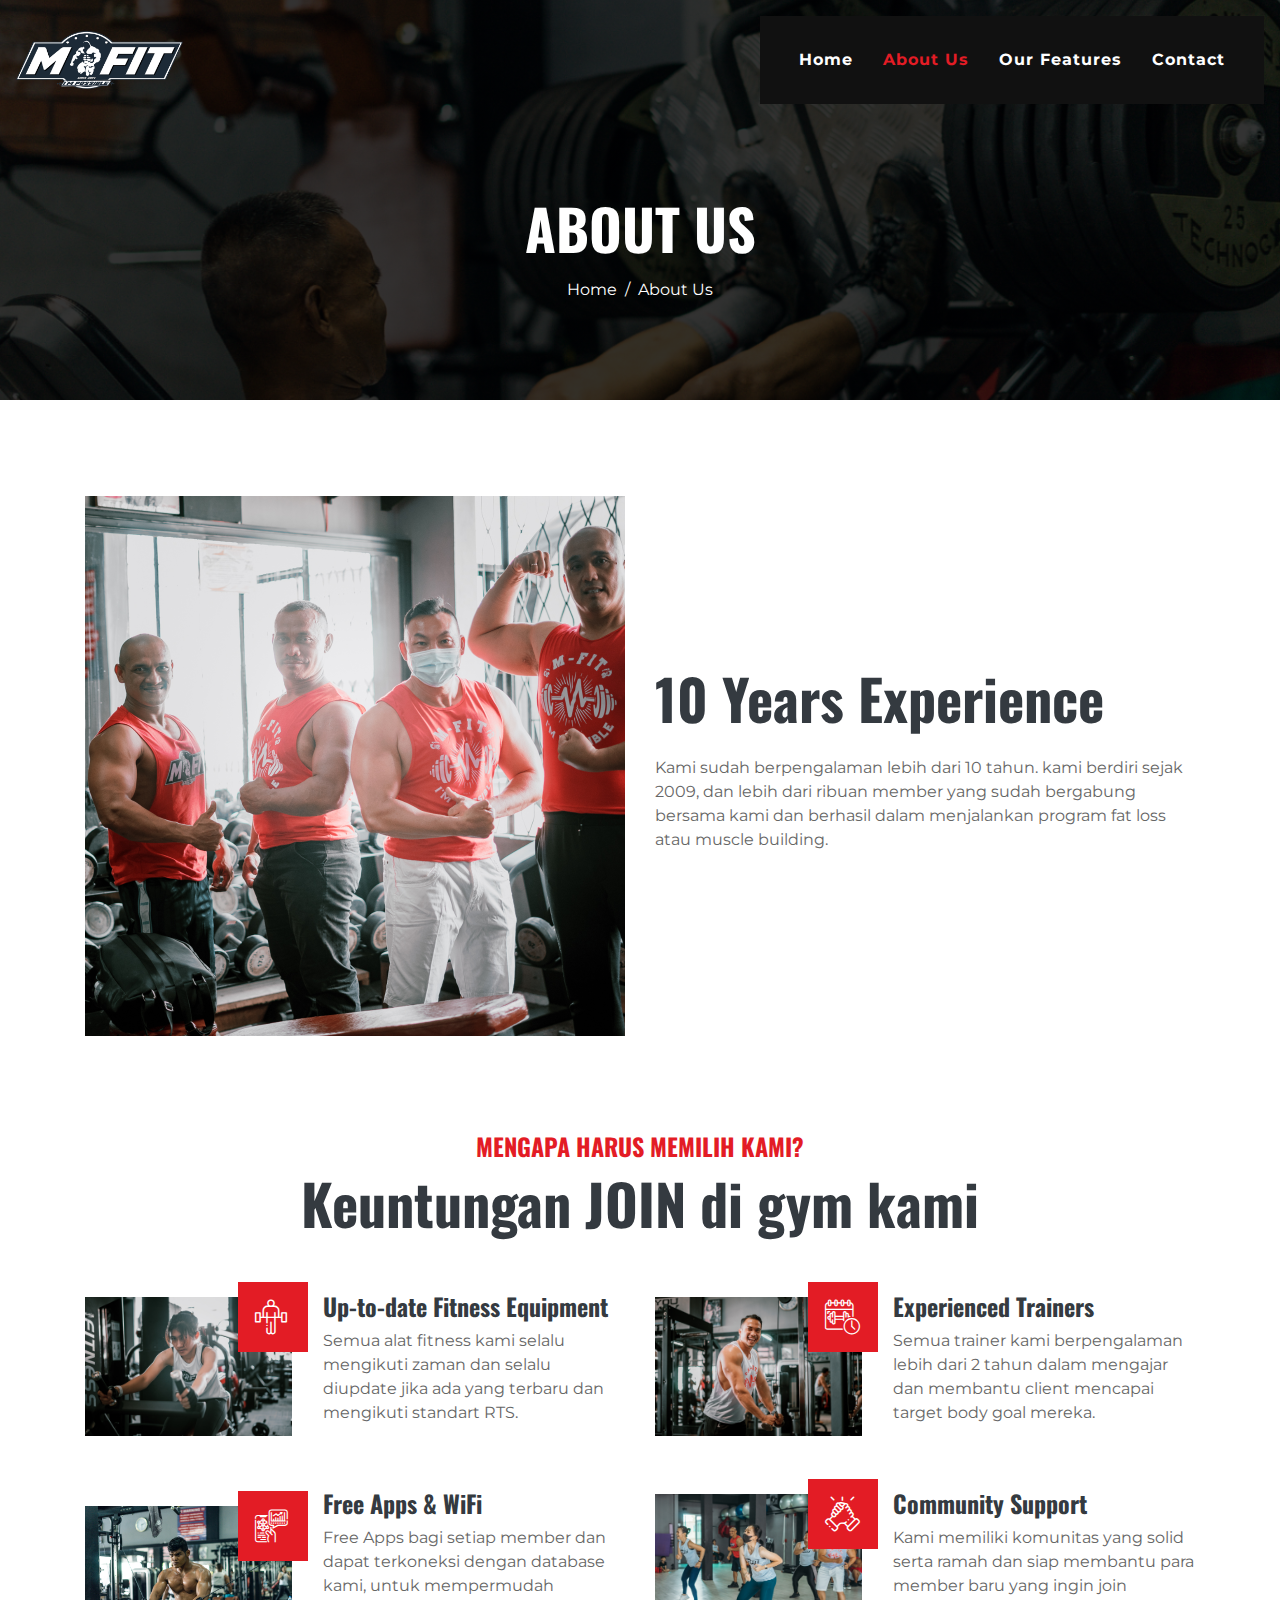
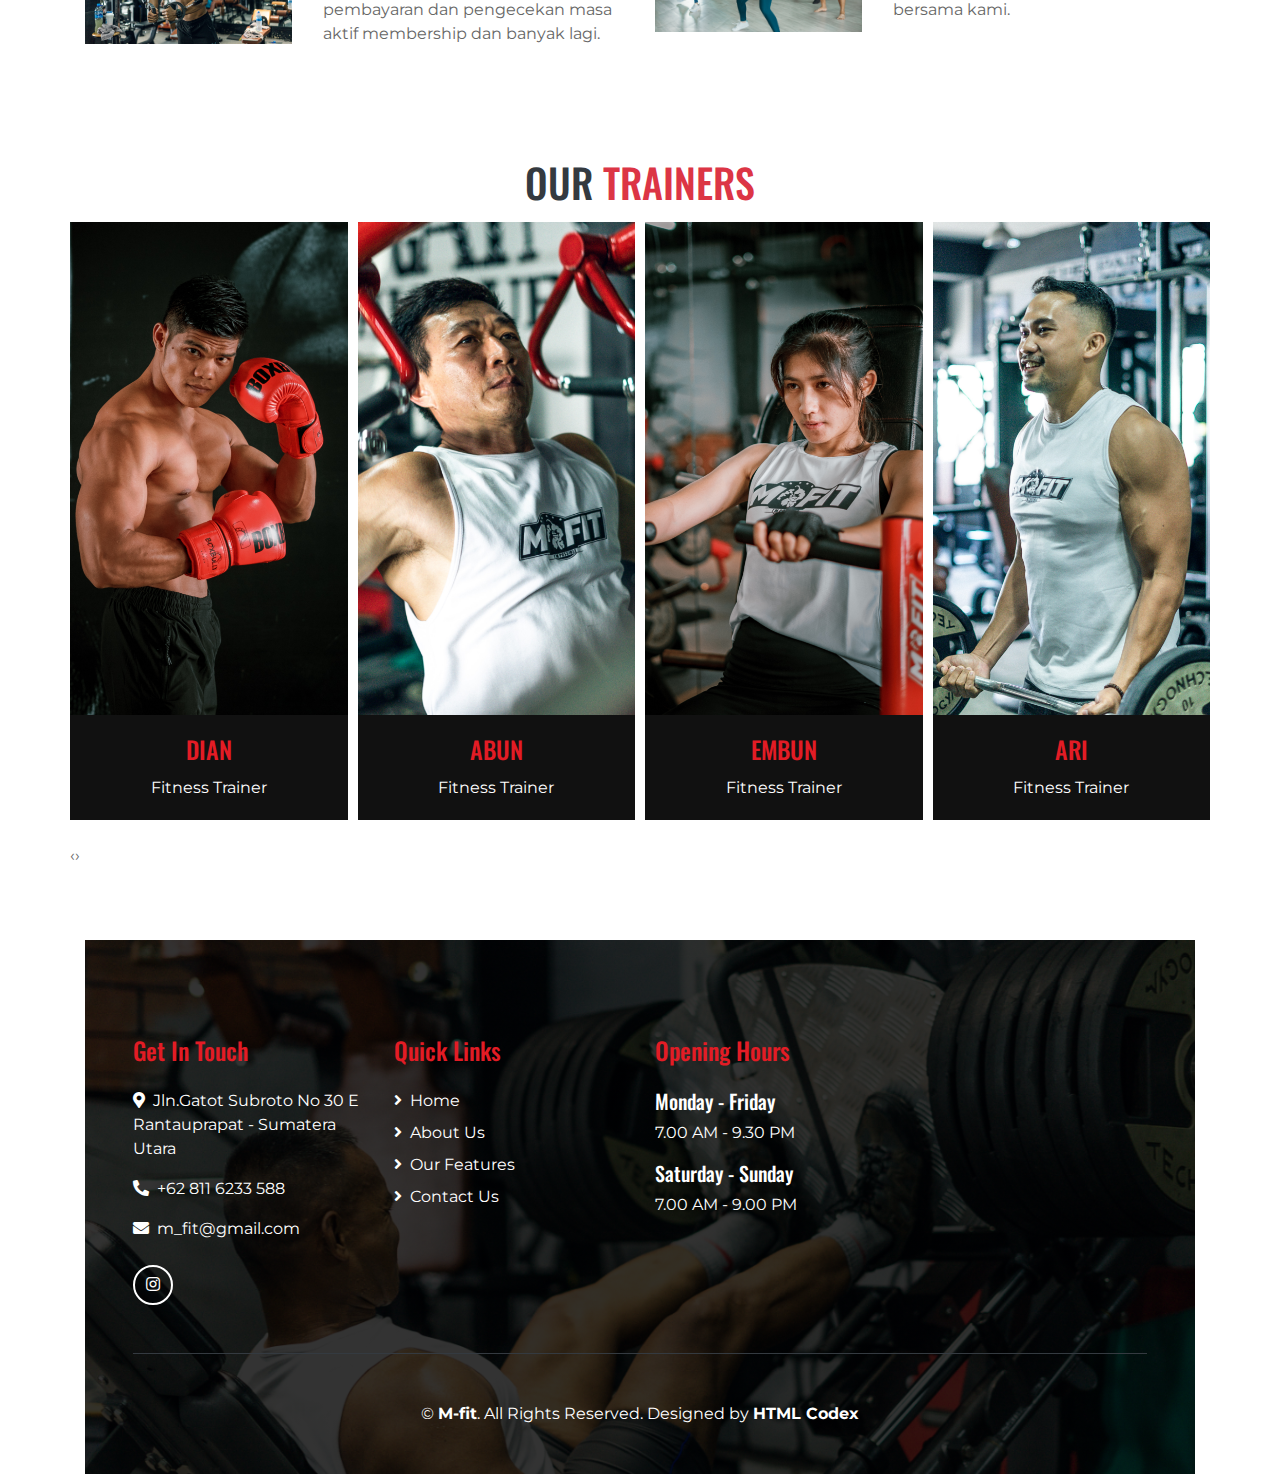
==== about.html @ e6096690 "first commit" ====
<!DOCTYPE html>
<html lang="en">
  <head>
    <meta charset="utf-8" />
    <title>M-fit</title>
    <meta content="width=device-width, initial-scale=1.0" name="viewport" />
    <meta content="M-fit" name="keywords" />
    <meta content="M-fit" name="description" />

    <!-- 1. owl carousel min css-->
    <link rel="stylesheet" href="https://cdnjs.cloudflare.com/ajax/libs/OwlCarousel2/2.3.4/assets/owl.carousel.min.css" integrity="sha512-tS3S5qG0BlhnQROyJXvNjeEM4UpMXHrQfTGmbQ1gKmelCxlSEBUaxhRBj/EFTzpbP4RVSrpEikbmdJobCvhE3g==" crossorigin="anonymous" referrerpolicy="no-referrer" />
  
    <!-- 2. owl carousel theme css -->
    <link rel="stylesheet" href="https://cdnjs.cloudflare.com/ajax/libs/OwlCarousel2/2.3.4/assets/owl.carousel.min.css" integrity="sha512-tS3S5qG0BlhnQROyJXvNjeEM4UpMXHrQfTGmbQ1gKmelCxlSEBUaxhRBj/EFTzpbP4RVSrpEikbmdJobCvhE3g==" crossorigin="anonymous" referrerpolicy="no-referrer" />

    <!-- Favicon -->
    <link href="img/favicon.ico" rel="icon" />

    <!-- Font Awesome -->
    <link href="https://cdnjs.cloudflare.com/ajax/libs/font-awesome/5.10.0/css/all.min.css" rel="stylesheet" />

    <!-- Flaticon Font -->
    <link href="lib/flaticon/font/flaticon.css" rel="stylesheet" />

    <!-- Customized Bootstrap Stylesheet -->
    <link href="css/style.min.css" rel="stylesheet" />
  </head>

  <body class="bg-white">
    <!-- Navbar Start -->
    <div class="container-fluid p-0 nav-bar">
      <nav class="navbar navbar-expand-lg bg-none navbar-dark py-3">
        <a class="navbar-brand" href="#">
          <img src="img/MFT.png" alt="MFT" height="58" />
        </a>
        <button type="button" class="navbar-toggler" data-toggle="collapse" data-target="#navbarCollapse">
          <span class="navbar-toggler-icon"></span>
        </button>
        <div class="collapse navbar-collapse justify-content-between" id="navbarCollapse">
          <div class="navbar-nav ml-auto p-4 bg-secondary">
            <a href="index.html" class="nav-item nav-link">Home</a>
            <a href="about.html" class="nav-item nav-link active">About Us</a>
            <a href="feature.html" class="nav-item nav-link">Our Features</a>            
            <a href="contact.html" class="nav-item nav-link">Contact</a>
          </div>
          </div>
        </div>
      </nav>
    </div>
    <!-- Navbar End -->

    <!-- Page Header Start -->
    <div class="container-fluid page-header mb-5">
      <div class="d-flex flex-column align-items-center justify-content-center pt-0 pt-lg-5" style="min-height: 400px">
        <h4 class="display-4 mb-3 mt-0 mt-lg-5 text-white text-uppercase font-weight-bold">About Us</h4>
        <div class="d-inline-flex">
          <p class="m-0 text-white"><a class="text-white" href="index.html">Home</a></p>
          <p class="m-0 text-white px-2">/</p>
          <p class="m-0 text-white">About Us</p>
        </div>
      </div>
    </div>
    <!-- Page Header End -->

     <!-- About Start -->
     <div class="container py-5">
      <div class="row align-items-center" >
        <div class="col-lg-6">
          <img class="img-fluid mb-4 mb-lg-0" src="img/10 TAHUN PENGALAMAN.png" alt="Image" />
        </div>
        <div class="col-lg-6">
          <h2 class="display-4 font-weight-bold mb-4" >10 Years Experience</h2>
          <p>Kami sudah berpengalaman lebih dari 10 tahun. kami berdiri sejak 2009, dan lebih dari ribuan member yang sudah bergabung bersama kami dan berhasil dalam menjalankan program fat loss atau muscle building. </p>
          
        </div>
      </div>
    </div>
    <!-- About End -->

    <!-- GYM Feature Start -->
    <div class="container feature pt-5">
      <div class="d-flex flex-column text-center mb-5">
        <h4 class="text-primary font-weight-bold">MENGAPA HARUS MEMILIH KAMI?</h4>
        <h4 class="display-4 font-weight-bold">Keuntungan JOIN di gym kami</h4>
      </div>
      <div class="row">
        <div class="col-md-6 mb-5">
          <div class="row align-items-center">
            <div class="col-sm-5">
              <img class="img-fluid mb-3 mb-sm-0" src="img/alat fitness terupdate.jpg" alt="Image" />
              <i class="flaticon-barbell"></i>
            </div>
            <div class="col-sm-7">
              <h4 class="font-weight-bold">Up-to-date Fitness Equipment</h4>
              <p>Semua alat fitness kami selalu mengikuti zaman dan selalu diupdate jika ada yang terbaru dan mengikuti standart RTS.</p>
            </div>
          </div>
        </div>
        <div class="col-md-6 mb-5">
          <div class="row align-items-center">
            <div class="col-sm-5">
              <img class="img-fluid mb-3 mb-sm-0" src="img/trn.jpg" alt="Image" />
              <i class="flaticon-training"></i>
            </div>
            <div class="col-sm-7">
              <h4 class="font-weight-bold">Experienced Trainers </h4>
              <p>Semua trainer kami berpengalaman lebih dari 2 tahun dalam mengajar dan membantu client mencapai target body goal mereka. </p>
            </div>
          </div>
        </div>
        <div class="col-md-6 mb-5">
          <div class="row align-items-center">
            <div class="col-sm-5">
              <img class="img-fluid mb-3 mb-sm-0" src="img/freewifi.jpg" alt="Image" />
              <i class="flaticon-trends"></i>
            </div>
            <div class="col-sm-7">
              <h4 class="font-weight-bold">Free Apps & WiFi</h4>
              <p>Free Apps bagi setiap member dan dapat terkoneksi dengan database kami, untuk mempermudah pembayaran dan pengecekan masa aktif membership dan banyak lagi.</p>
            </div>
          </div>
        </div>
        <div class="col-md-6 mb-5">
          <div class="row align-items-center">
            <div class="col-sm-5">
              <img class="img-fluid mb-3 mb-sm-0" src="img/komunitas.jpg" alt="Image" />
              <i class="flaticon-support"></i>
            </div>
            <div class="col-sm-7">
              <h4 class="font-weight-bold">Community Support</h4>
              <p>Kami memiliki komunitas yang solid serta ramah dan siap membantu para member baru yang ingin join bersama kami.  </p>
            </div>
          </div>
        </div>
      </div>
    </div>
    <!-- GYM Feature End -->



    <!-- Team Start -->
    <div class="container pt-5 team">
      <h1 class="text-center fw-bold display-5 mb-3">OUR <span class="text-danger">TRAINERS</span></h1>
      <div class="row">
        <div class="owl-carousel owl-theme">
         
          <div class="item mb-4">
            <div class="card border-0 bg-secondary text-center text-white">
              <img src="img/trainer/dian.png" alt="image" class="card-img-top">
              <div class="card-social d-flex align-items-center justify-content-center">
                <a class="btn btn-outline-light rounded-circle text-center mr-2 px-0" style="width: 40px; height: 40px" href="https://www.instagram.com/dechavj/"><i class="fab fa-instagram"></i></a>
              </div>              
              <div class="card-body bg-secondary">
                <h4 class="card-title text-primary">DIAN</h4>
                <p class="card-text">Fitness Trainer</p>
              </div>
            </div>
          </div>
          <div class="item mb-4">
            <div class="card border-0 bg-secondary text-center text-white">
              <img src="img/trainer/abun.png" alt="image" class="card-img-top">
              <div class="card-social d-flex align-items-center justify-content-center">
                <a class="btn btn-outline-light rounded-circle text-center mr-2 px-0" style="width: 40px; height: 40px" href="https://www.instagram.com/wenlau5/"><i class="fab fa-instagram"></i></a>
              </div>              
              <div class="card-body bg-secondary">
                <h4 class="card-title text-primary">ABUN</h4>
                <p class="card-text">Fitness Trainer</p>
              </div>
            </div>
          </div>
          <div class="item mb-4">
            <div class="card border-0 bg-secondary text-center text-white">
              <img src="img/trainer/embun.png" alt="image" class="card-img-top">
              <div class="card-social d-flex align-items-center justify-content-center">
                <a class="btn btn-outline-light rounded-circle text-center mr-2 px-0" style="width: 40px; height: 40px" href="https://www.instagram.com/embun.kf/"><i class="fab fa-instagram"></i></a>
              </div>              
              <div class="card-body bg-secondary">
                <h4 class="card-title text-primary">EMBUN</h4>
                <p class="card-text">Fitness Trainer</p>
              </div>
            </div>
          </div>
          <div class="item mb-4">
            <div class="card border-0 bg-secondary text-center text-white">
              <img src="img/trainer/ari.png" alt="image" class="card-img-top">
              <div class="card-social d-flex align-items-center justify-content-center">
                <a class="btn btn-outline-light rounded-circle text-center mr-2 px-0" style="width: 40px; height: 40px" href="https://www.instagram.com/fahmiazhari023/"><i class="fab fa-instagram"></i></a>
              </div>              
              <div class="card-body bg-secondary">
                <h4 class="card-title text-primary">ARI</h4>
                <p class="card-text">Fitness Trainer</p>
              </div>
            </div>
          </div>
          <div class="item mb-4">
            <div class="card border-0 bg-secondary text-center text-white">
              <img src="img/trainer/dapot.png" alt="image" class="card-img-top">
              <div class="card-social d-flex align-items-center justify-content-center">
                
              </div>              
              <div class="card-body bg-secondary">
                <h4 class="card-title text-primary">DAPOT</h4>
                <p class="card-text">Fitness Trainer</p>
              </div>
            </div>
          </div>
          <div class="item mb-4">
            <div class="card border-0 bg-secondary text-center text-white">
              <img src="img/trainer/stevi.png" alt="image" class="card-img-top">
              <div class="card-social d-flex align-items-center justify-content-center">
                <a class="btn btn-outline-light rounded-circle text-center mr-2 px-0" style="width: 40px; height: 40px" href="https://www.instagram.com/steviandrean/"><i class="fab fa-instagram"></i></a>
              </div>              
              <div class="card-body bg-secondary">
                <h4 class="card-title text-primary">STEVI</h4>
                <p class="card-text">Fitness Trainer</p>
              </div>
            </div>
          </div>
          <div class="item mb-4">
            <div class="card border-0 bg-secondary text-center text-white">
              <img src="img/trainer/tony.png" alt="image" class="card-img-top">
              <div class="card-social d-flex align-items-center justify-content-center">
                <a class="btn btn-outline-light rounded-circle text-center mr-2 px-0" style="width: 40px; height: 40px" href="https://www.instagram.com/tony.6075/"><i class="fab fa-instagram"></i></a>
              </div>              
              <div class="card-body bg-secondary">
                <h4 class="card-title text-primary">TONY</h4>
                <p class="card-text">Fitness Trainer</p>
              </div>
            </div>
          </div>
          <div class="item mb-4">
            <div class="card border-0 bg-secondary text-center text-white">
              <img src="img/trainer/roma.png" alt="image" class="card-img-top">
              <div class="card-social d-flex align-items-center justify-content-center">
                <a class="btn btn-outline-light rounded-circle text-center mr-2 px-0" style="width: 40px; height: 40px" href="https://www.instagram.com/roma_sormin778/"><i class="fab fa-instagram"></i></a>
              </div>              
              <div class="card-body bg-secondary">
                <h4 class="card-title text-primary">ROMA</h4>
                <p class="card-text">Karate Sensei</p>
              </div>
            </div>
          </div>
          <div class="item mb-4">
            <div class="card border-0 bg-secondary text-center text-white">
              <img src="img/trainer/rinto.png" alt="image" class="card-img-top">
              <div class="card-social d-flex align-items-center justify-content-center">
                
              </div>              
              <div class="card-body bg-secondary">
                <h4 class="card-title text-primary">RINTO</h4>
                <p class="card-text">Karate Sensei</p>
              </div>
            </div>
          </div>
          <div class="item mb-4">
            <div class="card border-0 bg-secondary text-center text-white">
              <img src="img/trainer/roy.png" alt="image" class="card-img-top">
              <div class="card-social d-flex align-items-center justify-content-center">
                <a class="btn btn-outline-light rounded-circle text-center mr-2 px-0" style="width: 40px; height: 40px" href="https://www.instagram.com/roy_pinem22/"><i class="fab fa-instagram"></i></a>
              </div>              
              <div class="card-body bg-secondary">
                <h4 class="card-title text-primary">ROY</h4>
                <p class="card-text">Muaythai Khru</p>
              </div>
            </div>
          </div>
          <div class="item mb-4">
            <div class="card border-0 bg-secondary text-center text-white">
              <img src="img/trainer/moli.png" alt="image" class="card-img-top">
              <div class="card-social d-flex align-items-center justify-content-center">
                <a class="btn btn-outline-light rounded-circle text-center mr-2 px-0" style="width: 40px; height: 40px" href="https://www.instagram.com/moli_kyoga/"><i class="fab fa-instagram"></i></a>
              </div>              
              <div class="card-body bg-secondary">
                <h4 class="card-title text-primary">MOLINA</h4>
                <p class="card-text">Yoga and SBZ Instructor</p>
              </div>
            </div>
          </div>
          <div class="item mb-4">
            <div class="card border-0 bg-secondary text-center text-white">
              <img src="img/trainer/fendy.png" alt="image" class="card-img-top">
              <div class="card-social d-flex align-items-center justify-content-center">
                <a class="btn btn-outline-light rounded-circle text-center mr-2 px-0" style="width: 40px; height: 40px" href="https://www.instagram.com/fendyhartonoo/"><i class="fab fa-instagram"></i></a>
              </div>              
              <div class="card-body bg-secondary">
                <h4 class="card-title text-primary">FENDY</h4>
                <p class="card-text">Fitness Trainer</p>
              </div>
            </div>
          </div>

   
      </div>
    </div>
    <!-- Team End -->

    
    <!-- Footer Start -->
    <div class="footer container-fluid mt-5 py-5 px-sm-3 px-md-5 text-white">
      <div class="row pt-5">
        <div class="col-lg-3 col-md-6 mb-5">
          <h4 class="text-primary mb-4">Get In Touch</h4>
          <p><i class="fa fa-map-marker-alt mr-2"></i>Jln.Gatot Subroto No 30 E Rantauprapat - Sumatera Utara</p>
          <p><i class="fa fa-phone-alt mr-2"></i>+62 811 6233 588</p>
          <p><i class="fa fa-envelope mr-2"></i>m_fit@gmail.com</p>
          <div class="d-flex justify-content-start mt-4">
            <a class="btn btn-outline-light rounded-circle text-center mr-2 px-0" style="width: 40px; height: 40px" href="https://www.instagram.com/go.mfit/"><i class="fab fa-instagram"></i></a>
          </div>
        </div>
        <div class="col-lg-3 col-md-6 mb-5">
          <h4 class="text-primary mb-4">Quick Links</h4>
          <div class="d-flex flex-column justify-content-start">
            <a class="text-white mb-2" href="index.html"><i class="fa fa-angle-right mr-2"></i>Home</a>
            <a class="text-white mb-2" href="about.html"><i class="fa fa-angle-right mr-2"></i>About Us</a>
            <a class="text-white mb-2" href="feature.html"><i class="fa fa-angle-right mr-2"></i>Our Features</a>
            <a class="text-white" href="contact.html"><i class="fa fa-angle-right mr-2"></i>Contact Us</a>
          </div>
        </div>
        <div class="col-lg-3 col-md-6 mb-5">
          <h4 class="text-primary mb-4">Opening Hours</h4>
          <h5 class="text-white">Monday - Friday</h5>
          <p>7.00 AM - 9.30 PM</p>
          <h5 class="text-white">Saturday - Sunday</h5>
          <p>7.00 AM - 9.00 PM</p>
        </div>
      </div>
      <div class="container border-top border-dark pt-5">
        <p class="m-0 text-center text-white">
          &copy; <a class="text-white font-weight-bold" href="#">M-fit</a>. All Rights Reserved. Designed by
          <a class="text-white font-weight-bold" href="https://htmlcodex.com">HTML Codex</a>
        </p>
      </div>
    </div>
    <!-- Footer End -->

    <!-- Back to Top -->
    <a href="#" class="btn btn-outline-primary back-to-top"><i class="fa fa-angle-double-up"></i></a>

    <!-- JavaScript Libraries -->
    <script src="https://code.jquery.com/jquery-3.4.1.min.js"></script>
    <script src="https://stackpath.bootstrapcdn.com/bootstrap/4.4.1/js/bootstrap.bundle.min.js"></script>
    <script src="lib/easing/easing.min.js"></script>
    <script src="lib/waypoints/waypoints.min.js"></script>

    <!-- Contact Javascript File -->
    <script src="mail/jqBootstrapValidation.min.js"></script>
    <script src="mail/contact.js"></script>

    <!-- Template Javascript -->
    <script src="js/main.js"></script>


<!-- lets include cdn file-->
  <!-- 0. jquery cdn -->
  <script src="https://cdnjs.cloudflare.com/ajax/libs/jquery/3.6.0/jquery.min.js" integrity="sha512-894YE6QWD5I59HgZOGReFYm4dnWc1Qt5NtvYSaNcOP+u1T9qYdvdihz0PPSiiqn/+/3e7Jo4EaG7TubfWGUrMQ==" crossorigin="anonymous" referrerpolicy="no-referrer"></script>

  <!-- 1. owl carousel min.js -->
  <script src="https://cdnjs.cloudflare.com/ajax/libs/OwlCarousel2/2.3.4/owl.carousel.min.js" integrity="sha512-bPs7Ae6pVvhOSiIcyUClR7/q2OAsRiovw4vAkX+zJbw3ShAeeqezq50RIIcIURq7Oa20rW2n2q+fyXBNcU9lrw==" crossorigin="anonymous" referrerpolicy="no-referrer"></script>
  
  <!-- inti owl carausel -->
  <script>
    $('.owl-carousel').owlCarousel({
    loop:true,
    margin:10,
    nav:true,
    responsive:{
        0:{
            items:1
        },
        600:{
            items:2
        },
        1000:{
            items:4
        }
    }
})
  </script>


  </body>
</html>
---- lib/flaticon/font/flaticon.css ----
/*
  	Flaticon icon font: Flaticon
  	Creation date: 26/10/2020 11:08
  	*/

@font-face {
  font-family: "Flaticon";
  src: url("./Flaticon.eot");
  src: url("./Flaticon.eot?#iefix") format("embedded-opentype"), url("./Flaticon.woff2") format("woff2"), url("./Flaticon.woff") format("woff"), url("./Flaticon.ttf") format("truetype"), url("./Flaticon.svg#Flaticon") format("svg");
  font-weight: normal;
  font-style: normal;
}

@media screen and (-webkit-min-device-pixel-ratio: 0) {
  @font-face {
    font-family: "Flaticon";
    src: url("./Flaticon.svg#Flaticon") format("svg");
  }
}

[class^="flaticon-"]:before,
[class*=" flaticon-"]:before,
[class^="flaticon-"]:after,
[class*=" flaticon-"]:after {
  font-family: Flaticon;
  font-size: 20px;
  font-style: normal;
  margin-left: 20px;
}

.flaticon-barbell:before {
  content: "\f100";
}
.flaticon-treadmill:before {
  content: "\f101";
}
.flaticon-six-pack:before {
  content: "\f102";
}
.flaticon-bodybuilding:before {
  content: "\f103";
}
.flaticon-medal:before {
  content: "\f104";
}
.flaticon-muscular-bodybuilder-with-clock:before {
  content: "\f105";
}
.flaticon-trends:before {
  content: "\f106";
}
.flaticon-weightlifting:before {
  content: "\f107";
}
.flaticon-training:before {
  content: "\f108";
}
.flaticon-support:before {
  content: "\f109";
}
---- css/style.min.css ----
@charset "UTF-8";
@import url(https://fonts.googleapis.com/css2?family=Montserrat&family=Oswald&display=swap); /*!
 * Bootstrap v4.5.3 (https://getbootstrap.com/)
 * Copyright 2011-2020 The Bootstrap Authors
 * Copyright 2011-2020 Twitter, Inc.
 * Licensed under MIT (https://github.com/twbs/bootstrap/blob/main/LICENSE)
 */
:root {
  --blue: #007bff;
  --indigo: #6610f2;
  --purple: #6f42c1;
  --pink: #e83e8c;
  --red: #dc3545;
  --orange: #fd7e14;
  --yellow: #ffc107;
  --green: #28a745;
  --teal: #20c997;
  --cyan: #17a2b8;
  --white: #fff;
  --gray: #6c757d;
  --gray-dark: #343a40;
  --primary: #e31c25;
  --secondary: #111111;
  --success: #28a745;
  --info: #17a2b8;
  --warning: #ffc107;
  --danger: #dc3545;
  --light: #ffffff;
  --dark: #343a40;
  --breakpoint-xs: 0;
  --breakpoint-sm: 576px;
  --breakpoint-md: 768px;
  --breakpoint-lg: 992px;
  --breakpoint-xl: 1200px;
  --font-family-sans-serif: "Montserrat", sans-serif;
  --font-family-monospace: SFMono-Regular, Menlo, Monaco, Consolas, "Liberation Mono", "Courier New", monospace;
}
*,
::after,
::before {
  box-sizing: border-box;
}
html {
  font-family: sans-serif;
  line-height: 1.15;
  -webkit-text-size-adjust: 100%;
  -webkit-tap-highlight-color: transparent;
}
article,
aside,
figcaption,
figure,
footer,
header,
hgroup,
main,
nav,
section {
  display: block;
}
body {
  margin: 0;
  font-family: Montserrat, sans-serif;
  font-size: 1rem;
  font-weight: 400;
  line-height: 1.5;
  color: #666;
  text-align: left;
  background-color: #fff;
}
[tabindex="-1"]:focus:not(:focus-visible) {
  outline: 0 !important;
}
hr {
  box-sizing: content-box;
  height: 0;
  overflow: visible;
}
h1,
h2,
h3,
h4,
h5,
h6 {
  margin-top: 0;
  margin-bottom: 0.5rem;
}
p {
  margin-top: 0;
  margin-bottom: 1rem;
}
abbr[data-original-title],
abbr[title] {
  text-decoration: underline;
  text-decoration: underline dotted;
  cursor: help;
  border-bottom: 0;
  text-decoration-skip-ink: none;
}
address {
  margin-bottom: 1rem;
  font-style: normal;
  line-height: inherit;
}
dl,
ol,
ul {
  margin-top: 0;
  margin-bottom: 1rem;
}
ol ol,
ol ul,
ul ol,
ul ul {
  margin-bottom: 0;
}
dt {
  font-weight: 700;
}
dd {
  margin-bottom: 0.5rem;
  margin-left: 0;
}
blockquote {
  margin: 0 0 1rem;
}
b,
strong {
  font-weight: bolder;
}
small {
  font-size: 80%;
}
sub,
sup {
  position: relative;
  font-size: 75%;
  line-height: 0;
  vertical-align: baseline;
}
sub {
  bottom: -0.25em;
}
sup {
  top: -0.5em;
}
a {
  color: #e31c25;
  text-decoration: none;
  background-color: transparent;
}
a:hover {
  color: #9f141a;
  text-decoration: underline;
}
a:not([href]):not([class]) {
  color: inherit;
  text-decoration: none;
}
a:not([href]):not([class]):hover {
  color: inherit;
  text-decoration: none;
}
code,
kbd,
pre,
samp {
  font-family: SFMono-Regular, Menlo, Monaco, Consolas, "Liberation Mono", "Courier New", monospace;
  font-size: 1em;
}
pre {
  margin-top: 0;
  margin-bottom: 1rem;
  overflow: auto;
  -ms-overflow-style: scrollbar;
}
figure {
  margin: 0 0 1rem;
}
img {
  vertical-align: middle;
  border-style: none;
}
svg {
  overflow: hidden;
  vertical-align: middle;
}
table {
  border-collapse: collapse;
}
caption {
  padding-top: 0.75rem;
  padding-bottom: 0.75rem;
  color: #6c757d;
  text-align: left;
  caption-side: bottom;
}
th {
  text-align: inherit;
  text-align: -webkit-match-parent;
}
label {
  display: inline-block;
  margin-bottom: 0.5rem;
}
button {
  border-radius: 0;
}
button:focus {
  outline: 1px dotted;
  outline: 5px auto -webkit-focus-ring-color;
}
button,
input,
optgroup,
select,
textarea {
  margin: 0;
  font-family: inherit;
  font-size: inherit;
  line-height: inherit;
}
button,
input {
  overflow: visible;
}
button,
select {
  text-transform: none;
}
[role="button"] {
  cursor: pointer;
}
select {
  word-wrap: normal;
}
[type="button"],
[type="reset"],
[type="submit"],
button {
  -webkit-appearance: button;
}
[type="button"]:not(:disabled),
[type="reset"]:not(:disabled),
[type="submit"]:not(:disabled),
button:not(:disabled) {
  cursor: pointer;
}
[type="button"]::-moz-focus-inner,
[type="reset"]::-moz-focus-inner,
[type="submit"]::-moz-focus-inner,
button::-moz-focus-inner {
  padding: 0;
  border-style: none;
}
input[type="checkbox"],
input[type="radio"] {
  box-sizing: border-box;
  padding: 0;
}
textarea {
  overflow: auto;
  resize: vertical;
}
fieldset {
  min-width: 0;
  padding: 0;
  margin: 0;
  border: 0;
}
legend {
  display: block;
  width: 100%;
  max-width: 100%;
  padding: 0;
  margin-bottom: 0.5rem;
  font-size: 1.5rem;
  line-height: inherit;
  color: inherit;
  white-space: normal;
}
@media (max-width: 1200px) {
  legend {
    font-size: calc(1.275rem + 0.3vw);
  }
}
progress {
  vertical-align: baseline;
}
[type="number"]::-webkit-inner-spin-button,
[type="number"]::-webkit-outer-spin-button {
  height: auto;
}
[type="search"] {
  outline-offset: -2px;
  -webkit-appearance: none;
}
[type="search"]::-webkit-search-decoration {
  -webkit-appearance: none;
}
::-webkit-file-upload-button {
  font: inherit;
  -webkit-appearance: button;
}
output {
  display: inline-block;
}
summary {
  display: list-item;
  cursor: pointer;
}
template {
  display: none;
}
[hidden] {
  display: none !important;
}
.h1,
.h2,
.h3,
.h4,
.h5,
.h6,
h1,
h2,
h3,
h4,
h5,
h6 {
  margin-bottom: 0.5rem;
  font-family: Oswald, sans-serif;
  font-weight: 500;
  line-height: 1.2;
  color: #343a40;
}
.h1,
h1 {
  font-size: 2.5rem;
}
@media (max-width: 1200px) {
  .h1,
  h1 {
    font-size: calc(1.375rem + 1.5vw);
  }
}
.h2,
h2 {
  font-size: 2rem;
}
@media (max-width: 1200px) {
  .h2,
  h2 {
    font-size: calc(1.325rem + 0.9vw);
  }
}
.h3,
h3 {
  font-size: 1.75rem;
}
@media (max-width: 1200px) {
  .h3,
  h3 {
    font-size: calc(1.3rem + 0.6vw);
  }
}
.h4,
h4 {
  font-size: 1.5rem;
}
@media (max-width: 1200px) {
  .h4,
  h4 {
    font-size: calc(1.275rem + 0.3vw);
  }
}
.h5,
h5 {
  font-size: 1.25rem;
}
.h6,
h6 {
  font-size: 1rem;
}
.lead {
  font-size: 1.25rem;
  font-weight: 300;
}
.display-1 {
  font-size: 6rem;
  font-weight: 300;
  line-height: 1.2;
}
@media (max-width: 1200px) {
  .display-1 {
    font-size: calc(1.725rem + 5.7vw);
  }
}
.display-2 {
  font-size: 5.5rem;
  font-weight: 300;
  line-height: 1.2;
}
@media (max-width: 1200px) {
  .display-2 {
    font-size: calc(1.675rem + 5.1vw);
  }
}
.display-3 {
  font-size: 4.5rem;
  font-weight: 300;
  line-height: 1.2;
}
@media (max-width: 1200px) {
  .display-3 {
    font-size: calc(1.575rem + 3.9vw);
  }
}
.display-4 {
  font-size: 3.5rem;
  font-weight: 300;
  line-height: 1.2;
}
@media (max-width: 1200px) {
  .display-4 {
    font-size: calc(1.475rem + 2.7vw);
  }
}
hr {
  margin-top: 1rem;
  margin-bottom: 1rem;
  border: 0;
  border-top: 1px solid rgba(0, 0, 0, 0.1);
}
.small,
small {
  font-size: 80%;
  font-weight: 400;
}
.mark,
mark {
  padding: 0.2em;
  background-color: #fcf8e3;
}
.list-unstyled {
  padding-left: 0;
  list-style: none;
}
.list-inline {
  padding-left: 0;
  list-style: none;
}
.list-inline-item {
  display: inline-block;
}
.list-inline-item:not(:last-child) {
  margin-right: 0.5rem;
}
.initialism {
  font-size: 90%;
  text-transform: uppercase;
}
.blockquote {
  margin-bottom: 1rem;
  font-size: 1.25rem;
}
.blockquote-footer {
  display: block;
  font-size: 80%;
  color: #6c757d;
}
.blockquote-footer::before {
  content: "— ";
}
.img-fluid {
  max-width: 100%;
  height: auto;
}
.img-thumbnail {
  padding: 0.25rem;
  background-color: #fff;
  border: 1px solid #dee2e6;
  max-width: 100%;
  height: auto;
}
.figure {
  display: inline-block;
}
.figure-img {
  margin-bottom: 0.5rem;
  line-height: 1;
}
.figure-caption {
  font-size: 90%;
  color: #6c757d;
}
code {
  font-size: 87.5%;
  color: #e83e8c;
  word-wrap: break-word;
}
a > code {
  color: inherit;
}
kbd {
  padding: 0.2rem 0.4rem;
  font-size: 87.5%;
  color: #fff;
  background-color: #212529;
}
kbd kbd {
  padding: 0;
  font-size: 100%;
  font-weight: 700;
}
pre {
  display: block;
  font-size: 87.5%;
  color: #212529;
}
pre code {
  font-size: inherit;
  color: inherit;
  word-break: normal;
}
.pre-scrollable {
  max-height: 340px;
  overflow-y: scroll;
}
.container,
.container-fluid,
.container-lg,
.container-md,
.container-sm,
.container-xl {
  width: 100%;
  padding-right: 15px;
  padding-left: 15px;
  margin-right: auto;
  margin-left: auto;
}
@media (min-width: 576px) {
  .container,
  .container-sm {
    max-width: 540px;
  }
}
@media (min-width: 768px) {
  .container,
  .container-md,
  .container-sm {
    max-width: 720px;
  }
}
@media (min-width: 992px) {
  .container,
  .container-lg,
  .container-md,
  .container-sm {
    max-width: 960px;
  }
}
@media (min-width: 1200px) {
  .container,
  .container-lg,
  .container-md,
  .container-sm,
  .container-xl {
    max-width: 1140px;
  }
}
.row {
  display: flex;
  flex-wrap: wrap;
  margin-right: -15px;
  margin-left: -15px;
}
.no-gutters {
  margin-right: 0;
  margin-left: 0;
}
.no-gutters > .col,
.no-gutters > [class*="col-"] {
  padding-right: 0;
  padding-left: 0;
}
.col,
.col-1,
.col-10,
.col-11,
.col-12,
.col-2,
.col-3,
.col-4,
.col-5,
.col-6,
.col-7,
.col-8,
.col-9,
.col-auto,
.col-lg,
.col-lg-1,
.col-lg-10,
.col-lg-11,
.col-lg-12,
.col-lg-2,
.col-lg-3,
.col-lg-4,
.col-lg-5,
.col-lg-6,
.col-lg-7,
.col-lg-8,
.col-lg-9,
.col-lg-auto,
.col-md,
.col-md-1,
.col-md-10,
.col-md-11,
.col-md-12,
.col-md-2,
.col-md-3,
.col-md-4,
.col-md-5,
.col-md-6,
.col-md-7,
.col-md-8,
.col-md-9,
.col-md-auto,
.col-sm,
.col-sm-1,
.col-sm-10,
.col-sm-11,
.col-sm-12,
.col-sm-2,
.col-sm-3,
.col-sm-4,
.col-sm-5,
.col-sm-6,
.col-sm-7,
.col-sm-8,
.col-sm-9,
.col-sm-auto,
.col-xl,
.col-xl-1,
.col-xl-10,
.col-xl-11,
.col-xl-12,
.col-xl-2,
.col-xl-3,
.col-xl-4,
.col-xl-5,
.col-xl-6,
.col-xl-7,
.col-xl-8,
.col-xl-9,
.col-xl-auto {
  position: relative;
  width: 100%;
  padding-right: 15px;
  padding-left: 15px;
}
.col {
  flex-basis: 0;
  flex-grow: 1;
  max-width: 100%;
}
.row-cols-1 > * {
  flex: 0 0 100%;
  max-width: 100%;
}
.row-cols-2 > * {
  flex: 0 0 50%;
  max-width: 50%;
}
.row-cols-3 > * {
  flex: 0 0 33.3333333333%;
  max-width: 33.3333333333%;
}
.row-cols-4 > * {
  flex: 0 0 25%;
  max-width: 25%;
}
.row-cols-5 > * {
  flex: 0 0 20%;
  max-width: 20%;
}
.row-cols-6 > * {
  flex: 0 0 16.6666666667%;
  max-width: 16.6666666667%;
}
.col-auto {
  flex: 0 0 auto;
  width: auto;
  max-width: 100%;
}
.col-1 {
  flex: 0 0 8.3333333333%;
  max-width: 8.3333333333%;
}
.col-2 {
  flex: 0 0 16.6666666667%;
  max-width: 16.6666666667%;
}
.col-3 {
  flex: 0 0 25%;
  max-width: 25%;
}
.col-4 {
  flex: 0 0 33.3333333333%;
  max-width: 33.3333333333%;
}
.col-5 {
  flex: 0 0 41.6666666667%;
  max-width: 41.6666666667%;
}
.col-6 {
  flex: 0 0 50%;
  max-width: 50%;
}
.col-7 {
  flex: 0 0 58.3333333333%;
  max-width: 58.3333333333%;
}
.col-8 {
  flex: 0 0 66.6666666667%;
  max-width: 66.6666666667%;
}
.col-9 {
  flex: 0 0 75%;
  max-width: 75%;
}
.col-10 {
  flex: 0 0 83.3333333333%;
  max-width: 83.3333333333%;
}
.col-11 {
  flex: 0 0 91.6666666667%;
  max-width: 91.6666666667%;
}
.col-12 {
  flex: 0 0 100%;
  max-width: 100%;
}
.order-first {
  order: -1;
}
.order-last {
  order: 13;
}
.order-0 {
  order: 0;
}
.order-1 {
  order: 1;
}
.order-2 {
  order: 2;
}
.order-3 {
  order: 3;
}
.order-4 {
  order: 4;
}
.order-5 {
  order: 5;
}
.order-6 {
  order: 6;
}
.order-7 {
  order: 7;
}
.order-8 {
  order: 8;
}
.order-9 {
  order: 9;
}
.order-10 {
  order: 10;
}
.order-11 {
  order: 11;
}
.order-12 {
  order: 12;
}
.offset-1 {
  margin-left: 8.3333333333%;
}
.offset-2 {
  margin-left: 16.6666666667%;
}
.offset-3 {
  margin-left: 25%;
}
.offset-4 {
  margin-left: 33.3333333333%;
}
.offset-5 {
  margin-left: 41.6666666667%;
}
.offset-6 {
  margin-left: 50%;
}
.offset-7 {
  margin-left: 58.3333333333%;
}
.offset-8 {
  margin-left: 66.6666666667%;
}
.offset-9 {
  margin-left: 75%;
}
.offset-10 {
  margin-left: 83.3333333333%;
}
.offset-11 {
  margin-left: 91.6666666667%;
}
@media (min-width: 576px) {
  .col-sm {
    flex-basis: 0;
    flex-grow: 1;
    max-width: 100%;
  }
  .row-cols-sm-1 > * {
    flex: 0 0 100%;
    max-width: 100%;
  }
  .row-cols-sm-2 > * {
    flex: 0 0 50%;
    max-width: 50%;
  }
  .row-cols-sm-3 > * {
    flex: 0 0 33.3333333333%;
    max-width: 33.3333333333%;
  }
  .row-cols-sm-4 > * {
    flex: 0 0 25%;
    max-width: 25%;
  }
  .row-cols-sm-5 > * {
    flex: 0 0 20%;
    max-width: 20%;
  }
  .row-cols-sm-6 > * {
    flex: 0 0 16.6666666667%;
    max-width: 16.6666666667%;
  }
  .col-sm-auto {
    flex: 0 0 auto;
    width: auto;
    max-width: 100%;
  }
  .col-sm-1 {
    flex: 0 0 8.3333333333%;
    max-width: 8.3333333333%;
  }
  .col-sm-2 {
    flex: 0 0 16.6666666667%;
    max-width: 16.6666666667%;
  }
  .col-sm-3 {
    flex: 0 0 25%;
    max-width: 25%;
  }
  .col-sm-4 {
    flex: 0 0 33.3333333333%;
    max-width: 33.3333333333%;
  }
  .col-sm-5 {
    flex: 0 0 41.6666666667%;
    max-width: 41.6666666667%;
  }
  .col-sm-6 {
    flex: 0 0 50%;
    max-width: 50%;
  }
  .col-sm-7 {
    flex: 0 0 58.3333333333%;
    max-width: 58.3333333333%;
  }
  .col-sm-8 {
    flex: 0 0 66.6666666667%;
    max-width: 66.6666666667%;
  }
  .col-sm-9 {
    flex: 0 0 75%;
    max-width: 75%;
  }
  .col-sm-10 {
    flex: 0 0 83.3333333333%;
    max-width: 83.3333333333%;
  }
  .col-sm-11 {
    flex: 0 0 91.6666666667%;
    max-width: 91.6666666667%;
  }
  .col-sm-12 {
    flex: 0 0 100%;
    max-width: 100%;
  }
  .order-sm-first {
    order: -1;
  }
  .order-sm-last {
    order: 13;
  }
  .order-sm-0 {
    order: 0;
  }
  .order-sm-1 {
    order: 1;
  }
  .order-sm-2 {
    order: 2;
  }
  .order-sm-3 {
    order: 3;
  }
  .order-sm-4 {
    order: 4;
  }
  .order-sm-5 {
    order: 5;
  }
  .order-sm-6 {
    order: 6;
  }
  .order-sm-7 {
    order: 7;
  }
  .order-sm-8 {
    order: 8;
  }
  .order-sm-9 {
    order: 9;
  }
  .order-sm-10 {
    order: 10;
  }
  .order-sm-11 {
    order: 11;
  }
  .order-sm-12 {
    order: 12;
  }
  .offset-sm-0 {
    margin-left: 0;
  }
  .offset-sm-1 {
    margin-left: 8.3333333333%;
  }
  .offset-sm-2 {
    margin-left: 16.6666666667%;
  }
  .offset-sm-3 {
    margin-left: 25%;
  }
  .offset-sm-4 {
    margin-left: 33.3333333333%;
  }
  .offset-sm-5 {
    margin-left: 41.6666666667%;
  }
  .offset-sm-6 {
    margin-left: 50%;
  }
  .offset-sm-7 {
    margin-left: 58.3333333333%;
  }
  .offset-sm-8 {
    margin-left: 66.6666666667%;
  }
  .offset-sm-9 {
    margin-left: 75%;
  }
  .offset-sm-10 {
    margin-left: 83.3333333333%;
  }
  .offset-sm-11 {
    margin-left: 91.6666666667%;
  }
}
@media (min-width: 768px) {
  .col-md {
    flex-basis: 0;
    flex-grow: 1;
    max-width: 100%;
  }
  .row-cols-md-1 > * {
    flex: 0 0 100%;
    max-width: 100%;
  }
  .row-cols-md-2 > * {
    flex: 0 0 50%;
    max-width: 50%;
  }
  .row-cols-md-3 > * {
    flex: 0 0 33.3333333333%;
    max-width: 33.3333333333%;
  }
  .row-cols-md-4 > * {
    flex: 0 0 25%;
    max-width: 25%;
  }
  .row-cols-md-5 > * {
    flex: 0 0 20%;
    max-width: 20%;
  }
  .row-cols-md-6 > * {
    flex: 0 0 16.6666666667%;
    max-width: 16.6666666667%;
  }
  .col-md-auto {
    flex: 0 0 auto;
    width: auto;
    max-width: 100%;
  }
  .col-md-1 {
    flex: 0 0 8.3333333333%;
    max-width: 8.3333333333%;
  }
  .col-md-2 {
    flex: 0 0 16.6666666667%;
    max-width: 16.6666666667%;
  }
  .col-md-3 {
    flex: 0 0 25%;
    max-width: 25%;
  }
  .col-md-4 {
    flex: 0 0 33.3333333333%;
    max-width: 33.3333333333%;
  }
  .col-md-5 {
    flex: 0 0 41.6666666667%;
    max-width: 41.6666666667%;
  }
  .col-md-6 {
    flex: 0 0 50%;
    max-width: 50%;
  }
  .col-md-7 {
    flex: 0 0 58.3333333333%;
    max-width: 58.3333333333%;
  }
  .col-md-8 {
    flex: 0 0 66.6666666667%;
    max-width: 66.6666666667%;
  }
  .col-md-9 {
    flex: 0 0 75%;
    max-width: 75%;
  }
  .col-md-10 {
    flex: 0 0 83.3333333333%;
    max-width: 83.3333333333%;
  }
  .col-md-11 {
    flex: 0 0 91.6666666667%;
    max-width: 91.6666666667%;
  }
  .col-md-12 {
    flex: 0 0 100%;
    max-width: 100%;
  }
  .order-md-first {
    order: -1;
  }
  .order-md-last {
    order: 13;
  }
  .order-md-0 {
    order: 0;
  }
  .order-md-1 {
    order: 1;
  }
  .order-md-2 {
    order: 2;
  }
  .order-md-3 {
    order: 3;
  }
  .order-md-4 {
    order: 4;
  }
  .order-md-5 {
    order: 5;
  }
  .order-md-6 {
    order: 6;
  }
  .order-md-7 {
    order: 7;
  }
  .order-md-8 {
    order: 8;
  }
  .order-md-9 {
    order: 9;
  }
  .order-md-10 {
    order: 10;
  }
  .order-md-11 {
    order: 11;
  }
  .order-md-12 {
    order: 12;
  }
  .offset-md-0 {
    margin-left: 0;
  }
  .offset-md-1 {
    margin-left: 8.3333333333%;
  }
  .offset-md-2 {
    margin-left: 16.6666666667%;
  }
  .offset-md-3 {
    margin-left: 25%;
  }
  .offset-md-4 {
    margin-left: 33.3333333333%;
  }
  .offset-md-5 {
    margin-left: 41.6666666667%;
  }
  .offset-md-6 {
    margin-left: 50%;
  }
  .offset-md-7 {
    margin-left: 58.3333333333%;
  }
  .offset-md-8 {
    margin-left: 66.6666666667%;
  }
  .offset-md-9 {
    margin-left: 75%;
  }
  .offset-md-10 {
    margin-left: 83.3333333333%;
  }
  .offset-md-11 {
    margin-left: 91.6666666667%;
  }
}
@media (min-width: 992px) {
  .col-lg {
    flex-basis: 0;
    flex-grow: 1;
    max-width: 100%;
  }
  .row-cols-lg-1 > * {
    flex: 0 0 100%;
    max-width: 100%;
  }
  .row-cols-lg-2 > * {
    flex: 0 0 50%;
    max-width: 50%;
  }
  .row-cols-lg-3 > * {
    flex: 0 0 33.3333333333%;
    max-width: 33.3333333333%;
  }
  .row-cols-lg-4 > * {
    flex: 0 0 25%;
    max-width: 25%;
  }
  .row-cols-lg-5 > * {
    flex: 0 0 20%;
    max-width: 20%;
  }
  .row-cols-lg-6 > * {
    flex: 0 0 16.6666666667%;
    max-width: 16.6666666667%;
  }
  .col-lg-auto {
    flex: 0 0 auto;
    width: auto;
    max-width: 100%;
  }
  .col-lg-1 {
    flex: 0 0 8.3333333333%;
    max-width: 8.3333333333%;
  }
  .col-lg-2 {
    flex: 0 0 16.6666666667%;
    max-width: 16.6666666667%;
  }
  .col-lg-3 {
    flex: 0 0 25%;
    max-width: 25%;
  }
  .col-lg-4 {
    flex: 0 0 33.3333333333%;
    max-width: 33.3333333333%;
  }
  .col-lg-5 {
    flex: 0 0 41.6666666667%;
    max-width: 41.6666666667%;
  }
  .col-lg-6 {
    flex: 0 0 50%;
    max-width: 50%;
  }
  .col-lg-7 {
    flex: 0 0 58.3333333333%;
    max-width: 58.3333333333%;
  }
  .col-lg-8 {
    flex: 0 0 66.6666666667%;
    max-width: 66.6666666667%;
  }
  .col-lg-9 {
    flex: 0 0 75%;
    max-width: 75%;
  }
  .col-lg-10 {
    flex: 0 0 83.3333333333%;
    max-width: 83.3333333333%;
  }
  .col-lg-11 {
    flex: 0 0 91.6666666667%;
    max-width: 91.6666666667%;
  }
  .col-lg-12 {
    flex: 0 0 100%;
    max-width: 100%;
  }
  .order-lg-first {
    order: -1;
  }
  .order-lg-last {
    order: 13;
  }
  .order-lg-0 {
    order: 0;
  }
  .order-lg-1 {
    order: 1;
  }
  .order-lg-2 {
    order: 2;
  }
  .order-lg-3 {
    order: 3;
  }
  .order-lg-4 {
    order: 4;
  }
  .order-lg-5 {
    order: 5;
  }
  .order-lg-6 {
    order: 6;
  }
  .order-lg-7 {
    order: 7;
  }
  .order-lg-8 {
    order: 8;
  }
  .order-lg-9 {
    order: 9;
  }
  .order-lg-10 {
    order: 10;
  }
  .order-lg-11 {
    order: 11;
  }
  .order-lg-12 {
    order: 12;
  }
  .offset-lg-0 {
    margin-left: 0;
  }
  .offset-lg-1 {
    margin-left: 8.3333333333%;
  }
  .offset-lg-2 {
    margin-left: 16.6666666667%;
  }
  .offset-lg-3 {
    margin-left: 25%;
  }
  .offset-lg-4 {
    margin-left: 33.3333333333%;
  }
  .offset-lg-5 {
    margin-left: 41.6666666667%;
  }
  .offset-lg-6 {
    margin-left: 50%;
  }
  .offset-lg-7 {
    margin-left: 58.3333333333%;
  }
  .offset-lg-8 {
    margin-left: 66.6666666667%;
  }
  .offset-lg-9 {
    margin-left: 75%;
  }
  .offset-lg-10 {
    margin-left: 83.3333333333%;
  }
  .offset-lg-11 {
    margin-left: 91.6666666667%;
  }
}
@media (min-width: 1200px) {
  .col-xl {
    flex-basis: 0;
    flex-grow: 1;
    max-width: 100%;
  }
  .row-cols-xl-1 > * {
    flex: 0 0 100%;
    max-width: 100%;
  }
  .row-cols-xl-2 > * {
    flex: 0 0 50%;
    max-width: 50%;
  }
  .row-cols-xl-3 > * {
    flex: 0 0 33.3333333333%;
    max-width: 33.3333333333%;
  }
  .row-cols-xl-4 > * {
    flex: 0 0 25%;
    max-width: 25%;
  }
  .row-cols-xl-5 > * {
    flex: 0 0 20%;
    max-width: 20%;
  }
  .row-cols-xl-6 > * {
    flex: 0 0 16.6666666667%;
    max-width: 16.6666666667%;
  }
  .col-xl-auto {
    flex: 0 0 auto;
    width: auto;
    max-width: 100%;
  }
  .col-xl-1 {
    flex: 0 0 8.3333333333%;
    max-width: 8.3333333333%;
  }
  .col-xl-2 {
    flex: 0 0 16.6666666667%;
    max-width: 16.6666666667%;
  }
  .col-xl-3 {
    flex: 0 0 25%;
    max-width: 25%;
  }
  .col-xl-4 {
    flex: 0 0 33.3333333333%;
    max-width: 33.3333333333%;
  }
  .col-xl-5 {
    flex: 0 0 41.6666666667%;
    max-width: 41.6666666667%;
  }
  .col-xl-6 {
    flex: 0 0 50%;
    max-width: 50%;
  }
  .col-xl-7 {
    flex: 0 0 58.3333333333%;
    max-width: 58.3333333333%;
  }
  .col-xl-8 {
    flex: 0 0 66.6666666667%;
    max-width: 66.6666666667%;
  }
  .col-xl-9 {
    flex: 0 0 75%;
    max-width: 75%;
  }
  .col-xl-10 {
    flex: 0 0 83.3333333333%;
    max-width: 83.3333333333%;
  }
  .col-xl-11 {
    flex: 0 0 91.6666666667%;
    max-width: 91.6666666667%;
  }
  .col-xl-12 {
    flex: 0 0 100%;
    max-width: 100%;
  }
  .order-xl-first {
    order: -1;
  }
  .order-xl-last {
    order: 13;
  }
  .order-xl-0 {
    order: 0;
  }
  .order-xl-1 {
    order: 1;
  }
  .order-xl-2 {
    order: 2;
  }
  .order-xl-3 {
    order: 3;
  }
  .order-xl-4 {
    order: 4;
  }
  .order-xl-5 {
    order: 5;
  }
  .order-xl-6 {
    order: 6;
  }
  .order-xl-7 {
    order: 7;
  }
  .order-xl-8 {
    order: 8;
  }
  .order-xl-9 {
    order: 9;
  }
  .order-xl-10 {
    order: 10;
  }
  .order-xl-11 {
    order: 11;
  }
  .order-xl-12 {
    order: 12;
  }
  .offset-xl-0 {
    margin-left: 0;
  }
  .offset-xl-1 {
    margin-left: 8.3333333333%;
  }
  .offset-xl-2 {
    margin-left: 16.6666666667%;
  }
  .offset-xl-3 {
    margin-left: 25%;
  }
  .offset-xl-4 {
    margin-left: 33.3333333333%;
  }
  .offset-xl-5 {
    margin-left: 41.6666666667%;
  }
  .offset-xl-6 {
    margin-left: 50%;
  }
  .offset-xl-7 {
    margin-left: 58.3333333333%;
  }
  .offset-xl-8 {
    margin-left: 66.6666666667%;
  }
  .offset-xl-9 {
    margin-left: 75%;
  }
  .offset-xl-10 {
    margin-left: 83.3333333333%;
  }
  .offset-xl-11 {
    margin-left: 91.6666666667%;
  }
}
.table {
  width: 100%;
  margin-bottom: 1rem;
  color: #666;
}
.table td,
.table th {
  padding: 0.75rem;
  vertical-align: top;
  border-top: 1px solid #dee2e6;
}
.table thead th {
  vertical-align: bottom;
  border-bottom: 2px solid #dee2e6;
}
.table tbody + tbody {
  border-top: 2px solid #dee2e6;
}
.table-sm td,
.table-sm th {
  padding: 0.3rem;
}
.table-bordered {
  border: 1px solid #dee2e6;
}
.table-bordered td,
.table-bordered th {
  border: 1px solid #dee2e6;
}
.table-bordered thead td,
.table-bordered thead th {
  border-bottom-width: 2px;
}
.table-borderless tbody + tbody,
.table-borderless td,
.table-borderless th,
.table-borderless thead th {
  border: 0;
}
.table-striped tbody tr:nth-of-type(odd) {
  background-color: rgba(0, 0, 0, 0.05);
}
.table-hover tbody tr:hover {
  color: #666;
  background-color: rgba(0, 0, 0, 0.075);
}
.table-primary,
.table-primary > td,
.table-primary > th {
  background-color: #f7bfc2;
}
.table-primary tbody + tbody,
.table-primary td,
.table-primary th,
.table-primary thead th {
  border-color: #f0898e;
}
.table-hover .table-primary:hover {
  background-color: #f4a8ac;
}
.table-hover .table-primary:hover > td,
.table-hover .table-primary:hover > th {
  background-color: #f4a8ac;
}
.table-secondary,
.table-secondary > td,
.table-secondary > th {
  background-color: #bcbcbc;
}
.table-secondary tbody + tbody,
.table-secondary td,
.table-secondary th,
.table-secondary thead th {
  border-color: #838383;
}
.table-hover .table-secondary:hover {
  background-color: #afafaf;
}
.table-hover .table-secondary:hover > td,
.table-hover .table-secondary:hover > th {
  background-color: #afafaf;
}
.table-success,
.table-success > td,
.table-success > th {
  background-color: #c3e6cb;
}
.table-success tbody + tbody,
.table-success td,
.table-success th,
.table-success thead th {
  border-color: #8fd19e;
}
.table-hover .table-success:hover {
  background-color: #b1dfbb;
}
.table-hover .table-success:hover > td,
.table-hover .table-success:hover > th {
  background-color: #b1dfbb;
}
.table-info,
.table-info > td,
.table-info > th {
  background-color: #bee5eb;
}
.table-info tbody + tbody,
.table-info td,
.table-info th,
.table-info thead th {
  border-color: #86cfda;
}
.table-hover .table-info:hover {
  background-color: #abdde5;
}
.table-hover .table-info:hover > td,
.table-hover .table-info:hover > th {
  background-color: #abdde5;
}
.table-warning,
.table-warning > td,
.table-warning > th {
  background-color: #ffeeba;
}
.table-warning tbody + tbody,
.table-warning td,
.table-warning th,
.table-warning thead th {
  border-color: #ffdf7e;
}
.table-hover .table-warning:hover {
  background-color: #ffe8a1;
}
.table-hover .table-warning:hover > td,
.table-hover .table-warning:hover > th {
  background-color: #ffe8a1;
}
.table-danger,
.table-danger > td,
.table-danger > th {
  background-color: #f5c6cb;
}
.table-danger tbody + tbody,
.table-danger td,
.table-danger th,
.table-danger thead th {
  border-color: #ed969e;
}
.table-hover .table-danger:hover {
  background-color: #f1b0b7;
}
.table-hover .table-danger:hover > td,
.table-hover .table-danger:hover > th {
  background-color: #f1b0b7;
}
.table-light,
.table-light > td,
.table-light > th {
  background-color: #fff;
}
.table-light tbody + tbody,
.table-light td,
.table-light th,
.table-light thead th {
  border-color: #fff;
}
.table-hover .table-light:hover {
  background-color: #f2f2f2;
}
.table-hover .table-light:hover > td,
.table-hover .table-light:hover > th {
  background-color: #f2f2f2;
}
.table-dark,
.table-dark > td,
.table-dark > th {
  background-color: #c6c8ca;
}
.table-dark tbody + tbody,
.table-dark td,
.table-dark th,
.table-dark thead th {
  border-color: #95999c;
}
.table-hover .table-dark:hover {
  background-color: #b9bbbe;
}
.table-hover .table-dark:hover > td,
.table-hover .table-dark:hover > th {
  background-color: #b9bbbe;
}
.table-active,
.table-active > td,
.table-active > th {
  background-color: rgba(0, 0, 0, 0.075);
}
.table-hover .table-active:hover {
  background-color: rgba(0, 0, 0, 0.075);
}
.table-hover .table-active:hover > td,
.table-hover .table-active:hover > th {
  background-color: rgba(0, 0, 0, 0.075);
}
.table .thead-dark th {
  color: #fff;
  background-color: #343a40;
  border-color: #454d55;
}
.table .thead-light th {
  color: #495057;
  background-color: #e9ecef;
  border-color: #dee2e6;
}
.table-dark {
  color: #fff;
  background-color: #343a40;
}
.table-dark td,
.table-dark th,
.table-dark thead th {
  border-color: #454d55;
}
.table-dark.table-bordered {
  border: 0;
}
.table-dark.table-striped tbody tr:nth-of-type(odd) {
  background-color: rgba(255, 255, 255, 0.05);
}
.table-dark.table-hover tbody tr:hover {
  color: #fff;
  background-color: rgba(255, 255, 255, 0.075);
}
@media (max-width: 575.98px) {
  .table-responsive-sm {
    display: block;
    width: 100%;
    overflow-x: auto;
    -webkit-overflow-scrolling: touch;
  }
  .table-responsive-sm > .table-bordered {
    border: 0;
  }
}
@media (max-width: 767.98px) {
  .table-responsive-md {
    display: block;
    width: 100%;
    overflow-x: auto;
    -webkit-overflow-scrolling: touch;
  }
  .table-responsive-md > .table-bordered {
    border: 0;
  }
}
@media (max-width: 991.98px) {
  .table-responsive-lg {
    display: block;
    width: 100%;
    overflow-x: auto;
    -webkit-overflow-scrolling: touch;
  }
  .table-responsive-lg > .table-bordered {
    border: 0;
  }
}
@media (max-width: 1199.98px) {
  .table-responsive-xl {
    display: block;
    width: 100%;
    overflow-x: auto;
    -webkit-overflow-scrolling: touch;
  }
  .table-responsive-xl > .table-bordered {
    border: 0;
  }
}
.table-responsive {
  display: block;
  width: 100%;
  overflow-x: auto;
  -webkit-overflow-scrolling: touch;
}
.table-responsive > .table-bordered {
  border: 0;
}
.form-control {
  display: block;
  width: 100%;
  height: calc(1.5em + 0.75rem + 2px);
  padding: 0.375rem 0.75rem;
  font-size: 1rem;
  font-weight: 400;
  line-height: 1.5;
  color: #495057;
  background-color: #fff;
  background-clip: padding-box;
  border: 1px solid #ced4da;
  border-radius: 0;
  transition: border-color 0.15s ease-in-out, box-shadow 0.15s ease-in-out;
}
@media (prefers-reduced-motion: reduce) {
  .form-control {
    transition: none;
  }
}
.form-control::-ms-expand {
  background-color: transparent;
  border: 0;
}
.form-control:-moz-focusring {
  color: transparent;
  text-shadow: 0 0 0 #495057;
}
.form-control:focus {
  color: #495057;
  background-color: #fff;
  border-color: #f18e92;
  outline: 0;
  box-shadow: 0 0 0 0.2rem rgba(227, 28, 37, 0.25);
}
.form-control::placeholder {
  color: #6c757d;
  opacity: 1;
}
.form-control:disabled,
.form-control[readonly] {
  background-color: #e9ecef;
  opacity: 1;
}
input[type="date"].form-control,
input[type="datetime-local"].form-control,
input[type="month"].form-control,
input[type="time"].form-control {
  appearance: none;
}
select.form-control:focus::-ms-value {
  color: #495057;
  background-color: #fff;
}
.form-control-file,
.form-control-range {
  display: block;
  width: 100%;
}
.col-form-label {
  padding-top: calc(0.375rem + 1px);
  padding-bottom: calc(0.375rem + 1px);
  margin-bottom: 0;
  font-size: inherit;
  line-height: 1.5;
}
.col-form-label-lg {
  padding-top: calc(0.5rem + 1px);
  padding-bottom: calc(0.5rem + 1px);
  font-size: 1.25rem;
  line-height: 1.5;
}
.col-form-label-sm {
  padding-top: calc(0.25rem + 1px);
  padding-bottom: calc(0.25rem + 1px);
  font-size: 0.875rem;
  line-height: 1.5;
}
.form-control-plaintext {
  display: block;
  width: 100%;
  padding: 0.375rem 0;
  margin-bottom: 0;
  font-size: 1rem;
  line-height: 1.5;
  color: #666;
  background-color: transparent;
  border: solid transparent;
  border-width: 1px 0;
}
.form-control-plaintext.form-control-lg,
.form-control-plaintext.form-control-sm {
  padding-right: 0;
  padding-left: 0;
}
.form-control-sm {
  height: calc(1.5em + 0.5rem + 2px);
  padding: 0.25rem 0.5rem;
  font-size: 0.875rem;
  line-height: 1.5;
}
.form-control-lg {
  height: calc(1.5em + 1rem + 2px);
  padding: 0.5rem 1rem;
  font-size: 1.25rem;
  line-height: 1.5;
}
select.form-control[multiple],
select.form-control[size] {
  height: auto;
}
textarea.form-control {
  height: auto;
}
.form-group {
  margin-bottom: 1rem;
}
.form-text {
  display: block;
  margin-top: 0.25rem;
}
.form-row {
  display: flex;
  flex-wrap: wrap;
  margin-right: -5px;
  margin-left: -5px;
}
.form-row > .col,
.form-row > [class*="col-"] {
  padding-right: 5px;
  padding-left: 5px;
}
.form-check {
  position: relative;
  display: block;
  padding-left: 1.25rem;
}
.form-check-input {
  position: absolute;
  margin-top: 0.3rem;
  margin-left: -1.25rem;
}
.form-check-input:disabled ~ .form-check-label,
.form-check-input[disabled] ~ .form-check-label {
  color: #6c757d;
}
.form-check-label {
  margin-bottom: 0;
}
.form-check-inline {
  display: inline-flex;
  align-items: center;
  padding-left: 0;
  margin-right: 0.75rem;
}
.form-check-inline .form-check-input {
  position: static;
  margin-top: 0;
  margin-right: 0.3125rem;
  margin-left: 0;
}
.valid-feedback {
  display: none;
  width: 100%;
  margin-top: 0.25rem;
  font-size: 80%;
  color: #28a745;
}
.valid-tooltip {
  position: absolute;
  top: 100%;
  left: 0;
  z-index: 5;
  display: none;
  max-width: 100%;
  padding: 0.25rem 0.5rem;
  margin-top: 0.1rem;
  font-size: 0.875rem;
  line-height: 1.5;
  color: #fff;
  background-color: rgba(40, 167, 69, 0.9);
}
.is-valid ~ .valid-feedback,
.is-valid ~ .valid-tooltip,
.was-validated :valid ~ .valid-feedback,
.was-validated :valid ~ .valid-tooltip {
  display: block;
}
.form-control.is-valid,
.was-validated .form-control:valid {
  border-color: #28a745;
  padding-right: calc(1.5em + 0.75rem);
  background-image: url("data:image/svg+xml,%3csvg xmlns='http://www.w3.org/2000/svg' width='8' height='8' viewBox='0 0 8 8'%3e%3cpath fill='%2328a745' d='M2.3 6.73L.6 4.53c-.4-1.04.46-1.4 1.1-.8l1.1 1.4 3.4-3.8c.6-.63 1.6-.27 1.2.7l-4 4.6c-.43.5-.8.4-1.1.1z'/%3e%3c/svg%3e");
  background-repeat: no-repeat;
  background-position: right calc(0.375em + 0.1875rem) center;
  background-size: calc(0.75em + 0.375rem) calc(0.75em + 0.375rem);
}
.form-control.is-valid:focus,
.was-validated .form-control:valid:focus {
  border-color: #28a745;
  box-shadow: 0 0 0 0.2rem rgba(40, 167, 69, 0.25);
}
.was-validated textarea.form-control:valid,
textarea.form-control.is-valid {
  padding-right: calc(1.5em + 0.75rem);
  background-position: top calc(0.375em + 0.1875rem) right calc(0.375em + 0.1875rem);
}
.custom-select.is-valid,
.was-validated .custom-select:valid {
  border-color: #28a745;
  padding-right: calc(0.75em + 2.3125rem);
  background: url("data:image/svg+xml,%3csvg xmlns='http://www.w3.org/2000/svg' width='4' height='5' viewBox='0 0 4 5'%3e%3cpath fill='%23343a40' d='M2 0L0 2h4zm0 5L0 3h4z'/%3e%3c/svg%3e") no-repeat right 0.75rem center/8px 10px,
    url("data:image/svg+xml,%3csvg xmlns='http://www.w3.org/2000/svg' width='8' height='8' viewBox='0 0 8 8'%3e%3cpath fill='%2328a745' d='M2.3 6.73L.6 4.53c-.4-1.04.46-1.4 1.1-.8l1.1 1.4 3.4-3.8c.6-.63 1.6-.27 1.2.7l-4 4.6c-.43.5-.8.4-1.1.1z'/%3e%3c/svg%3e")
      #fff no-repeat center right 1.75rem / calc(0.75em + 0.375rem) calc(0.75em + 0.375rem);
}
.custom-select.is-valid:focus,
.was-validated .custom-select:valid:focus {
  border-color: #28a745;
  box-shadow: 0 0 0 0.2rem rgba(40, 167, 69, 0.25);
}
.form-check-input.is-valid ~ .form-check-label,
.was-validated .form-check-input:valid ~ .form-check-label {
  color: #28a745;
}
.form-check-input.is-valid ~ .valid-feedback,
.form-check-input.is-valid ~ .valid-tooltip,
.was-validated .form-check-input:valid ~ .valid-feedback,
.was-validated .form-check-input:valid ~ .valid-tooltip {
  display: block;
}
.custom-control-input.is-valid ~ .custom-control-label,
.was-validated .custom-control-input:valid ~ .custom-control-label {
  color: #28a745;
}
.custom-control-input.is-valid ~ .custom-control-label::before,
.was-validated .custom-control-input:valid ~ .custom-control-label::before {
  border-color: #28a745;
}
.custom-control-input.is-valid:checked ~ .custom-control-label::before,
.was-validated .custom-control-input:valid:checked ~ .custom-control-label::before {
  border-color: #34ce57;
  background-color: #34ce57;
}
.custom-control-input.is-valid:focus ~ .custom-control-label::before,
.was-validated .custom-control-input:valid:focus ~ .custom-control-label::before {
  box-shadow: 0 0 0 0.2rem rgba(40, 167, 69, 0.25);
}
.custom-control-input.is-valid:focus:not(:checked) ~ .custom-control-label::before,
.was-validated .custom-control-input:valid:focus:not(:checked) ~ .custom-control-label::before {
  border-color: #28a745;
}
.custom-file-input.is-valid ~ .custom-file-label,
.was-validated .custom-file-input:valid ~ .custom-file-label {
  border-color: #28a745;
}
.custom-file-input.is-valid:focus ~ .custom-file-label,
.was-validated .custom-file-input:valid:focus ~ .custom-file-label {
  border-color: #28a745;
  box-shadow: 0 0 0 0.2rem rgba(40, 167, 69, 0.25);
}
.invalid-feedback {
  display: none;
  width: 100%;
  margin-top: 0.25rem;
  font-size: 80%;
  color: #dc3545;
}
.invalid-tooltip {
  position: absolute;
  top: 100%;
  left: 0;
  z-index: 5;
  display: none;
  max-width: 100%;
  padding: 0.25rem 0.5rem;
  margin-top: 0.1rem;
  font-size: 0.875rem;
  line-height: 1.5;
  color: #fff;
  background-color: rgba(220, 53, 69, 0.9);
}
.is-invalid ~ .invalid-feedback,
.is-invalid ~ .invalid-tooltip,
.was-validated :invalid ~ .invalid-feedback,
.was-validated :invalid ~ .invalid-tooltip {
  display: block;
}
.form-control.is-invalid,
.was-validated .form-control:invalid {
  border-color: #dc3545;
  padding-right: calc(1.5em + 0.75rem);
  background-image: url("data:image/svg+xml,%3csvg xmlns='http://www.w3.org/2000/svg' width='12' height='12' fill='none' stroke='%23dc3545' viewBox='0 0 12 12'%3e%3ccircle cx='6' cy='6' r='4.5'/%3e%3cpath stroke-linejoin='round' d='M5.8 3.6h.4L6 6.5z'/%3e%3ccircle cx='6' cy='8.2' r='.6' fill='%23dc3545' stroke='none'/%3e%3c/svg%3e");
  background-repeat: no-repeat;
  background-position: right calc(0.375em + 0.1875rem) center;
  background-size: calc(0.75em + 0.375rem) calc(0.75em + 0.375rem);
}
.form-control.is-invalid:focus,
.was-validated .form-control:invalid:focus {
  border-color: #dc3545;
  box-shadow: 0 0 0 0.2rem rgba(220, 53, 69, 0.25);
}
.was-validated textarea.form-control:invalid,
textarea.form-control.is-invalid {
  padding-right: calc(1.5em + 0.75rem);
  background-position: top calc(0.375em + 0.1875rem) right calc(0.375em + 0.1875rem);
}
.custom-select.is-invalid,
.was-validated .custom-select:invalid {
  border-color: #dc3545;
  padding-right: calc(0.75em + 2.3125rem);
  background: url("data:image/svg+xml,%3csvg xmlns='http://www.w3.org/2000/svg' width='4' height='5' viewBox='0 0 4 5'%3e%3cpath fill='%23343a40' d='M2 0L0 2h4zm0 5L0 3h4z'/%3e%3c/svg%3e") no-repeat right 0.75rem center/8px 10px,
    url("data:image/svg+xml,%3csvg xmlns='http://www.w3.org/2000/svg' width='12' height='12' fill='none' stroke='%23dc3545' viewBox='0 0 12 12'%3e%3ccircle cx='6' cy='6' r='4.5'/%3e%3cpath stroke-linejoin='round' d='M5.8 3.6h.4L6 6.5z'/%3e%3ccircle cx='6' cy='8.2' r='.6' fill='%23dc3545' stroke='none'/%3e%3c/svg%3e")
      #fff no-repeat center right 1.75rem / calc(0.75em + 0.375rem) calc(0.75em + 0.375rem);
}
.custom-select.is-invalid:focus,
.was-validated .custom-select:invalid:focus {
  border-color: #dc3545;
  box-shadow: 0 0 0 0.2rem rgba(220, 53, 69, 0.25);
}
.form-check-input.is-invalid ~ .form-check-label,
.was-validated .form-check-input:invalid ~ .form-check-label {
  color: #dc3545;
}
.form-check-input.is-invalid ~ .invalid-feedback,
.form-check-input.is-invalid ~ .invalid-tooltip,
.was-validated .form-check-input:invalid ~ .invalid-feedback,
.was-validated .form-check-input:invalid ~ .invalid-tooltip {
  display: block;
}
.custom-control-input.is-invalid ~ .custom-control-label,
.was-validated .custom-control-input:invalid ~ .custom-control-label {
  color: #dc3545;
}
.custom-control-input.is-invalid ~ .custom-control-label::before,
.was-validated .custom-control-input:invalid ~ .custom-control-label::before {
  border-color: #dc3545;
}
.custom-control-input.is-invalid:checked ~ .custom-control-label::before,
.was-validated .custom-control-input:invalid:checked ~ .custom-control-label::before {
  border-color: #e4606d;
  background-color: #e4606d;
}
.custom-control-input.is-invalid:focus ~ .custom-control-label::before,
.was-validated .custom-control-input:invalid:focus ~ .custom-control-label::before {
  box-shadow: 0 0 0 0.2rem rgba(220, 53, 69, 0.25);
}
.custom-control-input.is-invalid:focus:not(:checked) ~ .custom-control-label::before,
.was-validated .custom-control-input:invalid:focus:not(:checked) ~ .custom-control-label::before {
  border-color: #dc3545;
}
.custom-file-input.is-invalid ~ .custom-file-label,
.was-validated .custom-file-input:invalid ~ .custom-file-label {
  border-color: #dc3545;
}
.custom-file-input.is-invalid:focus ~ .custom-file-label,
.was-validated .custom-file-input:invalid:focus ~ .custom-file-label {
  border-color: #dc3545;
  box-shadow: 0 0 0 0.2rem rgba(220, 53, 69, 0.25);
}
.form-inline {
  display: flex;
  flex-flow: row wrap;
  align-items: center;
}
.form-inline .form-check {
  width: 100%;
}
@media (min-width: 576px) {
  .form-inline label {
    display: flex;
    align-items: center;
    justify-content: center;
    margin-bottom: 0;
  }
  .form-inline .form-group {
    display: flex;
    flex: 0 0 auto;
    flex-flow: row wrap;
    align-items: center;
    margin-bottom: 0;
  }
  .form-inline .form-control {
    display: inline-block;
    width: auto;
    vertical-align: middle;
  }
  .form-inline .form-control-plaintext {
    display: inline-block;
  }
  .form-inline .custom-select,
  .form-inline .input-group {
    width: auto;
  }
  .form-inline .form-check {
    display: flex;
    align-items: center;
    justify-content: center;
    width: auto;
    padding-left: 0;
  }
  .form-inline .form-check-input {
    position: relative;
    flex-shrink: 0;
    margin-top: 0;
    margin-right: 0.25rem;
    margin-left: 0;
  }
  .form-inline .custom-control {
    align-items: center;
    justify-content: center;
  }
  .form-inline .custom-control-label {
    margin-bottom: 0;
  }
}
.btn {
  display: inline-block;
  font-weight: 400;
  color: #666;
  text-align: center;
  vertical-align: middle;
  user-select: none;
  background-color: transparent;
  border: 2px solid transparent;
  padding: 0.375rem 0.75rem;
  font-size: 1rem;
  line-height: 1.5;
  border-radius: 0;
  transition: color 0.15s ease-in-out, background-color 0.15s ease-in-out, border-color 0.15s ease-in-out, box-shadow 0.15s ease-in-out;
}
@media (prefers-reduced-motion: reduce) {
  .btn {
    transition: none;
  }
}
.btn:hover {
  color: #666;
  text-decoration: none;
}
.btn.focus,
.btn:focus {
  outline: 0;
  box-shadow: 0 0 0 0.2rem rgba(227, 28, 37, 0.25);
}
.btn.disabled,
.btn:disabled {
  opacity: 0.65;
}
.btn:not(:disabled):not(.disabled) {
  cursor: pointer;
}
a.btn.disabled,
fieldset:disabled a.btn {
  pointer-events: none;
}
.btn-primary {
  color: #fff;
  background-color: #e31c25;
  border-color: #e31c25;
}
.btn-primary:hover {
  color: #fff;
  background-color: #c1181f;
  border-color: #b6161e;
}
.btn-primary.focus,
.btn-primary:focus {
  color: #fff;
  background-color: #c1181f;
  border-color: #b6161e;
  box-shadow: 0 0 0 0.2rem rgba(231, 62, 70, 0.5);
}
.btn-primary.disabled,
.btn-primary:disabled {
  color: #fff;
  background-color: #e31c25;
  border-color: #e31c25;
}
.btn-primary:not(:disabled):not(.disabled).active,
.btn-primary:not(:disabled):not(.disabled):active,
.show > .btn-primary.dropdown-toggle {
  color: #fff;
  background-color: #b6161e;
  border-color: #aa151c;
}
.btn-primary:not(:disabled):not(.disabled).active:focus,
.btn-primary:not(:disabled):not(.disabled):active:focus,
.show > .btn-primary.dropdown-toggle:focus {
  box-shadow: 0 0 0 0.2rem rgba(231, 62, 70, 0.5);
}
.btn-secondary {
  color: #fff;
  background-color: #111;
  border-color: #111;
}
.btn-secondary:hover {
  color: #fff;
  background-color: #000;
  border-color: #000;
}
.btn-secondary.focus,
.btn-secondary:focus {
  color: #fff;
  background-color: #000;
  border-color: #000;
  box-shadow: 0 0 0 0.2rem rgba(53, 53, 53, 0.5);
}
.btn-secondary.disabled,
.btn-secondary:disabled {
  color: #fff;
  background-color: #111;
  border-color: #111;
}
.btn-secondary:not(:disabled):not(.disabled).active,
.btn-secondary:not(:disabled):not(.disabled):active,
.show > .btn-secondary.dropdown-toggle {
  color: #fff;
  background-color: #000;
  border-color: #000;
}
.btn-secondary:not(:disabled):not(.disabled).active:focus,
.btn-secondary:not(:disabled):not(.disabled):active:focus,
.show > .btn-secondary.dropdown-toggle:focus {
  box-shadow: 0 0 0 0.2rem rgba(53, 53, 53, 0.5);
}
.btn-success {
  color: #fff;
  background-color: #28a745;
  border-color: #28a745;
}
.btn-success:hover {
  color: #fff;
  background-color: #218838;
  border-color: #1e7e34;
}
.btn-success.focus,
.btn-success:focus {
  color: #fff;
  background-color: #218838;
  border-color: #1e7e34;
  box-shadow: 0 0 0 0.2rem rgba(72, 180, 97, 0.5);
}
.btn-success.disabled,
.btn-success:disabled {
  color: #fff;
  background-color: #28a745;
  border-color: #28a745;
}
.btn-success:not(:disabled):not(.disabled).active,
.btn-success:not(:disabled):not(.disabled):active,
.show > .btn-success.dropdown-toggle {
  color: #fff;
  background-color: #1e7e34;
  border-color: #1c7430;
}
.btn-success:not(:disabled):not(.disabled).active:focus,
.btn-success:not(:disabled):not(.disabled):active:focus,
.show > .btn-success.dropdown-toggle:focus {
  box-shadow: 0 0 0 0.2rem rgba(72, 180, 97, 0.5);
}
.btn-info {
  color: #fff;
  background-color: #17a2b8;
  border-color: #17a2b8;
}
.btn-info:hover {
  color: #fff;
  background-color: #138496;
  border-color: #117a8b;
}
.btn-info.focus,
.btn-info:focus {
  color: #fff;
  background-color: #138496;
  border-color: #117a8b;
  box-shadow: 0 0 0 0.2rem rgba(58, 176, 195, 0.5);
}
.btn-info.disabled,
.btn-info:disabled {
  color: #fff;
  background-color: #17a2b8;
  border-color: #17a2b8;
}
.btn-info:not(:disabled):not(.disabled).active,
.btn-info:not(:disabled):not(.disabled):active,
.show > .btn-info.dropdown-toggle {
  color: #fff;
  background-color: #117a8b;
  border-color: #10707f;
}
.btn-info:not(:disabled):not(.disabled).active:focus,
.btn-info:not(:disabled):not(.disabled):active:focus,
.show > .btn-info.dropdown-toggle:focus {
  box-shadow: 0 0 0 0.2rem rgba(58, 176, 195, 0.5);
}
.btn-warning {
  color: #212529;
  background-color: #ffc107;
  border-color: #ffc107;
}
.btn-warning:hover {
  color: #212529;
  background-color: #e0a800;
  border-color: #d39e00;
}
.btn-warning.focus,
.btn-warning:focus {
  color: #212529;
  background-color: #e0a800;
  border-color: #d39e00;
  box-shadow: 0 0 0 0.2rem rgba(222, 170, 12, 0.5);
}
.btn-warning.disabled,
.btn-warning:disabled {
  color: #212529;
  background-color: #ffc107;
  border-color: #ffc107;
}
.btn-warning:not(:disabled):not(.disabled).active,
.btn-warning:not(:disabled):not(.disabled):active,
.show > .btn-warning.dropdown-toggle {
  color: #212529;
  background-color: #d39e00;
  border-color: #c69500;
}
.btn-warning:not(:disabled):not(.disabled).active:focus,
.btn-warning:not(:disabled):not(.disabled):active:focus,
.show > .btn-warning.dropdown-toggle:focus {
  box-shadow: 0 0 0 0.2rem rgba(222, 170, 12, 0.5);
}
.btn-danger {
  color: #fff;
  background-color: #dc3545;
  border-color: #dc3545;
}
.btn-danger:hover {
  color: #fff;
  background-color: #c82333;
  border-color: #bd2130;
}
.btn-danger.focus,
.btn-danger:focus {
  color: #fff;
  background-color: #c82333;
  border-color: #bd2130;
  box-shadow: 0 0 0 0.2rem rgba(225, 83, 97, 0.5);
}
.btn-danger.disabled,
.btn-danger:disabled {
  color: #fff;
  background-color: #dc3545;
  border-color: #dc3545;
}
.btn-danger:not(:disabled):not(.disabled).active,
.btn-danger:not(:disabled):not(.disabled):active,
.show > .btn-danger.dropdown-toggle {
  color: #fff;
  background-color: #bd2130;
  border-color: #b21f2d;
}
.btn-danger:not(:disabled):not(.disabled).active:focus,
.btn-danger:not(:disabled):not(.disabled):active:focus,
.show > .btn-danger.dropdown-toggle:focus {
  box-shadow: 0 0 0 0.2rem rgba(225, 83, 97, 0.5);
}
.btn-light {
  color: #212529;
  background-color: #fff;
  border-color: #fff;
}
.btn-light:hover {
  color: #212529;
  background-color: #ececec;
  border-color: #e6e6e6;
}
.btn-light.focus,
.btn-light:focus {
  color: #212529;
  background-color: #ececec;
  border-color: #e6e6e6;
  box-shadow: 0 0 0 0.2rem rgba(222, 222, 223, 0.5);
}
.btn-light.disabled,
.btn-light:disabled {
  color: #212529;
  background-color: #fff;
  border-color: #fff;
}
.btn-light:not(:disabled):not(.disabled).active,
.btn-light:not(:disabled):not(.disabled):active,
.show > .btn-light.dropdown-toggle {
  color: #212529;
  background-color: #e6e6e6;
  border-color: #dfdfdf;
}
.btn-light:not(:disabled):not(.disabled).active:focus,
.btn-light:not(:disabled):not(.disabled):active:focus,
.show > .btn-light.dropdown-toggle:focus {
  box-shadow: 0 0 0 0.2rem rgba(222, 222, 223, 0.5);
}
.btn-dark {
  color: #fff;
  background-color: #343a40;
  border-color: #343a40;
}
.btn-dark:hover {
  color: #fff;
  background-color: #23272b;
  border-color: #1d2124;
}
.btn-dark.focus,
.btn-dark:focus {
  color: #fff;
  background-color: #23272b;
  border-color: #1d2124;
  box-shadow: 0 0 0 0.2rem rgba(82, 88, 93, 0.5);
}
.btn-dark.disabled,
.btn-dark:disabled {
  color: #fff;
  background-color: #343a40;
  border-color: #343a40;
}
.btn-dark:not(:disabled):not(.disabled).active,
.btn-dark:not(:disabled):not(.disabled):active,
.show > .btn-dark.dropdown-toggle {
  color: #fff;
  background-color: #1d2124;
  border-color: #171a1d;
}
.btn-dark:not(:disabled):not(.disabled).active:focus,
.btn-dark:not(:disabled):not(.disabled):active:focus,
.show > .btn-dark.dropdown-toggle:focus {
  box-shadow: 0 0 0 0.2rem rgba(82, 88, 93, 0.5);
}
.btn-outline-primary {
  color: #e31c25;
  border-color: #e31c25;
}
.btn-outline-primary:hover {
  color: #fff;
  background-color: #e31c25;
  border-color: #e31c25;
}
.btn-outline-primary.focus,
.btn-outline-primary:focus {
  box-shadow: 0 0 0 0.2rem rgba(227, 28, 37, 0.5);
}
.btn-outline-primary.disabled,
.btn-outline-primary:disabled {
  color: #e31c25;
  background-color: transparent;
}
.btn-outline-primary:not(:disabled):not(.disabled).active,
.btn-outline-primary:not(:disabled):not(.disabled):active,
.show > .btn-outline-primary.dropdown-toggle {
  color: #fff;
  background-color: #e31c25;
  border-color: #e31c25;
}
.btn-outline-primary:not(:disabled):not(.disabled).active:focus,
.btn-outline-primary:not(:disabled):not(.disabled):active:focus,
.show > .btn-outline-primary.dropdown-toggle:focus {
  box-shadow: 0 0 0 0.2rem rgba(227, 28, 37, 0.5);
}
.btn-outline-secondary {
  color: #111;
  border-color: #111;
}
.btn-outline-secondary:hover {
  color: #fff;
  background-color: #111;
  border-color: #111;
}
.btn-outline-secondary.focus,
.btn-outline-secondary:focus {
  box-shadow: 0 0 0 0.2rem rgba(17, 17, 17, 0.5);
}
.btn-outline-secondary.disabled,
.btn-outline-secondary:disabled {
  color: #111;
  background-color: transparent;
}
.btn-outline-secondary:not(:disabled):not(.disabled).active,
.btn-outline-secondary:not(:disabled):not(.disabled):active,
.show > .btn-outline-secondary.dropdown-toggle {
  color: #fff;
  background-color: #111;
  border-color: #111;
}
.btn-outline-secondary:not(:disabled):not(.disabled).active:focus,
.btn-outline-secondary:not(:disabled):not(.disabled):active:focus,
.show > .btn-outline-secondary.dropdown-toggle:focus {
  box-shadow: 0 0 0 0.2rem rgba(17, 17, 17, 0.5);
}
.btn-outline-success {
  color: #28a745;
  border-color: #28a745;
}
.btn-outline-success:hover {
  color: #fff;
  background-color: #28a745;
  border-color: #28a745;
}
.btn-outline-success.focus,
.btn-outline-success:focus {
  box-shadow: 0 0 0 0.2rem rgba(40, 167, 69, 0.5);
}
.btn-outline-success.disabled,
.btn-outline-success:disabled {
  color: #28a745;
  background-color: transparent;
}
.btn-outline-success:not(:disabled):not(.disabled).active,
.btn-outline-success:not(:disabled):not(.disabled):active,
.show > .btn-outline-success.dropdown-toggle {
  color: #fff;
  background-color: #28a745;
  border-color: #28a745;
}
.btn-outline-success:not(:disabled):not(.disabled).active:focus,
.btn-outline-success:not(:disabled):not(.disabled):active:focus,
.show > .btn-outline-success.dropdown-toggle:focus {
  box-shadow: 0 0 0 0.2rem rgba(40, 167, 69, 0.5);
}
.btn-outline-info {
  color: #17a2b8;
  border-color: #17a2b8;
}
.btn-outline-info:hover {
  color: #fff;
  background-color: #17a2b8;
  border-color: #17a2b8;
}
.btn-outline-info.focus,
.btn-outline-info:focus {
  box-shadow: 0 0 0 0.2rem rgba(23, 162, 184, 0.5);
}
.btn-outline-info.disabled,
.btn-outline-info:disabled {
  color: #17a2b8;
  background-color: transparent;
}
.btn-outline-info:not(:disabled):not(.disabled).active,
.btn-outline-info:not(:disabled):not(.disabled):active,
.show > .btn-outline-info.dropdown-toggle {
  color: #fff;
  background-color: #17a2b8;
  border-color: #17a2b8;
}
.btn-outline-info:not(:disabled):not(.disabled).active:focus,
.btn-outline-info:not(:disabled):not(.disabled):active:focus,
.show > .btn-outline-info.dropdown-toggle:focus {
  box-shadow: 0 0 0 0.2rem rgba(23, 162, 184, 0.5);
}
.btn-outline-warning {
  color: #ffc107;
  border-color: #ffc107;
}
.btn-outline-warning:hover {
  color: #212529;
  background-color: #ffc107;
  border-color: #ffc107;
}
.btn-outline-warning.focus,
.btn-outline-warning:focus {
  box-shadow: 0 0 0 0.2rem rgba(255, 193, 7, 0.5);
}
.btn-outline-warning.disabled,
.btn-outline-warning:disabled {
  color: #ffc107;
  background-color: transparent;
}
.btn-outline-warning:not(:disabled):not(.disabled).active,
.btn-outline-warning:not(:disabled):not(.disabled):active,
.show > .btn-outline-warning.dropdown-toggle {
  color: #212529;
  background-color: #ffc107;
  border-color: #ffc107;
}
.btn-outline-warning:not(:disabled):not(.disabled).active:focus,
.btn-outline-warning:not(:disabled):not(.disabled):active:focus,
.show > .btn-outline-warning.dropdown-toggle:focus {
  box-shadow: 0 0 0 0.2rem rgba(255, 193, 7, 0.5);
}
.btn-outline-danger {
  color: #dc3545;
  border-color: #dc3545;
}
.btn-outline-danger:hover {
  color: #fff;
  background-color: #dc3545;
  border-color: #dc3545;
}
.btn-outline-danger.focus,
.btn-outline-danger:focus {
  box-shadow: 0 0 0 0.2rem rgba(220, 53, 69, 0.5);
}
.btn-outline-danger.disabled,
.btn-outline-danger:disabled {
  color: #dc3545;
  background-color: transparent;
}
.btn-outline-danger:not(:disabled):not(.disabled).active,
.btn-outline-danger:not(:disabled):not(.disabled):active,
.show > .btn-outline-danger.dropdown-toggle {
  color: #fff;
  background-color: #dc3545;
  border-color: #dc3545;
}
.btn-outline-danger:not(:disabled):not(.disabled).active:focus,
.btn-outline-danger:not(:disabled):not(.disabled):active:focus,
.show > .btn-outline-danger.dropdown-toggle:focus {
  box-shadow: 0 0 0 0.2rem rgba(220, 53, 69, 0.5);
}
.btn-outline-light {
  color: #fff;
  border-color: #fff;
}
.btn-outline-light:hover {
  color: #212529;
  background-color: #fff;
  border-color: #fff;
}
.btn-outline-light.focus,
.btn-outline-light:focus {
  box-shadow: 0 0 0 0.2rem rgba(255, 255, 255, 0.5);
}
.btn-outline-light.disabled,
.btn-outline-light:disabled {
  color: #fff;
  background-color: transparent;
}
.btn-outline-light:not(:disabled):not(.disabled).active,
.btn-outline-light:not(:disabled):not(.disabled):active,
.show > .btn-outline-light.dropdown-toggle {
  color: #212529;
  background-color: #fff;
  border-color: #fff;
}
.btn-outline-light:not(:disabled):not(.disabled).active:focus,
.btn-outline-light:not(:disabled):not(.disabled):active:focus,
.show > .btn-outline-light.dropdown-toggle:focus {
  box-shadow: 0 0 0 0.2rem rgba(255, 255, 255, 0.5);
}
.btn-outline-dark {
  color: #343a40;
  border-color: #343a40;
}
.btn-outline-dark:hover {
  color: #fff;
  background-color: #343a40;
  border-color: #343a40;
}
.btn-outline-dark.focus,
.btn-outline-dark:focus {
  box-shadow: 0 0 0 0.2rem rgba(52, 58, 64, 0.5);
}
.btn-outline-dark.disabled,
.btn-outline-dark:disabled {
  color: #343a40;
  background-color: transparent;
}
.btn-outline-dark:not(:disabled):not(.disabled).active,
.btn-outline-dark:not(:disabled):not(.disabled):active,
.show > .btn-outline-dark.dropdown-toggle {
  color: #fff;
  background-color: #343a40;
  border-color: #343a40;
}
.btn-outline-dark:not(:disabled):not(.disabled).active:focus,
.btn-outline-dark:not(:disabled):not(.disabled):active:focus,
.show > .btn-outline-dark.dropdown-toggle:focus {
  box-shadow: 0 0 0 0.2rem rgba(52, 58, 64, 0.5);
}
.btn-link {
  font-weight: 400;
  color: #e31c25;
  text-decoration: none;
}
.btn-link:hover {
  color: #9f141a;
  text-decoration: underline;
}
.btn-link.focus,
.btn-link:focus {
  text-decoration: underline;
}
.btn-link.disabled,
.btn-link:disabled {
  color: #6c757d;
  pointer-events: none;
}
.btn-group-lg > .btn,
.btn-lg {
  padding: 0.5rem 1rem;
  font-size: 1.25rem;
  line-height: 1.5;
  border-radius: 0;
}
.btn-group-sm > .btn,
.btn-sm {
  padding: 0.25rem 0.5rem;
  font-size: 0.875rem;
  line-height: 1.5;
  border-radius: 0;
}
.btn-block {
  display: block;
  width: 100%;
}
.btn-block + .btn-block {
  margin-top: 0.5rem;
}
input[type="button"].btn-block,
input[type="reset"].btn-block,
input[type="submit"].btn-block {
  width: 100%;
}
.fade {
  transition: opacity 0.15s linear;
}
@media (prefers-reduced-motion: reduce) {
  .fade {
    transition: none;
  }
}
.fade:not(.show) {
  opacity: 0;
}
.collapse:not(.show) {
  display: none;
}
.collapsing {
  position: relative;
  height: 0;
  overflow: hidden;
  transition: height 0.35s ease;
}
@media (prefers-reduced-motion: reduce) {
  .collapsing {
    transition: none;
  }
}
.dropdown,
.dropleft,
.dropright,
.dropup {
  position: relative;
}
.dropdown-toggle {
  white-space: nowrap;
}
.dropdown-toggle::after {
  display: inline-block;
  margin-left: 0.255em;
  vertical-align: 0.255em;
  content: "";
  border-top: 0.3em solid;
  border-right: 0.3em solid transparent;
  border-bottom: 0;
  border-left: 0.3em solid transparent;
}
.dropdown-toggle:empty::after {
  margin-left: 0;
}
.dropdown-menu {
  position: absolute;
  top: 100%;
  left: 0;
  z-index: 1000;
  display: none;
  float: left;
  min-width: 10rem;
  padding: 0.5rem 0;
  margin: 0.125rem 0 0;
  font-size: 1rem;
  color: #666;
  text-align: left;
  list-style: none;
  background-color: #fff;
  background-clip: padding-box;
  border: 1px solid rgba(0, 0, 0, 0.15);
}
.dropdown-menu-left {
  right: auto;
  left: 0;
}
.dropdown-menu-right {
  right: 0;
  left: auto;
}
@media (min-width: 576px) {
  .dropdown-menu-sm-left {
    right: auto;
    left: 0;
  }
  .dropdown-menu-sm-right {
    right: 0;
    left: auto;
  }
}
@media (min-width: 768px) {
  .dropdown-menu-md-left {
    right: auto;
    left: 0;
  }
  .dropdown-menu-md-right {
    right: 0;
    left: auto;
  }
}
@media (min-width: 992px) {
  .dropdown-menu-lg-left {
    right: auto;
    left: 0;
  }
  .dropdown-menu-lg-right {
    right: 0;
    left: auto;
  }
}
@media (min-width: 1200px) {
  .dropdown-menu-xl-left {
    right: auto;
    left: 0;
  }
  .dropdown-menu-xl-right {
    right: 0;
    left: auto;
  }
}
.dropup .dropdown-menu {
  top: auto;
  bottom: 100%;
  margin-top: 0;
  margin-bottom: 0.125rem;
}
.dropup .dropdown-toggle::after {
  display: inline-block;
  margin-left: 0.255em;
  vertical-align: 0.255em;
  content: "";
  border-top: 0;
  border-right: 0.3em solid transparent;
  border-bottom: 0.3em solid;
  border-left: 0.3em solid transparent;
}
.dropup .dropdown-toggle:empty::after {
  margin-left: 0;
}
.dropright .dropdown-menu {
  top: 0;
  right: auto;
  left: 100%;
  margin-top: 0;
  margin-left: 0.125rem;
}
.dropright .dropdown-toggle::after {
  display: inline-block;
  margin-left: 0.255em;
  vertical-align: 0.255em;
  content: "";
  border-top: 0.3em solid transparent;
  border-right: 0;
  border-bottom: 0.3em solid transparent;
  border-left: 0.3em solid;
}
.dropright .dropdown-toggle:empty::after {
  margin-left: 0;
}
.dropright .dropdown-toggle::after {
  vertical-align: 0;
}
.dropleft .dropdown-menu {
  top: 0;
  right: 100%;
  left: auto;
  margin-top: 0;
  margin-right: 0.125rem;
}
.dropleft .dropdown-toggle::after {
  display: inline-block;
  margin-left: 0.255em;
  vertical-align: 0.255em;
  content: "";
}
.dropleft .dropdown-toggle::after {
  display: none;
}
.dropleft .dropdown-toggle::before {
  display: inline-block;
  margin-right: 0.255em;
  vertical-align: 0.255em;
  content: "";
  border-top: 0.3em solid transparent;
  border-right: 0.3em solid;
  border-bottom: 0.3em solid transparent;
}
.dropleft .dropdown-toggle:empty::after {
  margin-left: 0;
}
.dropleft .dropdown-toggle::before {
  vertical-align: 0;
}
.dropdown-menu[x-placement^="bottom"],
.dropdown-menu[x-placement^="left"],
.dropdown-menu[x-placement^="right"],
.dropdown-menu[x-placement^="top"] {
  right: auto;
  bottom: auto;
}
.dropdown-divider {
  height: 0;
  margin: 0.5rem 0;
  overflow: hidden;
  border-top: 1px solid #e9ecef;
}
.dropdown-item {
  display: block;
  width: 100%;
  padding: 0.25rem 1.5rem;
  clear: both;
  font-weight: 400;
  color: #212529;
  text-align: inherit;
  white-space: nowrap;
  background-color: transparent;
  border: 0;
}
.dropdown-item:focus,
.dropdown-item:hover {
  color: #16181b;
  text-decoration: none;
  background-color: #f8f9fa;
}
.dropdown-item.active,
.dropdown-item:active {
  color: #fff;
  text-decoration: none;
  background-color: #e31c25;
}
.dropdown-item.disabled,
.dropdown-item:disabled {
  color: #6c757d;
  pointer-events: none;
  background-color: transparent;
}
.dropdown-menu.show {
  display: block;
}
.dropdown-header {
  display: block;
  padding: 0.5rem 1.5rem;
  margin-bottom: 0;
  font-size: 0.875rem;
  color: #6c757d;
  white-space: nowrap;
}
.dropdown-item-text {
  display: block;
  padding: 0.25rem 1.5rem;
  color: #212529;
}
.btn-group,
.btn-group-vertical {
  position: relative;
  display: inline-flex;
  vertical-align: middle;
}
.btn-group-vertical > .btn,
.btn-group > .btn {
  position: relative;
  flex: 1 1 auto;
}
.btn-group-vertical > .btn:hover,
.btn-group > .btn:hover {
  z-index: 1;
}
.btn-group-vertical > .btn.active,
.btn-group-vertical > .btn:active,
.btn-group-vertical > .btn:focus,
.btn-group > .btn.active,
.btn-group > .btn:active,
.btn-group > .btn:focus {
  z-index: 1;
}
.btn-toolbar {
  display: flex;
  flex-wrap: wrap;
  justify-content: flex-start;
}
.btn-toolbar .input-group {
  width: auto;
}
.btn-group > .btn-group:not(:first-child),
.btn-group > .btn:not(:first-child) {
  margin-left: -2px;
}
.dropdown-toggle-split {
  padding-right: 0.5625rem;
  padding-left: 0.5625rem;
}
.dropdown-toggle-split::after,
.dropright .dropdown-toggle-split::after,
.dropup .dropdown-toggle-split::after {
  margin-left: 0;
}
.dropleft .dropdown-toggle-split::before {
  margin-right: 0;
}
.btn-group-sm > .btn + .dropdown-toggle-split,
.btn-sm + .dropdown-toggle-split {
  padding-right: 0.375rem;
  padding-left: 0.375rem;
}
.btn-group-lg > .btn + .dropdown-toggle-split,
.btn-lg + .dropdown-toggle-split {
  padding-right: 0.75rem;
  padding-left: 0.75rem;
}
.btn-group-vertical {
  flex-direction: column;
  align-items: flex-start;
  justify-content: center;
}
.btn-group-vertical > .btn,
.btn-group-vertical > .btn-group {
  width: 100%;
}
.btn-group-vertical > .btn-group:not(:first-child),
.btn-group-vertical > .btn:not(:first-child) {
  margin-top: -2px;
}
.btn-group-toggle > .btn,
.btn-group-toggle > .btn-group > .btn {
  margin-bottom: 0;
}
.btn-group-toggle > .btn input[type="checkbox"],
.btn-group-toggle > .btn input[type="radio"],
.btn-group-toggle > .btn-group > .btn input[type="checkbox"],
.btn-group-toggle > .btn-group > .btn input[type="radio"] {
  position: absolute;
  clip: rect(0, 0, 0, 0);
  pointer-events: none;
}
.input-group {
  position: relative;
  display: flex;
  flex-wrap: wrap;
  align-items: stretch;
  width: 100%;
}
.input-group > .custom-file,
.input-group > .custom-select,
.input-group > .form-control,
.input-group > .form-control-plaintext {
  position: relative;
  flex: 1 1 auto;
  width: 1%;
  min-width: 0;
  margin-bottom: 0;
}
.input-group > .custom-file + .custom-file,
.input-group > .custom-file + .custom-select,
.input-group > .custom-file + .form-control,
.input-group > .custom-select + .custom-file,
.input-group > .custom-select + .custom-select,
.input-group > .custom-select + .form-control,
.input-group > .form-control + .custom-file,
.input-group > .form-control + .custom-select,
.input-group > .form-control + .form-control,
.input-group > .form-control-plaintext + .custom-file,
.input-group > .form-control-plaintext + .custom-select,
.input-group > .form-control-plaintext + .form-control {
  margin-left: -1px;
}
.input-group > .custom-file .custom-file-input:focus ~ .custom-file-label,
.input-group > .custom-select:focus,
.input-group > .form-control:focus {
  z-index: 3;
}
.input-group > .custom-file .custom-file-input:focus {
  z-index: 4;
}
.input-group > .custom-file {
  display: flex;
  align-items: center;
}
.input-group-append,
.input-group-prepend {
  display: flex;
}
.input-group-append .btn,
.input-group-prepend .btn {
  position: relative;
  z-index: 2;
}
.input-group-append .btn:focus,
.input-group-prepend .btn:focus {
  z-index: 3;
}
.input-group-append .btn + .btn,
.input-group-append .btn + .input-group-text,
.input-group-append .input-group-text + .btn,
.input-group-append .input-group-text + .input-group-text,
.input-group-prepend .btn + .btn,
.input-group-prepend .btn + .input-group-text,
.input-group-prepend .input-group-text + .btn,
.input-group-prepend .input-group-text + .input-group-text {
  margin-left: -1px;
}
.input-group-prepend {
  margin-right: -1px;
}
.input-group-append {
  margin-left: -1px;
}
.input-group-text {
  display: flex;
  align-items: center;
  padding: 0.375rem 0.75rem;
  margin-bottom: 0;
  font-size: 1rem;
  font-weight: 400;
  line-height: 1.5;
  color: #495057;
  text-align: center;
  white-space: nowrap;
  background-color: #e9ecef;
  border: 1px solid #ced4da;
}
.input-group-text input[type="checkbox"],
.input-group-text input[type="radio"] {
  margin-top: 0;
}
.input-group-lg > .custom-select,
.input-group-lg > .form-control:not(textarea) {
  height: calc(1.5em + 1rem + 2px);
}
.input-group-lg > .custom-select,
.input-group-lg > .form-control,
.input-group-lg > .input-group-append > .btn,
.input-group-lg > .input-group-append > .input-group-text,
.input-group-lg > .input-group-prepend > .btn,
.input-group-lg > .input-group-prepend > .input-group-text {
  padding: 0.5rem 1rem;
  font-size: 1.25rem;
  line-height: 1.5;
}
.input-group-sm > .custom-select,
.input-group-sm > .form-control:not(textarea) {
  height: calc(1.5em + 0.5rem + 2px);
}
.input-group-sm > .custom-select,
.input-group-sm > .form-control,
.input-group-sm > .input-group-append > .btn,
.input-group-sm > .input-group-append > .input-group-text,
.input-group-sm > .input-group-prepend > .btn,
.input-group-sm > .input-group-prepend > .input-group-text {
  padding: 0.25rem 0.5rem;
  font-size: 0.875rem;
  line-height: 1.5;
}
.input-group-lg > .custom-select,
.input-group-sm > .custom-select {
  padding-right: 1.75rem;
}
.custom-control {
  position: relative;
  z-index: 1;
  display: block;
  min-height: 1.5rem;
  padding-left: 1.5rem;
  color-adjust: exact;
}
.custom-control-inline {
  display: inline-flex;
  margin-right: 1rem;
}
.custom-control-input {
  position: absolute;
  left: 0;
  z-index: -1;
  width: 1rem;
  height: 1.25rem;
  opacity: 0;
}
.custom-control-input:checked ~ .custom-control-label::before {
  color: #fff;
  border-color: #e31c25;
  background-color: #e31c25;
}
.custom-control-input:focus ~ .custom-control-label::before {
  box-shadow: 0 0 0 0.2rem rgba(227, 28, 37, 0.25);
}
.custom-control-input:focus:not(:checked) ~ .custom-control-label::before {
  border-color: #f18e92;
}
.custom-control-input:not(:disabled):active ~ .custom-control-label::before {
  color: #fff;
  background-color: #f7bbbe;
  border-color: #f7bbbe;
}
.custom-control-input:disabled ~ .custom-control-label,
.custom-control-input[disabled] ~ .custom-control-label {
  color: #6c757d;
}
.custom-control-input:disabled ~ .custom-control-label::before,
.custom-control-input[disabled] ~ .custom-control-label::before {
  background-color: #e9ecef;
}
.custom-control-label {
  position: relative;
  margin-bottom: 0;
  vertical-align: top;
}
.custom-control-label::before {
  position: absolute;
  top: 0.25rem;
  left: -1.5rem;
  display: block;
  width: 1rem;
  height: 1rem;
  pointer-events: none;
  content: "";
  background-color: #fff;
  border: #adb5bd solid 1px;
}
.custom-control-label::after {
  position: absolute;
  top: 0.25rem;
  left: -1.5rem;
  display: block;
  width: 1rem;
  height: 1rem;
  content: "";
  background: no-repeat 50%/50% 50%;
}
.custom-checkbox .custom-control-input:checked ~ .custom-control-label::after {
  background-image: url("data:image/svg+xml,%3csvg xmlns='http://www.w3.org/2000/svg' width='8' height='8' viewBox='0 0 8 8'%3e%3cpath fill='%23fff' d='M6.564.75l-3.59 3.612-1.538-1.55L0 4.26l2.974 2.99L8 2.193z'/%3e%3c/svg%3e");
}
.custom-checkbox .custom-control-input:indeterminate ~ .custom-control-label::before {
  border-color: #e31c25;
  background-color: #e31c25;
}
.custom-checkbox .custom-control-input:indeterminate ~ .custom-control-label::after {
  background-image: url("data:image/svg+xml,%3csvg xmlns='http://www.w3.org/2000/svg' width='4' height='4' viewBox='0 0 4 4'%3e%3cpath stroke='%23fff' d='M0 2h4'/%3e%3c/svg%3e");
}
.custom-checkbox .custom-control-input:disabled:checked ~ .custom-control-label::before {
  background-color: rgba(227, 28, 37, 0.5);
}
.custom-checkbox .custom-control-input:disabled:indeterminate ~ .custom-control-label::before {
  background-color: rgba(227, 28, 37, 0.5);
}
.custom-radio .custom-control-label::before {
  border-radius: 50%;
}
.custom-radio .custom-control-input:checked ~ .custom-control-label::after {
  background-image: url("data:image/svg+xml,%3csvg xmlns='http://www.w3.org/2000/svg' width='12' height='12' viewBox='-4 -4 8 8'%3e%3ccircle r='3' fill='%23fff'/%3e%3c/svg%3e");
}
.custom-radio .custom-control-input:disabled:checked ~ .custom-control-label::before {
  background-color: rgba(227, 28, 37, 0.5);
}
.custom-switch {
  padding-left: 2.25rem;
}
.custom-switch .custom-control-label::before {
  left: -2.25rem;
  width: 1.75rem;
  pointer-events: all;
  border-radius: 0.5rem;
}
.custom-switch .custom-control-label::after {
  top: calc(0.25rem + 2px);
  left: calc(-2.25rem + 2px);
  width: calc(1rem - 4px);
  height: calc(1rem - 4px);
  background-color: #adb5bd;
  border-radius: 0.5rem;
  transition: transform 0.15s ease-in-out, background-color 0.15s ease-in-out, border-color 0.15s ease-in-out, box-shadow 0.15s ease-in-out;
}
@media (prefers-reduced-motion: reduce) {
  .custom-switch .custom-control-label::after {
    transition: none;
  }
}
.custom-switch .custom-control-input:checked ~ .custom-control-label::after {
  background-color: #fff;
  transform: translateX(0.75rem);
}
.custom-switch .custom-control-input:disabled:checked ~ .custom-control-label::before {
  background-color: rgba(227, 28, 37, 0.5);
}
.custom-select {
  display: inline-block;
  width: 100%;
  height: calc(1.5em + 0.75rem + 2px);
  padding: 0.375rem 1.75rem 0.375rem 0.75rem;
  font-size: 1rem;
  font-weight: 400;
  line-height: 1.5;
  color: #495057;
  vertical-align: middle;
  background: #fff url("data:image/svg+xml,%3csvg xmlns='http://www.w3.org/2000/svg' width='4' height='5' viewBox='0 0 4 5'%3e%3cpath fill='%23343a40' d='M2 0L0 2h4zm0 5L0 3h4z'/%3e%3c/svg%3e") no-repeat right 0.75rem center/8px 10px;
  border: 1px solid #ced4da;
  border-radius: 0;
  appearance: none;
}
.custom-select:focus {
  border-color: #f18e92;
  outline: 0;
  box-shadow: 0 0 0 0.2rem rgba(227, 28, 37, 0.25);
}
.custom-select:focus::-ms-value {
  color: #495057;
  background-color: #fff;
}
.custom-select[multiple],
.custom-select[size]:not([size="1"]) {
  height: auto;
  padding-right: 0.75rem;
  background-image: none;
}
.custom-select:disabled {
  color: #6c757d;
  background-color: #e9ecef;
}
.custom-select::-ms-expand {
  display: none;
}
.custom-select:-moz-focusring {
  color: transparent;
  text-shadow: 0 0 0 #495057;
}
.custom-select-sm {
  height: calc(1.5em + 0.5rem + 2px);
  padding-top: 0.25rem;
  padding-bottom: 0.25rem;
  padding-left: 0.5rem;
  font-size: 0.875rem;
}
.custom-select-lg {
  height: calc(1.5em + 1rem + 2px);
  padding-top: 0.5rem;
  padding-bottom: 0.5rem;
  padding-left: 1rem;
  font-size: 1.25rem;
}
.custom-file {
  position: relative;
  display: inline-block;
  width: 100%;
  height: calc(1.5em + 0.75rem + 2px);
  margin-bottom: 0;
}
.custom-file-input {
  position: relative;
  z-index: 2;
  width: 100%;
  height: calc(1.5em + 0.75rem + 2px);
  margin: 0;
  opacity: 0;
}
.custom-file-input:focus ~ .custom-file-label {
  border-color: #f18e92;
  box-shadow: 0 0 0 0.2rem rgba(227, 28, 37, 0.25);
}
.custom-file-input:disabled ~ .custom-file-label,
.custom-file-input[disabled] ~ .custom-file-label {
  background-color: #e9ecef;
}
.custom-file-input:lang(en) ~ .custom-file-label::after {
  content: "Browse";
}
.custom-file-input ~ .custom-file-label[data-browse]::after {
  content: attr(data-browse);
}
.custom-file-label {
  position: absolute;
  top: 0;
  right: 0;
  left: 0;
  z-index: 1;
  height: calc(1.5em + 0.75rem + 2px);
  padding: 0.375rem 0.75rem;
  font-weight: 400;
  line-height: 1.5;
  color: #495057;
  background-color: #fff;
  border: 1px solid #ced4da;
}
.custom-file-label::after {
  position: absolute;
  top: 0;
  right: 0;
  bottom: 0;
  z-index: 3;
  display: block;
  height: calc(1.5em + 0.75rem);
  padding: 0.375rem 0.75rem;
  line-height: 1.5;
  color: #495057;
  content: "Browse";
  background-color: #e9ecef;
  border-left: inherit;
}
.custom-range {
  width: 100%;
  height: 1.4rem;
  padding: 0;
  background-color: transparent;
  appearance: none;
}
.custom-range:focus {
  outline: 0;
}
.custom-range:focus::-webkit-slider-thumb {
  box-shadow: 0 0 0 1px #fff, 0 0 0 0.2rem rgba(227, 28, 37, 0.25);
}
.custom-range:focus::-moz-range-thumb {
  box-shadow: 0 0 0 1px #fff, 0 0 0 0.2rem rgba(227, 28, 37, 0.25);
}
.custom-range:focus::-ms-thumb {
  box-shadow: 0 0 0 1px #fff, 0 0 0 0.2rem rgba(227, 28, 37, 0.25);
}
.custom-range::-moz-focus-outer {
  border: 0;
}
.custom-range::-webkit-slider-thumb {
  width: 1rem;
  height: 1rem;
  margin-top: -0.25rem;
  background-color: #e31c25;
  border: 0;
  transition: background-color 0.15s ease-in-out, border-color 0.15s ease-in-out, box-shadow 0.15s ease-in-out;
  appearance: none;
}
@media (prefers-reduced-motion: reduce) {
  .custom-range::-webkit-slider-thumb {
    transition: none;
  }
}
.custom-range::-webkit-slider-thumb:active {
  background-color: #f7bbbe;
}
.custom-range::-webkit-slider-runnable-track {
  width: 100%;
  height: 0.5rem;
  color: transparent;
  cursor: pointer;
  background-color: #dee2e6;
  border-color: transparent;
}
.custom-range::-moz-range-thumb {
  width: 1rem;
  height: 1rem;
  background-color: #e31c25;
  border: 0;
  transition: background-color 0.15s ease-in-out, border-color 0.15s ease-in-out, box-shadow 0.15s ease-in-out;
  appearance: none;
}
@media (prefers-reduced-motion: reduce) {
  .custom-range::-moz-range-thumb {
    transition: none;
  }
}
.custom-range::-moz-range-thumb:active {
  background-color: #f7bbbe;
}
.custom-range::-moz-range-track {
  width: 100%;
  height: 0.5rem;
  color: transparent;
  cursor: pointer;
  background-color: #dee2e6;
  border-color: transparent;
}
.custom-range::-ms-thumb {
  width: 1rem;
  height: 1rem;
  margin-top: 0;
  margin-right: 0.2rem;
  margin-left: 0.2rem;
  background-color: #e31c25;
  border: 0;
  transition: background-color 0.15s ease-in-out, border-color 0.15s ease-in-out, box-shadow 0.15s ease-in-out;
  appearance: none;
}
@media (prefers-reduced-motion: reduce) {
  .custom-range::-ms-thumb {
    transition: none;
  }
}
.custom-range::-ms-thumb:active {
  background-color: #f7bbbe;
}
.custom-range::-ms-track {
  width: 100%;
  height: 0.5rem;
  color: transparent;
  cursor: pointer;
  background-color: transparent;
  border-color: transparent;
  border-width: 0.5rem;
}
.custom-range::-ms-fill-lower {
  background-color: #dee2e6;
}
.custom-range::-ms-fill-upper {
  margin-right: 15px;
  background-color: #dee2e6;
}
.custom-range:disabled::-webkit-slider-thumb {
  background-color: #adb5bd;
}
.custom-range:disabled::-webkit-slider-runnable-track {
  cursor: default;
}
.custom-range:disabled::-moz-range-thumb {
  background-color: #adb5bd;
}
.custom-range:disabled::-moz-range-track {
  cursor: default;
}
.custom-range:disabled::-ms-thumb {
  background-color: #adb5bd;
}
.custom-control-label::before,
.custom-file-label,
.custom-select {
  transition: background-color 0.15s ease-in-out, border-color 0.15s ease-in-out, box-shadow 0.15s ease-in-out;
}
@media (prefers-reduced-motion: reduce) {
  .custom-control-label::before,
  .custom-file-label,
  .custom-select {
    transition: none;
  }
}
.nav {
  display: flex;
  flex-wrap: wrap;
  padding-left: 0;
  margin-bottom: 0;
  list-style: none;
}
.nav-link {
  display: block;
  padding: 0.5rem 1rem;
}
.nav-link:focus,
.nav-link:hover {
  text-decoration: none;
}
.nav-link.disabled {
  color: #6c757d;
  pointer-events: none;
  cursor: default;
}
.nav-tabs {
  border-bottom: 1px solid #dee2e6;
}
.nav-tabs .nav-item {
  margin-bottom: -1px;
}
.nav-tabs .nav-link {
  border: 1px solid transparent;
}
.nav-tabs .nav-link:focus,
.nav-tabs .nav-link:hover {
  border-color: #e9ecef #e9ecef #dee2e6;
}
.nav-tabs .nav-link.disabled {
  color: #6c757d;
  background-color: transparent;
  border-color: transparent;
}
.nav-tabs .nav-item.show .nav-link,
.nav-tabs .nav-link.active {
  color: #495057;
  background-color: #fff;
  border-color: #dee2e6 #dee2e6 #fff;
}
.nav-tabs .dropdown-menu {
  margin-top: -1px;
}
.nav-pills .nav-link.active,
.nav-pills .show > .nav-link {
  color: #fff;
  background-color: #e31c25;
}
.nav-fill .nav-item,
.nav-fill > .nav-link {
  flex: 1 1 auto;
  text-align: center;
}
.nav-justified .nav-item,
.nav-justified > .nav-link {
  flex-basis: 0;
  flex-grow: 1;
  text-align: center;
}
.tab-content > .tab-pane {
  display: none;
}
.tab-content > .active {
  display: block;
}
.navbar {
  position: relative;
  display: flex;
  flex-wrap: wrap;
  align-items: center;
  justify-content: space-between;
  padding: 0.5rem 1rem;
}
.navbar .container,
.navbar .container-fluid,
.navbar .container-lg,
.navbar .container-md,
.navbar .container-sm,
.navbar .container-xl {
  display: flex;
  flex-wrap: wrap;
  align-items: center;
  justify-content: space-between;
}
.navbar-brand {
  display: inline-block;
  padding-top: 0.3125rem;
  padding-bottom: 0.3125rem;
  margin-right: 1rem;
  font-size: 1.25rem;
  line-height: inherit;
  white-space: nowrap;
}
.navbar-brand:focus,
.navbar-brand:hover {
  text-decoration: none;
}
.navbar-nav {
  display: flex;
  flex-direction: column;
  padding-left: 0;
  margin-bottom: 0;
  list-style: none;
}
.navbar-nav .nav-link {
  padding-right: 0;
  padding-left: 0;
}
.navbar-nav .dropdown-menu {
  position: static;
  float: none;
}
.navbar-text {
  display: inline-block;
  padding-top: 0.5rem;
  padding-bottom: 0.5rem;
}
.navbar-collapse {
  flex-basis: 100%;
  flex-grow: 1;
  align-items: center;
}
.navbar-toggler {
  padding: 0.25rem 0.75rem;
  font-size: 1.25rem;
  line-height: 1;
  background-color: transparent;
  border: 1px solid transparent;
}
.navbar-toggler:focus,
.navbar-toggler:hover {
  text-decoration: none;
}
.navbar-toggler-icon {
  display: inline-block;
  width: 1.5em;
  height: 1.5em;
  vertical-align: middle;
  content: "";
  background: no-repeat center center;
  background-size: 100% 100%;
}
@media (max-width: 575.98px) {
  .navbar-expand-sm > .container,
  .navbar-expand-sm > .container-fluid,
  .navbar-expand-sm > .container-lg,
  .navbar-expand-sm > .container-md,
  .navbar-expand-sm > .container-sm,
  .navbar-expand-sm > .container-xl {
    padding-right: 0;
    padding-left: 0;
  }
}
@media (min-width: 576px) {
  .navbar-expand-sm {
    flex-flow: row nowrap;
    justify-content: flex-start;
  }
  .navbar-expand-sm .navbar-nav {
    flex-direction: row;
  }
  .navbar-expand-sm .navbar-nav .dropdown-menu {
    position: absolute;
  }
  .navbar-expand-sm .navbar-nav .nav-link {
    padding-right: 0.5rem;
    padding-left: 0.5rem;
  }
  .navbar-expand-sm > .container,
  .navbar-expand-sm > .container-fluid,
  .navbar-expand-sm > .container-lg,
  .navbar-expand-sm > .container-md,
  .navbar-expand-sm > .container-sm,
  .navbar-expand-sm > .container-xl {
    flex-wrap: nowrap;
  }
  .navbar-expand-sm .navbar-collapse {
    display: flex !important;
    flex-basis: auto;
  }
  .navbar-expand-sm .navbar-toggler {
    display: none;
  }
}
@media (max-width: 767.98px) {
  .navbar-expand-md > .container,
  .navbar-expand-md > .container-fluid,
  .navbar-expand-md > .container-lg,
  .navbar-expand-md > .container-md,
  .navbar-expand-md > .container-sm,
  .navbar-expand-md > .container-xl {
    padding-right: 0;
    padding-left: 0;
  }
}
@media (min-width: 768px) {
  .navbar-expand-md {
    flex-flow: row nowrap;
    justify-content: flex-start;
  }
  .navbar-expand-md .navbar-nav {
    flex-direction: row;
  }
  .navbar-expand-md .navbar-nav .dropdown-menu {
    position: absolute;
  }
  .navbar-expand-md .navbar-nav .nav-link {
    padding-right: 0.5rem;
    padding-left: 0.5rem;
  }
  .navbar-expand-md > .container,
  .navbar-expand-md > .container-fluid,
  .navbar-expand-md > .container-lg,
  .navbar-expand-md > .container-md,
  .navbar-expand-md > .container-sm,
  .navbar-expand-md > .container-xl {
    flex-wrap: nowrap;
  }
  .navbar-expand-md .navbar-collapse {
    display: flex !important;
    flex-basis: auto;
  }
  .navbar-expand-md .navbar-toggler {
    display: none;
  }
}
@media (max-width: 991.98px) {
  .navbar-expand-lg > .container,
  .navbar-expand-lg > .container-fluid,
  .navbar-expand-lg > .container-lg,
  .navbar-expand-lg > .container-md,
  .navbar-expand-lg > .container-sm,
  .navbar-expand-lg > .container-xl {
    padding-right: 0;
    padding-left: 0;
  }
}
@media (min-width: 992px) {
  .navbar-expand-lg {
    flex-flow: row nowrap;
    justify-content: flex-start;
  }
  .navbar-expand-lg .navbar-nav {
    flex-direction: row;
  }
  .navbar-expand-lg .navbar-nav .dropdown-menu {
    position: absolute;
  }
  .navbar-expand-lg .navbar-nav .nav-link {
    padding-right: 0.5rem;
    padding-left: 0.5rem;
  }
  .navbar-expand-lg > .container,
  .navbar-expand-lg > .container-fluid,
  .navbar-expand-lg > .container-lg,
  .navbar-expand-lg > .container-md,
  .navbar-expand-lg > .container-sm,
  .navbar-expand-lg > .container-xl {
    flex-wrap: nowrap;
  }
  .navbar-expand-lg .navbar-collapse {
    display: flex !important;
    flex-basis: auto;
  }
  .navbar-expand-lg .navbar-toggler {
    display: none;
  }
}
@media (max-width: 1199.98px) {
  .navbar-expand-xl > .container,
  .navbar-expand-xl > .container-fluid,
  .navbar-expand-xl > .container-lg,
  .navbar-expand-xl > .container-md,
  .navbar-expand-xl > .container-sm,
  .navbar-expand-xl > .container-xl {
    padding-right: 0;
    padding-left: 0;
  }
}
@media (min-width: 1200px) {
  .navbar-expand-xl {
    flex-flow: row nowrap;
    justify-content: flex-start;
  }
  .navbar-expand-xl .navbar-nav {
    flex-direction: row;
  }
  .navbar-expand-xl .navbar-nav .dropdown-menu {
    position: absolute;
  }
  .navbar-expand-xl .navbar-nav .nav-link {
    padding-right: 0.5rem;
    padding-left: 0.5rem;
  }
  .navbar-expand-xl > .container,
  .navbar-expand-xl > .container-fluid,
  .navbar-expand-xl > .container-lg,
  .navbar-expand-xl > .container-md,
  .navbar-expand-xl > .container-sm,
  .navbar-expand-xl > .container-xl {
    flex-wrap: nowrap;
  }
  .navbar-expand-xl .navbar-collapse {
    display: flex !important;
    flex-basis: auto;
  }
  .navbar-expand-xl .navbar-toggler {
    display: none;
  }
}
.navbar-expand {
  flex-flow: row nowrap;
  justify-content: flex-start;
}
.navbar-expand > .container,
.navbar-expand > .container-fluid,
.navbar-expand > .container-lg,
.navbar-expand > .container-md,
.navbar-expand > .container-sm,
.navbar-expand > .container-xl {
  padding-right: 0;
  padding-left: 0;
}
.navbar-expand .navbar-nav {
  flex-direction: row;
}
.navbar-expand .navbar-nav .dropdown-menu {
  position: absolute;
}
.navbar-expand .navbar-nav .nav-link {
  padding-right: 0.5rem;
  padding-left: 0.5rem;
}
.navbar-expand > .container,
.navbar-expand > .container-fluid,
.navbar-expand > .container-lg,
.navbar-expand > .container-md,
.navbar-expand > .container-sm,
.navbar-expand > .container-xl {
  flex-wrap: nowrap;
}
.navbar-expand .navbar-collapse {
  display: flex !important;
  flex-basis: auto;
}
.navbar-expand .navbar-toggler {
  display: none;
}
.navbar-light .navbar-brand {
  color: rgba(0, 0, 0, 0.9);
}
.navbar-light .navbar-brand:focus,
.navbar-light .navbar-brand:hover {
  color: rgba(0, 0, 0, 0.9);
}
.navbar-light .navbar-nav .nav-link {
  color: rgba(0, 0, 0, 0.5);
}
.navbar-light .navbar-nav .nav-link:focus,
.navbar-light .navbar-nav .nav-link:hover {
  color: rgba(0, 0, 0, 0.7);
}
.navbar-light .navbar-nav .nav-link.disabled {
  color: rgba(0, 0, 0, 0.3);
}
.navbar-light .navbar-nav .active > .nav-link,
.navbar-light .navbar-nav .nav-link.active,
.navbar-light .navbar-nav .nav-link.show,
.navbar-light .navbar-nav .show > .nav-link {
  color: rgba(0, 0, 0, 0.9);
}
.navbar-light .navbar-toggler {
  color: rgba(0, 0, 0, 0.5);
  border-color: rgba(0, 0, 0, 0.1);
}
.navbar-light .navbar-toggler-icon {
  background-image: url("data:image/svg+xml,%3csvg xmlns='http://www.w3.org/2000/svg' width='30' height='30' viewBox='0 0 30 30'%3e%3cpath stroke='rgba%280, 0, 0, 0.5%29' stroke-linecap='round' stroke-miterlimit='10' stroke-width='2' d='M4 7h22M4 15h22M4 23h22'/%3e%3c/svg%3e");
}
.navbar-light .navbar-text {
  color: rgba(0, 0, 0, 0.5);
}
.navbar-light .navbar-text a {
  color: rgba(0, 0, 0, 0.9);
}
.navbar-light .navbar-text a:focus,
.navbar-light .navbar-text a:hover {
  color: rgba(0, 0, 0, 0.9);
}
.navbar-dark .navbar-brand {
  color: #fff;
}
.navbar-dark .navbar-brand:focus,
.navbar-dark .navbar-brand:hover {
  color: #fff;
}
.navbar-dark .navbar-nav .nav-link {
  color: rgba(255, 255, 255, 0.5);
}
.navbar-dark .navbar-nav .nav-link:focus,
.navbar-dark .navbar-nav .nav-link:hover {
  color: rgba(255, 255, 255, 0.75);
}
.navbar-dark .navbar-nav .nav-link.disabled {
  color: rgba(255, 255, 255, 0.25);
}
.navbar-dark .navbar-nav .active > .nav-link,
.navbar-dark .navbar-nav .nav-link.active,
.navbar-dark .navbar-nav .nav-link.show,
.navbar-dark .navbar-nav .show > .nav-link {
  color: #fff;
}
.navbar-dark .navbar-toggler {
  color: rgba(255, 255, 255, 0.5);
  border-color: rgba(255, 255, 255, 0.1);
}
.navbar-dark .navbar-toggler-icon {
  background-image: url("data:image/svg+xml,%3csvg xmlns='http://www.w3.org/2000/svg' width='30' height='30' viewBox='0 0 30 30'%3e%3cpath stroke='rgba%28255, 255, 255, 0.5%29' stroke-linecap='round' stroke-miterlimit='10' stroke-width='2' d='M4 7h22M4 15h22M4 23h22'/%3e%3c/svg%3e");
}
.navbar-dark .navbar-text {
  color: rgba(255, 255, 255, 0.5);
}
.navbar-dark .navbar-text a {
  color: #fff;
}
.navbar-dark .navbar-text a:focus,
.navbar-dark .navbar-text a:hover {
  color: #fff;
}
.card {
  position: relative;
  display: flex;
  flex-direction: column;
  min-width: 0;
  word-wrap: break-word;
  background-color: #fff;
  background-clip: border-box;
  border: 1px solid rgba(0, 0, 0, 0.125);
}
.card > hr {
  margin-right: 0;
  margin-left: 0;
}
.card > .list-group {
  border-top: inherit;
  border-bottom: inherit;
}
.card > .list-group:first-child {
  border-top-width: 0;
}
.card > .list-group:last-child {
  border-bottom-width: 0;
}
.card > .card-header + .list-group,
.card > .list-group + .card-footer {
  border-top: 0;
}
.card-body {
  flex: 1 1 auto;
  min-height: 1px;
  padding: 1.25rem;
}
.card-title {
  margin-bottom: 0.75rem;
}
.card-subtitle {
  margin-top: -0.375rem;
  margin-bottom: 0;
}
.card-text:last-child {
  margin-bottom: 0;
}
.card-link:hover {
  text-decoration: none;
}
.card-link + .card-link {
  margin-left: 1.25rem;
}
.card-header {
  padding: 0.75rem 1.25rem;
  margin-bottom: 0;
  background-color: rgba(0, 0, 0, 0.03);
  border-bottom: 1px solid rgba(0, 0, 0, 0.125);
}
.card-footer {
  padding: 0.75rem 1.25rem;
  background-color: rgba(0, 0, 0, 0.03);
  border-top: 1px solid rgba(0, 0, 0, 0.125);
}
.card-header-tabs {
  margin-right: -0.625rem;
  margin-bottom: -0.75rem;
  margin-left: -0.625rem;
  border-bottom: 0;
}
.card-header-pills {
  margin-right: -0.625rem;
  margin-left: -0.625rem;
}
.card-img-overlay {
  position: absolute;
  top: 0;
  right: 0;
  bottom: 0;
  left: 0;
  padding: 1.25rem;
}
.card-img,
.card-img-bottom,
.card-img-top {
  flex-shrink: 0;
  width: 100%;
}
.card-deck .card {
  margin-bottom: 15px;
}
@media (min-width: 576px) {
  .card-deck {
    display: flex;
    flex-flow: row wrap;
    margin-right: -15px;
    margin-left: -15px;
  }
  .card-deck .card {
    flex: 1 0 0%;
    margin-right: 15px;
    margin-bottom: 0;
    margin-left: 15px;
  }
}
.card-group > .card {
  margin-bottom: 15px;
}
@media (min-width: 576px) {
  .card-group {
    display: flex;
    flex-flow: row wrap;
  }
  .card-group > .card {
    flex: 1 0 0%;
    margin-bottom: 0;
  }
  .card-group > .card + .card {
    margin-left: 0;
    border-left: 0;
  }
}
.card-columns .card {
  margin-bottom: 0.75rem;
}
@media (min-width: 576px) {
  .card-columns {
    column-count: 3;
    column-gap: 1.25rem;
    orphans: 1;
    widows: 1;
  }
  .card-columns .card {
    display: inline-block;
    width: 100%;
  }
}
.accordion {
  overflow-anchor: none;
}
.accordion > .card {
  overflow: hidden;
}
.accordion > .card:not(:last-of-type) {
  border-bottom: 0;
}
.accordion > .card > .card-header {
  margin-bottom: -1px;
}
.breadcrumb {
  display: flex;
  flex-wrap: wrap;
  padding: 0.75rem 1rem;
  margin-bottom: 1rem;
  list-style: none;
  background-color: #e9ecef;
}
.breadcrumb-item {
  display: flex;
}
.breadcrumb-item + .breadcrumb-item {
  padding-left: 0.5rem;
}
.breadcrumb-item + .breadcrumb-item::before {
  display: inline-block;
  padding-right: 0.5rem;
  color: #6c757d;
  content: "/";
}
.breadcrumb-item + .breadcrumb-item:hover::before {
  text-decoration: underline;
}
.breadcrumb-item + .breadcrumb-item:hover::before {
  text-decoration: none;
}
.breadcrumb-item.active {
  color: #6c757d;
}
.pagination {
  display: flex;
  padding-left: 0;
  list-style: none;
}
.page-link {
  position: relative;
  display: block;
  padding: 0.5rem 0.75rem;
  margin-left: -1px;
  line-height: 1.25;
  color: #e31c25;
  background-color: #fff;
  border: 1px solid #dee2e6;
}
.page-link:hover {
  z-index: 2;
  color: #9f141a;
  text-decoration: none;
  background-color: #e9ecef;
  border-color: #dee2e6;
}
.page-link:focus {
  z-index: 3;
  outline: 0;
  box-shadow: 0 0 0 0.2rem rgba(227, 28, 37, 0.25);
}
.page-item:first-child .page-link {
  margin-left: 0;
}
.page-item.active .page-link {
  z-index: 3;
  color: #fff;
  background-color: #e31c25;
  border-color: #e31c25;
}
.page-item.disabled .page-link {
  color: #6c757d;
  pointer-events: none;
  cursor: auto;
  background-color: #fff;
  border-color: #dee2e6;
}
.pagination-lg .page-link {
  padding: 0.75rem 1.5rem;
  font-size: 1.25rem;
  line-height: 1.5;
}
.pagination-sm .page-link {
  padding: 0.25rem 0.5rem;
  font-size: 0.875rem;
  line-height: 1.5;
}
.badge {
  display: inline-block;
  padding: 0.25em 0.4em;
  font-size: 75%;
  font-weight: 700;
  line-height: 1;
  text-align: center;
  white-space: nowrap;
  vertical-align: baseline;
  transition: color 0.15s ease-in-out, background-color 0.15s ease-in-out, border-color 0.15s ease-in-out, box-shadow 0.15s ease-in-out;
}
@media (prefers-reduced-motion: reduce) {
  .badge {
    transition: none;
  }
}
a.badge:focus,
a.badge:hover {
  text-decoration: none;
}
.badge:empty {
  display: none;
}
.btn .badge {
  position: relative;
  top: -1px;
}
.badge-pill {
  padding-right: 0.6em;
  padding-left: 0.6em;
}
.badge-primary {
  color: #fff;
  background-color: #e31c25;
}
a.badge-primary:focus,
a.badge-primary:hover {
  color: #fff;
  background-color: #b6161e;
}
a.badge-primary.focus,
a.badge-primary:focus {
  outline: 0;
  box-shadow: 0 0 0 0.2rem rgba(227, 28, 37, 0.5);
}
.badge-secondary {
  color: #fff;
  background-color: #111;
}
a.badge-secondary:focus,
a.badge-secondary:hover {
  color: #fff;
  background-color: #000;
}
a.badge-secondary.focus,
a.badge-secondary:focus {
  outline: 0;
  box-shadow: 0 0 0 0.2rem rgba(17, 17, 17, 0.5);
}
.badge-success {
  color: #fff;
  background-color: #28a745;
}
a.badge-success:focus,
a.badge-success:hover {
  color: #fff;
  background-color: #1e7e34;
}
a.badge-success.focus,
a.badge-success:focus {
  outline: 0;
  box-shadow: 0 0 0 0.2rem rgba(40, 167, 69, 0.5);
}
.badge-info {
  color: #fff;
  background-color: #17a2b8;
}
a.badge-info:focus,
a.badge-info:hover {
  color: #fff;
  background-color: #117a8b;
}
a.badge-info.focus,
a.badge-info:focus {
  outline: 0;
  box-shadow: 0 0 0 0.2rem rgba(23, 162, 184, 0.5);
}
.badge-warning {
  color: #212529;
  background-color: #ffc107;
}
a.badge-warning:focus,
a.badge-warning:hover {
  color: #212529;
  background-color: #d39e00;
}
a.badge-warning.focus,
a.badge-warning:focus {
  outline: 0;
  box-shadow: 0 0 0 0.2rem rgba(255, 193, 7, 0.5);
}
.badge-danger {
  color: #fff;
  background-color: #dc3545;
}
a.badge-danger:focus,
a.badge-danger:hover {
  color: #fff;
  background-color: #bd2130;
}
a.badge-danger.focus,
a.badge-danger:focus {
  outline: 0;
  box-shadow: 0 0 0 0.2rem rgba(220, 53, 69, 0.5);
}
.badge-light {
  color: #212529;
  background-color: #fff;
}
a.badge-light:focus,
a.badge-light:hover {
  color: #212529;
  background-color: #e6e6e6;
}
a.badge-light.focus,
a.badge-light:focus {
  outline: 0;
  box-shadow: 0 0 0 0.2rem rgba(255, 255, 255, 0.5);
}
.badge-dark {
  color: #fff;
  background-color: #343a40;
}
a.badge-dark:focus,
a.badge-dark:hover {
  color: #fff;
  background-color: #1d2124;
}
a.badge-dark.focus,
a.badge-dark:focus {
  outline: 0;
  box-shadow: 0 0 0 0.2rem rgba(52, 58, 64, 0.5);
}
.jumbotron {
  padding: 2rem 1rem;
  margin-bottom: 2rem;
  background-color: #e9ecef;
}
@media (min-width: 576px) {
  .jumbotron {
    padding: 4rem 2rem;
  }
}
.jumbotron-fluid {
  padding-right: 0;
  padding-left: 0;
}
.alert {
  position: relative;
  padding: 0.75rem 1.25rem;
  margin-bottom: 1rem;
  border: 1px solid transparent;
}
.alert-heading {
  color: inherit;
}
.alert-link {
  font-weight: 700;
}
.alert-dismissible {
  padding-right: 4rem;
}
.alert-dismissible .close {
  position: absolute;
  top: 0;
  right: 0;
  z-index: 2;
  padding: 0.75rem 1.25rem;
  color: inherit;
}
.alert-primary {
  color: #760f13;
  background-color: #f9d2d3;
  border-color: #f7bfc2;
}
.alert-primary hr {
  border-top-color: #f4a8ac;
}
.alert-primary .alert-link {
  color: #49090c;
}
.alert-secondary {
  color: #090909;
  background-color: #cfcfcf;
  border-color: #bcbcbc;
}
.alert-secondary hr {
  border-top-color: #afafaf;
}
.alert-secondary .alert-link {
  color: #000;
}
.alert-success {
  color: #155724;
  background-color: #d4edda;
  border-color: #c3e6cb;
}
.alert-success hr {
  border-top-color: #b1dfbb;
}
.alert-success .alert-link {
  color: #0b2e13;
}
.alert-info {
  color: #0c5460;
  background-color: #d1ecf1;
  border-color: #bee5eb;
}
.alert-info hr {
  border-top-color: #abdde5;
}
.alert-info .alert-link {
  color: #062c33;
}
.alert-warning {
  color: #856404;
  background-color: #fff3cd;
  border-color: #ffeeba;
}
.alert-warning hr {
  border-top-color: #ffe8a1;
}
.alert-warning .alert-link {
  color: #533f03;
}
.alert-danger {
  color: #721c24;
  background-color: #f8d7da;
  border-color: #f5c6cb;
}
.alert-danger hr {
  border-top-color: #f1b0b7;
}
.alert-danger .alert-link {
  color: #491217;
}
.alert-light {
  color: #858585;
  background-color: #fff;
  border-color: #fff;
}
.alert-light hr {
  border-top-color: #f2f2f2;
}
.alert-light .alert-link {
  color: #6c6c6c;
}
.alert-dark {
  color: #1b1e21;
  background-color: #d6d8d9;
  border-color: #c6c8ca;
}
.alert-dark hr {
  border-top-color: #b9bbbe;
}
.alert-dark .alert-link {
  color: #040505;
}
@keyframes progress-bar-stripes {
  from {
    background-position: 1rem 0;
  }
  to {
    background-position: 0 0;
  }
}
.progress {
  display: flex;
  height: 1rem;
  overflow: hidden;
  line-height: 0;
  font-size: 0.75rem;
  background-color: #e9ecef;
}
.progress-bar {
  display: flex;
  flex-direction: column;
  justify-content: center;
  overflow: hidden;
  color: #fff;
  text-align: center;
  white-space: nowrap;
  background-color: #e31c25;
  transition: width 0.6s ease;
}
@media (prefers-reduced-motion: reduce) {
  .progress-bar {
    transition: none;
  }
}
.progress-bar-striped {
  background-image: linear-gradient(45deg, rgba(255, 255, 255, 0.15) 25%, transparent 25%, transparent 50%, rgba(255, 255, 255, 0.15) 50%, rgba(255, 255, 255, 0.15) 75%, transparent 75%, transparent);
  background-size: 1rem 1rem;
}
.progress-bar-animated {
  animation: progress-bar-stripes 1s linear infinite;
}
@media (prefers-reduced-motion: reduce) {
  .progress-bar-animated {
    animation: none;
  }
}
.media {
  display: flex;
  align-items: flex-start;
}
.media-body {
  flex: 1;
}
.list-group {
  display: flex;
  flex-direction: column;
  padding-left: 0;
  margin-bottom: 0;
}
.list-group-item-action {
  width: 100%;
  color: #495057;
  text-align: inherit;
}
.list-group-item-action:focus,
.list-group-item-action:hover {
  z-index: 1;
  color: #495057;
  text-decoration: none;
  background-color: #f8f9fa;
}
.list-group-item-action:active {
  color: #666;
  background-color: #e9ecef;
}
.list-group-item {
  position: relative;
  display: block;
  padding: 0.75rem 1.25rem;
  background-color: #fff;
  border: 1px solid rgba(0, 0, 0, 0.125);
}
.list-group-item.disabled,
.list-group-item:disabled {
  color: #6c757d;
  pointer-events: none;
  background-color: #fff;
}
.list-group-item.active {
  z-index: 2;
  color: #fff;
  background-color: #e31c25;
  border-color: #e31c25;
}
.list-group-item + .list-group-item {
  border-top-width: 0;
}
.list-group-item + .list-group-item.active {
  margin-top: -1px;
  border-top-width: 1px;
}
.list-group-horizontal {
  flex-direction: row;
}
.list-group-horizontal > .list-group-item.active {
  margin-top: 0;
}
.list-group-horizontal > .list-group-item + .list-group-item {
  border-top-width: 1px;
  border-left-width: 0;
}
.list-group-horizontal > .list-group-item + .list-group-item.active {
  margin-left: -1px;
  border-left-width: 1px;
}
@media (min-width: 576px) {
  .list-group-horizontal-sm {
    flex-direction: row;
  }
  .list-group-horizontal-sm > .list-group-item.active {
    margin-top: 0;
  }
  .list-group-horizontal-sm > .list-group-item + .list-group-item {
    border-top-width: 1px;
    border-left-width: 0;
  }
  .list-group-horizontal-sm > .list-group-item + .list-group-item.active {
    margin-left: -1px;
    border-left-width: 1px;
  }
}
@media (min-width: 768px) {
  .list-group-horizontal-md {
    flex-direction: row;
  }
  .list-group-horizontal-md > .list-group-item.active {
    margin-top: 0;
  }
  .list-group-horizontal-md > .list-group-item + .list-group-item {
    border-top-width: 1px;
    border-left-width: 0;
  }
  .list-group-horizontal-md > .list-group-item + .list-group-item.active {
    margin-left: -1px;
    border-left-width: 1px;
  }
}
@media (min-width: 992px) {
  .list-group-horizontal-lg {
    flex-direction: row;
  }
  .list-group-horizontal-lg > .list-group-item.active {
    margin-top: 0;
  }
  .list-group-horizontal-lg > .list-group-item + .list-group-item {
    border-top-width: 1px;
    border-left-width: 0;
  }
  .list-group-horizontal-lg > .list-group-item + .list-group-item.active {
    margin-left: -1px;
    border-left-width: 1px;
  }
}
@media (min-width: 1200px) {
  .list-group-horizontal-xl {
    flex-direction: row;
  }
  .list-group-horizontal-xl > .list-group-item.active {
    margin-top: 0;
  }
  .list-group-horizontal-xl > .list-group-item + .list-group-item {
    border-top-width: 1px;
    border-left-width: 0;
  }
  .list-group-horizontal-xl > .list-group-item + .list-group-item.active {
    margin-left: -1px;
    border-left-width: 1px;
  }
}
.list-group-flush > .list-group-item {
  border-width: 0 0 1px;
}
.list-group-flush > .list-group-item:last-child {
  border-bottom-width: 0;
}
.list-group-item-primary {
  color: #760f13;
  background-color: #f7bfc2;
}
.list-group-item-primary.list-group-item-action:focus,
.list-group-item-primary.list-group-item-action:hover {
  color: #760f13;
  background-color: #f4a8ac;
}
.list-group-item-primary.list-group-item-action.active {
  color: #fff;
  background-color: #760f13;
  border-color: #760f13;
}
.list-group-item-secondary {
  color: #090909;
  background-color: #bcbcbc;
}
.list-group-item-secondary.list-group-item-action:focus,
.list-group-item-secondary.list-group-item-action:hover {
  color: #090909;
  background-color: #afafaf;
}
.list-group-item-secondary.list-group-item-action.active {
  color: #fff;
  background-color: #090909;
  border-color: #090909;
}
.list-group-item-success {
  color: #155724;
  background-color: #c3e6cb;
}
.list-group-item-success.list-group-item-action:focus,
.list-group-item-success.list-group-item-action:hover {
  color: #155724;
  background-color: #b1dfbb;
}
.list-group-item-success.list-group-item-action.active {
  color: #fff;
  background-color: #155724;
  border-color: #155724;
}
.list-group-item-info {
  color: #0c5460;
  background-color: #bee5eb;
}
.list-group-item-info.list-group-item-action:focus,
.list-group-item-info.list-group-item-action:hover {
  color: #0c5460;
  background-color: #abdde5;
}
.list-group-item-info.list-group-item-action.active {
  color: #fff;
  background-color: #0c5460;
  border-color: #0c5460;
}
.list-group-item-warning {
  color: #856404;
  background-color: #ffeeba;
}
.list-group-item-warning.list-group-item-action:focus,
.list-group-item-warning.list-group-item-action:hover {
  color: #856404;
  background-color: #ffe8a1;
}
.list-group-item-warning.list-group-item-action.active {
  color: #fff;
  background-color: #856404;
  border-color: #856404;
}
.list-group-item-danger {
  color: #721c24;
  background-color: #f5c6cb;
}
.list-group-item-danger.list-group-item-action:focus,
.list-group-item-danger.list-group-item-action:hover {
  color: #721c24;
  background-color: #f1b0b7;
}
.list-group-item-danger.list-group-item-action.active {
  color: #fff;
  background-color: #721c24;
  border-color: #721c24;
}
.list-group-item-light {
  color: #858585;
  background-color: #fff;
}
.list-group-item-light.list-group-item-action:focus,
.list-group-item-light.list-group-item-action:hover {
  color: #858585;
  background-color: #f2f2f2;
}
.list-group-item-light.list-group-item-action.active {
  color: #fff;
  background-color: #858585;
  border-color: #858585;
}
.list-group-item-dark {
  color: #1b1e21;
  background-color: #c6c8ca;
}
.list-group-item-dark.list-group-item-action:focus,
.list-group-item-dark.list-group-item-action:hover {
  color: #1b1e21;
  background-color: #b9bbbe;
}
.list-group-item-dark.list-group-item-action.active {
  color: #fff;
  background-color: #1b1e21;
  border-color: #1b1e21;
}
.close {
  float: right;
  font-size: 1.5rem;
  font-weight: 700;
  line-height: 1;
  color: #000;
  text-shadow: 0 1px 0 #fff;
  opacity: 0.5;
}
@media (max-width: 1200px) {
  .close {
    font-size: calc(1.275rem + 0.3vw);
  }
}
.close:hover {
  color: #000;
  text-decoration: none;
}
.close:not(:disabled):not(.disabled):focus,
.close:not(:disabled):not(.disabled):hover {
  opacity: 0.75;
}
button.close {
  padding: 0;
  background-color: transparent;
  border: 0;
}
a.close.disabled {
  pointer-events: none;
}
.toast {
  flex-basis: 350px;
  max-width: 350px;
  font-size: 0.875rem;
  background-color: rgba(255, 255, 255, 0.85);
  background-clip: padding-box;
  border: 1px solid rgba(0, 0, 0, 0.1);
  box-shadow: 0 0.25rem 0.75rem rgba(0, 0, 0, 0.1);
  opacity: 0;
}
.toast:not(:last-child) {
  margin-bottom: 0.75rem;
}
.toast.showing {
  opacity: 1;
}
.toast.show {
  display: block;
  opacity: 1;
}
.toast.hide {
  display: none;
}
.toast-header {
  display: flex;
  align-items: center;
  padding: 0.25rem 0.75rem;
  color: #6c757d;
  background-color: rgba(255, 255, 255, 0.85);
  background-clip: padding-box;
  border-bottom: 1px solid rgba(0, 0, 0, 0.05);
}
.toast-body {
  padding: 0.75rem;
}
.modal-open {
  overflow: hidden;
}
.modal-open .modal {
  overflow-x: hidden;
  overflow-y: auto;
}
.modal {
  position: fixed;
  top: 0;
  left: 0;
  z-index: 1050;
  display: none;
  width: 100%;
  height: 100%;
  overflow: hidden;
  outline: 0;
}
.modal-dialog {
  position: relative;
  width: auto;
  margin: 0.5rem;
  pointer-events: none;
}
.modal.fade .modal-dialog {
  transition: transform 0.3s ease-out;
  transform: translate(0, -50px);
}
@media (prefers-reduced-motion: reduce) {
  .modal.fade .modal-dialog {
    transition: none;
  }
}
.modal.show .modal-dialog {
  transform: none;
}
.modal.modal-static .modal-dialog {
  transform: scale(1.02);
}
.modal-dialog-scrollable {
  display: flex;
  max-height: calc(100% - 1rem);
}
.modal-dialog-scrollable .modal-content {
  max-height: calc(100vh - 1rem);
  overflow: hidden;
}
.modal-dialog-scrollable .modal-footer,
.modal-dialog-scrollable .modal-header {
  flex-shrink: 0;
}
.modal-dialog-scrollable .modal-body {
  overflow-y: auto;
}
.modal-dialog-centered {
  display: flex;
  align-items: center;
  min-height: calc(100% - 1rem);
}
.modal-dialog-centered::before {
  display: block;
  height: calc(100vh - 1rem);
  height: min-content;
  content: "";
}
.modal-dialog-centered.modal-dialog-scrollable {
  flex-direction: column;
  justify-content: center;
  height: 100%;
}
.modal-dialog-centered.modal-dialog-scrollable .modal-content {
  max-height: none;
}
.modal-dialog-centered.modal-dialog-scrollable::before {
  content: none;
}
.modal-content {
  position: relative;
  display: flex;
  flex-direction: column;
  width: 100%;
  pointer-events: auto;
  background-color: #fff;
  background-clip: padding-box;
  border: 1px solid rgba(0, 0, 0, 0.2);
  outline: 0;
}
.modal-backdrop {
  position: fixed;
  top: 0;
  left: 0;
  z-index: 1040;
  width: 100vw;
  height: 100vh;
  background-color: #000;
}
.modal-backdrop.fade {
  opacity: 0;
}
.modal-backdrop.show {
  opacity: 0.5;
}
.modal-header {
  display: flex;
  align-items: flex-start;
  justify-content: space-between;
  padding: 1rem 1rem;
  border-bottom: 1px solid #dee2e6;
}
.modal-header .close {
  padding: 1rem 1rem;
  margin: -1rem -1rem -1rem auto;
}
.modal-title {
  margin-bottom: 0;
  line-height: 1.5;
}
.modal-body {
  position: relative;
  flex: 1 1 auto;
  padding: 1rem;
}
.modal-footer {
  display: flex;
  flex-wrap: wrap;
  align-items: center;
  justify-content: flex-end;
  padding: 0.75rem;
  border-top: 1px solid #dee2e6;
}
.modal-footer > * {
  margin: 0.25rem;
}
.modal-scrollbar-measure {
  position: absolute;
  top: -9999px;
  width: 50px;
  height: 50px;
  overflow: scroll;
}
@media (min-width: 576px) {
  .modal-dialog {
    max-width: 500px;
    margin: 1.75rem auto;
  }
  .modal-dialog-scrollable {
    max-height: calc(100% - 3.5rem);
  }
  .modal-dialog-scrollable .modal-content {
    max-height: calc(100vh - 3.5rem);
  }
  .modal-dialog-centered {
    min-height: calc(100% - 3.5rem);
  }
  .modal-dialog-centered::before {
    height: calc(100vh - 3.5rem);
    height: min-content;
  }
  .modal-sm {
    max-width: 300px;
  }
}
@media (min-width: 992px) {
  .modal-lg,
  .modal-xl {
    max-width: 800px;
  }
}
@media (min-width: 1200px) {
  .modal-xl {
    max-width: 1140px;
  }
}
.tooltip {
  position: absolute;
  z-index: 1070;
  display: block;
  margin: 0;
  font-family: Montserrat, sans-serif;
  font-style: normal;
  font-weight: 400;
  line-height: 1.5;
  text-align: left;
  text-align: start;
  text-decoration: none;
  text-shadow: none;
  text-transform: none;
  letter-spacing: normal;
  word-break: normal;
  word-spacing: normal;
  white-space: normal;
  line-break: auto;
  font-size: 0.875rem;
  word-wrap: break-word;
  opacity: 0;
}
.tooltip.show {
  opacity: 0.9;
}
.tooltip .arrow {
  position: absolute;
  display: block;
  width: 0.8rem;
  height: 0.4rem;
}
.tooltip .arrow::before {
  position: absolute;
  content: "";
  border-color: transparent;
  border-style: solid;
}
.bs-tooltip-auto[x-placement^="top"],
.bs-tooltip-top {
  padding: 0.4rem 0;
}
.bs-tooltip-auto[x-placement^="top"] .arrow,
.bs-tooltip-top .arrow {
  bottom: 0;
}
.bs-tooltip-auto[x-placement^="top"] .arrow::before,
.bs-tooltip-top .arrow::before {
  top: 0;
  border-width: 0.4rem 0.4rem 0;
  border-top-color: #000;
}
.bs-tooltip-auto[x-placement^="right"],
.bs-tooltip-right {
  padding: 0 0.4rem;
}
.bs-tooltip-auto[x-placement^="right"] .arrow,
.bs-tooltip-right .arrow {
  left: 0;
  width: 0.4rem;
  height: 0.8rem;
}
.bs-tooltip-auto[x-placement^="right"] .arrow::before,
.bs-tooltip-right .arrow::before {
  right: 0;
  border-width: 0.4rem 0.4rem 0.4rem 0;
  border-right-color: #000;
}
.bs-tooltip-auto[x-placement^="bottom"],
.bs-tooltip-bottom {
  padding: 0.4rem 0;
}
.bs-tooltip-auto[x-placement^="bottom"] .arrow,
.bs-tooltip-bottom .arrow {
  top: 0;
}
.bs-tooltip-auto[x-placement^="bottom"] .arrow::before,
.bs-tooltip-bottom .arrow::before {
  bottom: 0;
  border-width: 0 0.4rem 0.4rem;
  border-bottom-color: #000;
}
.bs-tooltip-auto[x-placement^="left"],
.bs-tooltip-left {
  padding: 0 0.4rem;
}
.bs-tooltip-auto[x-placement^="left"] .arrow,
.bs-tooltip-left .arrow {
  right: 0;
  width: 0.4rem;
  height: 0.8rem;
}
.bs-tooltip-auto[x-placement^="left"] .arrow::before,
.bs-tooltip-left .arrow::before {
  left: 0;
  border-width: 0.4rem 0 0.4rem 0.4rem;
  border-left-color: #000;
}
.tooltip-inner {
  max-width: 200px;
  padding: 0.25rem 0.5rem;
  color: #fff;
  text-align: center;
  background-color: #000;
}
.popover {
  position: absolute;
  top: 0;
  left: 0;
  z-index: 1060;
  display: block;
  max-width: 276px;
  font-family: Montserrat, sans-serif;
  font-style: normal;
  font-weight: 400;
  line-height: 1.5;
  text-align: left;
  text-align: start;
  text-decoration: none;
  text-shadow: none;
  text-transform: none;
  letter-spacing: normal;
  word-break: normal;
  word-spacing: normal;
  white-space: normal;
  line-break: auto;
  font-size: 0.875rem;
  word-wrap: break-word;
  background-color: #fff;
  background-clip: padding-box;
  border: 1px solid rgba(0, 0, 0, 0.2);
}
.popover .arrow {
  position: absolute;
  display: block;
  width: 1rem;
  height: 0.5rem;
  margin: 0 0.3rem;
}
.popover .arrow::after,
.popover .arrow::before {
  position: absolute;
  display: block;
  content: "";
  border-color: transparent;
  border-style: solid;
}
.bs-popover-auto[x-placement^="top"],
.bs-popover-top {
  margin-bottom: 0.5rem;
}
.bs-popover-auto[x-placement^="top"] > .arrow,
.bs-popover-top > .arrow {
  bottom: calc(-0.5rem - 1px);
}
.bs-popover-auto[x-placement^="top"] > .arrow::before,
.bs-popover-top > .arrow::before {
  bottom: 0;
  border-width: 0.5rem 0.5rem 0;
  border-top-color: rgba(0, 0, 0, 0.25);
}
.bs-popover-auto[x-placement^="top"] > .arrow::after,
.bs-popover-top > .arrow::after {
  bottom: 1px;
  border-width: 0.5rem 0.5rem 0;
  border-top-color: #fff;
}
.bs-popover-auto[x-placement^="right"],
.bs-popover-right {
  margin-left: 0.5rem;
}
.bs-popover-auto[x-placement^="right"] > .arrow,
.bs-popover-right > .arrow {
  left: calc(-0.5rem - 1px);
  width: 0.5rem;
  height: 1rem;
  margin: 0.3rem 0;
}
.bs-popover-auto[x-placement^="right"] > .arrow::before,
.bs-popover-right > .arrow::before {
  left: 0;
  border-width: 0.5rem 0.5rem 0.5rem 0;
  border-right-color: rgba(0, 0, 0, 0.25);
}
.bs-popover-auto[x-placement^="right"] > .arrow::after,
.bs-popover-right > .arrow::after {
  left: 1px;
  border-width: 0.5rem 0.5rem 0.5rem 0;
  border-right-color: #fff;
}
.bs-popover-auto[x-placement^="bottom"],
.bs-popover-bottom {
  margin-top: 0.5rem;
}
.bs-popover-auto[x-placement^="bottom"] > .arrow,
.bs-popover-bottom > .arrow {
  top: calc(-0.5rem - 1px);
}
.bs-popover-auto[x-placement^="bottom"] > .arrow::before,
.bs-popover-bottom > .arrow::before {
  top: 0;
  border-width: 0 0.5rem 0.5rem 0.5rem;
  border-bottom-color: rgba(0, 0, 0, 0.25);
}
.bs-popover-auto[x-placement^="bottom"] > .arrow::after,
.bs-popover-bottom > .arrow::after {
  top: 1px;
  border-width: 0 0.5rem 0.5rem 0.5rem;
  border-bottom-color: #fff;
}
.bs-popover-auto[x-placement^="bottom"] .popover-header::before,
.bs-popover-bottom .popover-header::before {
  position: absolute;
  top: 0;
  left: 50%;
  display: block;
  width: 1rem;
  margin-left: -0.5rem;
  content: "";
  border-bottom: 1px solid #f7f7f7;
}
.bs-popover-auto[x-placement^="left"],
.bs-popover-left {
  margin-right: 0.5rem;
}
.bs-popover-auto[x-placement^="left"] > .arrow,
.bs-popover-left > .arrow {
  right: calc(-0.5rem - 1px);
  width: 0.5rem;
  height: 1rem;
  margin: 0.3rem 0;
}
.bs-popover-auto[x-placement^="left"] > .arrow::before,
.bs-popover-left > .arrow::before {
  right: 0;
  border-width: 0.5rem 0 0.5rem 0.5rem;
  border-left-color: rgba(0, 0, 0, 0.25);
}
.bs-popover-auto[x-placement^="left"] > .arrow::after,
.bs-popover-left > .arrow::after {
  right: 1px;
  border-width: 0.5rem 0 0.5rem 0.5rem;
  border-left-color: #fff;
}
.popover-header {
  padding: 0.5rem 0.75rem;
  margin-bottom: 0;
  font-size: 1rem;
  color: #343a40;
  background-color: #f7f7f7;
  border-bottom: 1px solid #ebebeb;
}
.popover-header:empty {
  display: none;
}
.popover-body {
  padding: 0.5rem 0.75rem;
  color: #666;
}
.carousel {
  position: relative;
}
.carousel.pointer-event {
  touch-action: pan-y;
}
.carousel-inner {
  position: relative;
  width: 100%;
  overflow: hidden;
}
.carousel-inner::after {
  display: block;
  clear: both;
  content: "";
}
.carousel-item {
  position: relative;
  display: none;
  float: left;
  width: 100%;
  margin-right: -100%;
  backface-visibility: hidden;
  transition: transform 0.6s ease-in-out;
}
@media (prefers-reduced-motion: reduce) {
  .carousel-item {
    transition: none;
  }
}
.carousel-item-next,
.carousel-item-prev,
.carousel-item.active {
  display: block;
}
.active.carousel-item-right,
.carousel-item-next:not(.carousel-item-left) {
  transform: translateX(100%);
}
.active.carousel-item-left,
.carousel-item-prev:not(.carousel-item-right) {
  transform: translateX(-100%);
}
.carousel-fade .carousel-item {
  opacity: 0;
  transition-property: opacity;
  transform: none;
}
.carousel-fade .carousel-item-next.carousel-item-left,
.carousel-fade .carousel-item-prev.carousel-item-right,
.carousel-fade .carousel-item.active {
  z-index: 1;
  opacity: 1;
}
.carousel-fade .active.carousel-item-left,
.carousel-fade .active.carousel-item-right {
  z-index: 0;
  opacity: 0;
  transition: opacity 0s 0.6s;
}
@media (prefers-reduced-motion: reduce) {
  .carousel-fade .active.carousel-item-left,
  .carousel-fade .active.carousel-item-right {
    transition: none;
  }
}
.carousel-control-next,
.carousel-control-prev {
  position: absolute;
  top: 0;
  bottom: 0;
  z-index: 1;
  display: flex;
  align-items: center;
  justify-content: center;
  width: 15%;
  color: #fff;
  text-align: center;
  opacity: 0.5;
  transition: opacity 0.15s ease;
}
@media (prefers-reduced-motion: reduce) {
  .carousel-control-next,
  .carousel-control-prev {
    transition: none;
  }
}
.carousel-control-next:focus,
.carousel-control-next:hover,
.carousel-control-prev:focus,
.carousel-control-prev:hover {
  color: #fff;
  text-decoration: none;
  outline: 0;
  opacity: 0.9;
}
.carousel-control-prev {
  left: 0;
}
.carousel-control-next {
  right: 0;
}
.carousel-control-next-icon,
.carousel-control-prev-icon {
  display: inline-block;
  width: 20px;
  height: 20px;
  background: no-repeat 50%/100% 100%;
}
.carousel-control-prev-icon {
  background-image: url("data:image/svg+xml,%3csvg xmlns='http://www.w3.org/2000/svg' fill='%23fff' width='8' height='8' viewBox='0 0 8 8'%3e%3cpath d='M5.25 0l-4 4 4 4 1.5-1.5L4.25 4l2.5-2.5L5.25 0z'/%3e%3c/svg%3e");
}
.carousel-control-next-icon {
  background-image: url("data:image/svg+xml,%3csvg xmlns='http://www.w3.org/2000/svg' fill='%23fff' width='8' height='8' viewBox='0 0 8 8'%3e%3cpath d='M2.75 0l-1.5 1.5L3.75 4l-2.5 2.5L2.75 8l4-4-4-4z'/%3e%3c/svg%3e");
}
.carousel-indicators {
  position: absolute;
  right: 0;
  bottom: 0;
  left: 0;
  z-index: 15;
  display: flex;
  justify-content: center;
  padding-left: 0;
  margin-right: 15%;
  margin-left: 15%;
  list-style: none;
}
.carousel-indicators li {
  box-sizing: content-box;
  flex: 0 1 auto;
  width: 30px;
  height: 3px;
  margin-right: 3px;
  margin-left: 3px;
  text-indent: -999px;
  cursor: pointer;
  background-color: #fff;
  background-clip: padding-box;
  border-top: 10px solid transparent;
  border-bottom: 10px solid transparent;
  opacity: 0.5;
  transition: opacity 0.6s ease;
}
@media (prefers-reduced-motion: reduce) {
  .carousel-indicators li {
    transition: none;
  }
}
.carousel-indicators .active {
  opacity: 1;
}
.carousel-caption {
  position: absolute;
  right: 15%;
  bottom: 20px;
  left: 15%;
  z-index: 10;
  padding-top: 20px;
  padding-bottom: 20px;
  color: #fff;
  text-align: center;
}
@keyframes spinner-border {
  to {
    transform: rotate(360deg);
  }
}
.spinner-border {
  display: inline-block;
  width: 2rem;
  height: 2rem;
  vertical-align: text-bottom;
  border: 0.25em solid currentColor;
  border-right-color: transparent;
  border-radius: 50%;
  animation: spinner-border 0.75s linear infinite;
}
.spinner-border-sm {
  width: 1rem;
  height: 1rem;
  border-width: 0.2em;
}
@keyframes spinner-grow {
  0% {
    transform: scale(0);
  }
  50% {
    opacity: 1;
    transform: none;
  }
}
.spinner-grow {
  display: inline-block;
  width: 2rem;
  height: 2rem;
  vertical-align: text-bottom;
  background-color: currentColor;
  border-radius: 50%;
  opacity: 0;
  animation: spinner-grow 0.75s linear infinite;
}
.spinner-grow-sm {
  width: 1rem;
  height: 1rem;
}
.align-baseline {
  vertical-align: baseline !important;
}
.align-top {
  vertical-align: top !important;
}
.align-middle {
  vertical-align: middle !important;
}
.align-bottom {
  vertical-align: bottom !important;
}
.align-text-bottom {
  vertical-align: text-bottom !important;
}
.align-text-top {
  vertical-align: text-top !important;
}
.bg-primary {
  background-color: #e31c25 !important;
}
a.bg-primary:focus,
a.bg-primary:hover,
button.bg-primary:focus,
button.bg-primary:hover {
  background-color: #b6161e !important;
}
.bg-secondary {
  background-color: #111 !important;
}
a.bg-secondary:focus,
a.bg-secondary:hover,
button.bg-secondary:focus,
button.bg-secondary:hover {
  background-color: #000 !important;
}
.bg-success {
  background-color: #28a745 !important;
}
a.bg-success:focus,
a.bg-success:hover,
button.bg-success:focus,
button.bg-success:hover {
  background-color: #1e7e34 !important;
}
.bg-info {
  background-color: #17a2b8 !important;
}
a.bg-info:focus,
a.bg-info:hover,
button.bg-info:focus,
button.bg-info:hover {
  background-color: #117a8b !important;
}
.bg-warning {
  background-color: #ffc107 !important;
}
a.bg-warning:focus,
a.bg-warning:hover,
button.bg-warning:focus,
button.bg-warning:hover {
  background-color: #d39e00 !important;
}
.bg-danger {
  background-color: #dc3545 !important;
}
a.bg-danger:focus,
a.bg-danger:hover,
button.bg-danger:focus,
button.bg-danger:hover {
  background-color: #bd2130 !important;
}
.bg-light {
  background-color: #fff !important;
}
a.bg-light:focus,
a.bg-light:hover,
button.bg-light:focus,
button.bg-light:hover {
  background-color: #e6e6e6 !important;
}
.bg-dark {
  background-color: #343a40 !important;
}
a.bg-dark:focus,
a.bg-dark:hover,
button.bg-dark:focus,
button.bg-dark:hover {
  background-color: #1d2124 !important;
}
.bg-white {
  background-color: #fff !important;
}
.bg-transparent {
  background-color: transparent !important;
}
.border {
  border: 1px solid #dee2e6 !important;
}
.border-top {
  border-top: 1px solid #dee2e6 !important;
}
.border-right {
  border-right: 1px solid #dee2e6 !important;
}
.border-bottom {
  border-bottom: 1px solid #dee2e6 !important;
}
.border-left {
  border-left: 1px solid #dee2e6 !important;
}
.border-0 {
  border: 0 !important;
}
.border-top-0 {
  border-top: 0 !important;
}
.border-right-0 {
  border-right: 0 !important;
}
.border-bottom-0 {
  border-bottom: 0 !important;
}
.border-left-0 {
  border-left: 0 !important;
}
.border-primary {
  border-color: #e31c25 !important;
}
.border-secondary {
  border-color: #111 !important;
}
.border-success {
  border-color: #28a745 !important;
}
.border-info {
  border-color: #17a2b8 !important;
}
.border-warning {
  border-color: #ffc107 !important;
}
.border-danger {
  border-color: #dc3545 !important;
}
.border-light {
  border-color: #fff !important;
}
.border-dark {
  border-color: #343a40 !important;
}
.border-white {
  border-color: #fff !important;
}
.rounded-sm {
  border-radius: 0.2rem !important;
}
.rounded {
  border-radius: 0.25rem !important;
}
.rounded-top {
  border-top-left-radius: 0.25rem !important;
  border-top-right-radius: 0.25rem !important;
}
.rounded-right {
  border-top-right-radius: 0.25rem !important;
  border-bottom-right-radius: 0.25rem !important;
}
.rounded-bottom {
  border-bottom-right-radius: 0.25rem !important;
  border-bottom-left-radius: 0.25rem !important;
}
.rounded-left {
  border-top-left-radius: 0.25rem !important;
  border-bottom-left-radius: 0.25rem !important;
}
.rounded-lg {
  border-radius: 0.3rem !important;
}
.rounded-circle {
  border-radius: 50% !important;
}
.rounded-pill {
  border-radius: 50rem !important;
}
.rounded-0 {
  border-radius: 0 !important;
}
.clearfix::after {
  display: block;
  clear: both;
  content: "";
}
.d-none {
  display: none !important;
}
.d-inline {
  display: inline !important;
}
.d-inline-block {
  display: inline-block !important;
}
.d-block {
  display: block !important;
}
.d-table {
  display: table !important;
}
.d-table-row {
  display: table-row !important;
}
.d-table-cell {
  display: table-cell !important;
}
.d-flex {
  display: flex !important;
}
.d-inline-flex {
  display: inline-flex !important;
}
@media (min-width: 576px) {
  .d-sm-none {
    display: none !important;
  }
  .d-sm-inline {
    display: inline !important;
  }
  .d-sm-inline-block {
    display: inline-block !important;
  }
  .d-sm-block {
    display: block !important;
  }
  .d-sm-table {
    display: table !important;
  }
  .d-sm-table-row {
    display: table-row !important;
  }
  .d-sm-table-cell {
    display: table-cell !important;
  }
  .d-sm-flex {
    display: flex !important;
  }
  .d-sm-inline-flex {
    display: inline-flex !important;
  }
}
@media (min-width: 768px) {
  .d-md-none {
    display: none !important;
  }
  .d-md-inline {
    display: inline !important;
  }
  .d-md-inline-block {
    display: inline-block !important;
  }
  .d-md-block {
    display: block !important;
  }
  .d-md-table {
    display: table !important;
  }
  .d-md-table-row {
    display: table-row !important;
  }
  .d-md-table-cell {
    display: table-cell !important;
  }
  .d-md-flex {
    display: flex !important;
  }
  .d-md-inline-flex {
    display: inline-flex !important;
  }
}
@media (min-width: 992px) {
  .d-lg-none {
    display: none !important;
  }
  .d-lg-inline {
    display: inline !important;
  }
  .d-lg-inline-block {
    display: inline-block !important;
  }
  .d-lg-block {
    display: block !important;
  }
  .d-lg-table {
    display: table !important;
  }
  .d-lg-table-row {
    display: table-row !important;
  }
  .d-lg-table-cell {
    display: table-cell !important;
  }
  .d-lg-flex {
    display: flex !important;
  }
  .d-lg-inline-flex {
    display: inline-flex !important;
  }
}
@media (min-width: 1200px) {
  .d-xl-none {
    display: none !important;
  }
  .d-xl-inline {
    display: inline !important;
  }
  .d-xl-inline-block {
    display: inline-block !important;
  }
  .d-xl-block {
    display: block !important;
  }
  .d-xl-table {
    display: table !important;
  }
  .d-xl-table-row {
    display: table-row !important;
  }
  .d-xl-table-cell {
    display: table-cell !important;
  }
  .d-xl-flex {
    display: flex !important;
  }
  .d-xl-inline-flex {
    display: inline-flex !important;
  }
}
@media print {
  .d-print-none {
    display: none !important;
  }
  .d-print-inline {
    display: inline !important;
  }
  .d-print-inline-block {
    display: inline-block !important;
  }
  .d-print-block {
    display: block !important;
  }
  .d-print-table {
    display: table !important;
  }
  .d-print-table-row {
    display: table-row !important;
  }
  .d-print-table-cell {
    display: table-cell !important;
  }
  .d-print-flex {
    display: flex !important;
  }
  .d-print-inline-flex {
    display: inline-flex !important;
  }
}
.embed-responsive {
  position: relative;
  display: block;
  width: 100%;
  padding: 0;
  overflow: hidden;
}
.embed-responsive::before {
  display: block;
  content: "";
}
.embed-responsive .embed-responsive-item,
.embed-responsive embed,
.embed-responsive iframe,
.embed-responsive object,
.embed-responsive video {
  position: absolute;
  top: 0;
  bottom: 0;
  left: 0;
  width: 100%;
  height: 100%;
  border: 0;
}
.embed-responsive-21by9::before {
  padding-top: 42.8571428571%;
}
.embed-responsive-16by9::before {
  padding-top: 56.25%;
}
.embed-responsive-4by3::before {
  padding-top: 75%;
}
.embed-responsive-1by1::before {
  padding-top: 100%;
}
.flex-row {
  flex-direction: row !important;
}
.flex-column {
  flex-direction: column !important;
}
.flex-row-reverse {
  flex-direction: row-reverse !important;
}
.flex-column-reverse {
  flex-direction: column-reverse !important;
}
.flex-wrap {
  flex-wrap: wrap !important;
}
.flex-nowrap {
  flex-wrap: nowrap !important;
}
.flex-wrap-reverse {
  flex-wrap: wrap-reverse !important;
}
.flex-fill {
  flex: 1 1 auto !important;
}
.flex-grow-0 {
  flex-grow: 0 !important;
}
.flex-grow-1 {
  flex-grow: 1 !important;
}
.flex-shrink-0 {
  flex-shrink: 0 !important;
}
.flex-shrink-1 {
  flex-shrink: 1 !important;
}
.justify-content-start {
  justify-content: flex-start !important;
}
.justify-content-end {
  justify-content: flex-end !important;
}
.justify-content-center {
  justify-content: center !important;
}
.justify-content-between {
  justify-content: space-between !important;
}
.justify-content-around {
  justify-content: space-around !important;
}
.align-items-start {
  align-items: flex-start !important;
}
.align-items-end {
  align-items: flex-end !important;
}
.align-items-center {
  align-items: center !important;
}
.align-items-baseline {
  align-items: baseline !important;
}
.align-items-stretch {
  align-items: stretch !important;
}
.align-content-start {
  align-content: flex-start !important;
}
.align-content-end {
  align-content: flex-end !important;
}
.align-content-center {
  align-content: center !important;
}
.align-content-between {
  align-content: space-between !important;
}
.align-content-around {
  align-content: space-around !important;
}
.align-content-stretch {
  align-content: stretch !important;
}
.align-self-auto {
  align-self: auto !important;
}
.align-self-start {
  align-self: flex-start !important;
}
.align-self-end {
  align-self: flex-end !important;
}
.align-self-center {
  align-self: center !important;
}
.align-self-baseline {
  align-self: baseline !important;
}
.align-self-stretch {
  align-self: stretch !important;
}
@media (min-width: 576px) {
  .flex-sm-row {
    flex-direction: row !important;
  }
  .flex-sm-column {
    flex-direction: column !important;
  }
  .flex-sm-row-reverse {
    flex-direction: row-reverse !important;
  }
  .flex-sm-column-reverse {
    flex-direction: column-reverse !important;
  }
  .flex-sm-wrap {
    flex-wrap: wrap !important;
  }
  .flex-sm-nowrap {
    flex-wrap: nowrap !important;
  }
  .flex-sm-wrap-reverse {
    flex-wrap: wrap-reverse !important;
  }
  .flex-sm-fill {
    flex: 1 1 auto !important;
  }
  .flex-sm-grow-0 {
    flex-grow: 0 !important;
  }
  .flex-sm-grow-1 {
    flex-grow: 1 !important;
  }
  .flex-sm-shrink-0 {
    flex-shrink: 0 !important;
  }
  .flex-sm-shrink-1 {
    flex-shrink: 1 !important;
  }
  .justify-content-sm-start {
    justify-content: flex-start !important;
  }
  .justify-content-sm-end {
    justify-content: flex-end !important;
  }
  .justify-content-sm-center {
    justify-content: center !important;
  }
  .justify-content-sm-between {
    justify-content: space-between !important;
  }
  .justify-content-sm-around {
    justify-content: space-around !important;
  }
  .align-items-sm-start {
    align-items: flex-start !important;
  }
  .align-items-sm-end {
    align-items: flex-end !important;
  }
  .align-items-sm-center {
    align-items: center !important;
  }
  .align-items-sm-baseline {
    align-items: baseline !important;
  }
  .align-items-sm-stretch {
    align-items: stretch !important;
  }
  .align-content-sm-start {
    align-content: flex-start !important;
  }
  .align-content-sm-end {
    align-content: flex-end !important;
  }
  .align-content-sm-center {
    align-content: center !important;
  }
  .align-content-sm-between {
    align-content: space-between !important;
  }
  .align-content-sm-around {
    align-content: space-around !important;
  }
  .align-content-sm-stretch {
    align-content: stretch !important;
  }
  .align-self-sm-auto {
    align-self: auto !important;
  }
  .align-self-sm-start {
    align-self: flex-start !important;
  }
  .align-self-sm-end {
    align-self: flex-end !important;
  }
  .align-self-sm-center {
    align-self: center !important;
  }
  .align-self-sm-baseline {
    align-self: baseline !important;
  }
  .align-self-sm-stretch {
    align-self: stretch !important;
  }
}
@media (min-width: 768px) {
  .flex-md-row {
    flex-direction: row !important;
  }
  .flex-md-column {
    flex-direction: column !important;
  }
  .flex-md-row-reverse {
    flex-direction: row-reverse !important;
  }
  .flex-md-column-reverse {
    flex-direction: column-reverse !important;
  }
  .flex-md-wrap {
    flex-wrap: wrap !important;
  }
  .flex-md-nowrap {
    flex-wrap: nowrap !important;
  }
  .flex-md-wrap-reverse {
    flex-wrap: wrap-reverse !important;
  }
  .flex-md-fill {
    flex: 1 1 auto !important;
  }
  .flex-md-grow-0 {
    flex-grow: 0 !important;
  }
  .flex-md-grow-1 {
    flex-grow: 1 !important;
  }
  .flex-md-shrink-0 {
    flex-shrink: 0 !important;
  }
  .flex-md-shrink-1 {
    flex-shrink: 1 !important;
  }
  .justify-content-md-start {
    justify-content: flex-start !important;
  }
  .justify-content-md-end {
    justify-content: flex-end !important;
  }
  .justify-content-md-center {
    justify-content: center !important;
  }
  .justify-content-md-between {
    justify-content: space-between !important;
  }
  .justify-content-md-around {
    justify-content: space-around !important;
  }
  .align-items-md-start {
    align-items: flex-start !important;
  }
  .align-items-md-end {
    align-items: flex-end !important;
  }
  .align-items-md-center {
    align-items: center !important;
  }
  .align-items-md-baseline {
    align-items: baseline !important;
  }
  .align-items-md-stretch {
    align-items: stretch !important;
  }
  .align-content-md-start {
    align-content: flex-start !important;
  }
  .align-content-md-end {
    align-content: flex-end !important;
  }
  .align-content-md-center {
    align-content: center !important;
  }
  .align-content-md-between {
    align-content: space-between !important;
  }
  .align-content-md-around {
    align-content: space-around !important;
  }
  .align-content-md-stretch {
    align-content: stretch !important;
  }
  .align-self-md-auto {
    align-self: auto !important;
  }
  .align-self-md-start {
    align-self: flex-start !important;
  }
  .align-self-md-end {
    align-self: flex-end !important;
  }
  .align-self-md-center {
    align-self: center !important;
  }
  .align-self-md-baseline {
    align-self: baseline !important;
  }
  .align-self-md-stretch {
    align-self: stretch !important;
  }
}
@media (min-width: 992px) {
  .flex-lg-row {
    flex-direction: row !important;
  }
  .flex-lg-column {
    flex-direction: column !important;
  }
  .flex-lg-row-reverse {
    flex-direction: row-reverse !important;
  }
  .flex-lg-column-reverse {
    flex-direction: column-reverse !important;
  }
  .flex-lg-wrap {
    flex-wrap: wrap !important;
  }
  .flex-lg-nowrap {
    flex-wrap: nowrap !important;
  }
  .flex-lg-wrap-reverse {
    flex-wrap: wrap-reverse !important;
  }
  .flex-lg-fill {
    flex: 1 1 auto !important;
  }
  .flex-lg-grow-0 {
    flex-grow: 0 !important;
  }
  .flex-lg-grow-1 {
    flex-grow: 1 !important;
  }
  .flex-lg-shrink-0 {
    flex-shrink: 0 !important;
  }
  .flex-lg-shrink-1 {
    flex-shrink: 1 !important;
  }
  .justify-content-lg-start {
    justify-content: flex-start !important;
  }
  .justify-content-lg-end {
    justify-content: flex-end !important;
  }
  .justify-content-lg-center {
    justify-content: center !important;
  }
  .justify-content-lg-between {
    justify-content: space-between !important;
  }
  .justify-content-lg-around {
    justify-content: space-around !important;
  }
  .align-items-lg-start {
    align-items: flex-start !important;
  }
  .align-items-lg-end {
    align-items: flex-end !important;
  }
  .align-items-lg-center {
    align-items: center !important;
  }
  .align-items-lg-baseline {
    align-items: baseline !important;
  }
  .align-items-lg-stretch {
    align-items: stretch !important;
  }
  .align-content-lg-start {
    align-content: flex-start !important;
  }
  .align-content-lg-end {
    align-content: flex-end !important;
  }
  .align-content-lg-center {
    align-content: center !important;
  }
  .align-content-lg-between {
    align-content: space-between !important;
  }
  .align-content-lg-around {
    align-content: space-around !important;
  }
  .align-content-lg-stretch {
    align-content: stretch !important;
  }
  .align-self-lg-auto {
    align-self: auto !important;
  }
  .align-self-lg-start {
    align-self: flex-start !important;
  }
  .align-self-lg-end {
    align-self: flex-end !important;
  }
  .align-self-lg-center {
    align-self: center !important;
  }
  .align-self-lg-baseline {
    align-self: baseline !important;
  }
  .align-self-lg-stretch {
    align-self: stretch !important;
  }
}
@media (min-width: 1200px) {
  .flex-xl-row {
    flex-direction: row !important;
  }
  .flex-xl-column {
    flex-direction: column !important;
  }
  .flex-xl-row-reverse {
    flex-direction: row-reverse !important;
  }
  .flex-xl-column-reverse {
    flex-direction: column-reverse !important;
  }
  .flex-xl-wrap {
    flex-wrap: wrap !important;
  }
  .flex-xl-nowrap {
    flex-wrap: nowrap !important;
  }
  .flex-xl-wrap-reverse {
    flex-wrap: wrap-reverse !important;
  }
  .flex-xl-fill {
    flex: 1 1 auto !important;
  }
  .flex-xl-grow-0 {
    flex-grow: 0 !important;
  }
  .flex-xl-grow-1 {
    flex-grow: 1 !important;
  }
  .flex-xl-shrink-0 {
    flex-shrink: 0 !important;
  }
  .flex-xl-shrink-1 {
    flex-shrink: 1 !important;
  }
  .justify-content-xl-start {
    justify-content: flex-start !important;
  }
  .justify-content-xl-end {
    justify-content: flex-end !important;
  }
  .justify-content-xl-center {
    justify-content: center !important;
  }
  .justify-content-xl-between {
    justify-content: space-between !important;
  }
  .justify-content-xl-around {
    justify-content: space-around !important;
  }
  .align-items-xl-start {
    align-items: flex-start !important;
  }
  .align-items-xl-end {
    align-items: flex-end !important;
  }
  .align-items-xl-center {
    align-items: center !important;
  }
  .align-items-xl-baseline {
    align-items: baseline !important;
  }
  .align-items-xl-stretch {
    align-items: stretch !important;
  }
  .align-content-xl-start {
    align-content: flex-start !important;
  }
  .align-content-xl-end {
    align-content: flex-end !important;
  }
  .align-content-xl-center {
    align-content: center !important;
  }
  .align-content-xl-between {
    align-content: space-between !important;
  }
  .align-content-xl-around {
    align-content: space-around !important;
  }
  .align-content-xl-stretch {
    align-content: stretch !important;
  }
  .align-self-xl-auto {
    align-self: auto !important;
  }
  .align-self-xl-start {
    align-self: flex-start !important;
  }
  .align-self-xl-end {
    align-self: flex-end !important;
  }
  .align-self-xl-center {
    align-self: center !important;
  }
  .align-self-xl-baseline {
    align-self: baseline !important;
  }
  .align-self-xl-stretch {
    align-self: stretch !important;
  }
}
.float-left {
  float: left !important;
}
.float-right {
  float: right !important;
}
.float-none {
  float: none !important;
}
@media (min-width: 576px) {
  .float-sm-left {
    float: left !important;
  }
  .float-sm-right {
    float: right !important;
  }
  .float-sm-none {
    float: none !important;
  }
}
@media (min-width: 768px) {
  .float-md-left {
    float: left !important;
  }
  .float-md-right {
    float: right !important;
  }
  .float-md-none {
    float: none !important;
  }
}
@media (min-width: 992px) {
  .float-lg-left {
    float: left !important;
  }
  .float-lg-right {
    float: right !important;
  }
  .float-lg-none {
    float: none !important;
  }
}
@media (min-width: 1200px) {
  .float-xl-left {
    float: left !important;
  }
  .float-xl-right {
    float: right !important;
  }
  .float-xl-none {
    float: none !important;
  }
}
.user-select-all {
  user-select: all !important;
}
.user-select-auto {
  user-select: auto !important;
}
.user-select-none {
  user-select: none !important;
}
.overflow-auto {
  overflow: auto !important;
}
.overflow-hidden {
  overflow: hidden !important;
}
.position-static {
  position: static !important;
}
.position-relative {
  position: relative !important;
}
.position-absolute {
  position: absolute !important;
}
.position-fixed {
  position: fixed !important;
}
.position-sticky {
  position: sticky !important;
}
.fixed-top {
  position: fixed;
  top: 0;
  right: 0;
  left: 0;
  z-index: 1030;
}
.fixed-bottom {
  position: fixed;
  right: 0;
  bottom: 0;
  left: 0;
  z-index: 1030;
}
@supports (position: sticky) {
  .sticky-top {
    position: sticky;
    top: 0;
    z-index: 1020;
  }
}
.sr-only {
  position: absolute;
  width: 1px;
  height: 1px;
  padding: 0;
  margin: -1px;
  overflow: hidden;
  clip: rect(0, 0, 0, 0);
  white-space: nowrap;
  border: 0;
}
.sr-only-focusable:active,
.sr-only-focusable:focus {
  position: static;
  width: auto;
  height: auto;
  overflow: visible;
  clip: auto;
  white-space: normal;
}
.shadow-sm {
  box-shadow: 0 0.125rem 0.25rem rgba(0, 0, 0, 0.075) !important;
}
.shadow {
  box-shadow: 0 0.5rem 1rem rgba(0, 0, 0, 0.15) !important;
}
.shadow-lg {
  box-shadow: 0 1rem 3rem rgba(0, 0, 0, 0.175) !important;
}
.shadow-none {
  box-shadow: none !important;
}
.w-25 {
  width: 25% !important;
}
.w-50 {
  width: 50% !important;
}
.w-75 {
  width: 75% !important;
}
.w-100 {
  width: 100% !important;
}
.w-auto {
  width: auto !important;
}
.h-25 {
  height: 25% !important;
}
.h-50 {
  height: 50% !important;
}
.h-75 {
  height: 75% !important;
}
.h-100 {
  height: 100% !important;
}
.h-auto {
  height: auto !important;
}
.mw-100 {
  max-width: 100% !important;
}
.mh-100 {
  max-height: 100% !important;
}
.min-vw-100 {
  min-width: 100vw !important;
}
.min-vh-100 {
  min-height: 100vh !important;
}
.vw-100 {
  width: 100vw !important;
}
.vh-100 {
  height: 100vh !important;
}
.m-0 {
  margin: 0 !important;
}
.mt-0,
.my-0 {
  margin-top: 0 !important;
}
.mr-0,
.mx-0 {
  margin-right: 0 !important;
}
.mb-0,
.my-0 {
  margin-bottom: 0 !important;
}
.ml-0,
.mx-0 {
  margin-left: 0 !important;
}
.m-1 {
  margin: 0.25rem !important;
}
.mt-1,
.my-1 {
  margin-top: 0.25rem !important;
}
.mr-1,
.mx-1 {
  margin-right: 0.25rem !important;
}
.mb-1,
.my-1 {
  margin-bottom: 0.25rem !important;
}
.ml-1,
.mx-1 {
  margin-left: 0.25rem !important;
}
.m-2 {
  margin: 0.5rem !important;
}
.mt-2,
.my-2 {
  margin-top: 0.5rem !important;
}
.mr-2,
.mx-2 {
  margin-right: 0.5rem !important;
}
.mb-2,
.my-2 {
  margin-bottom: 0.5rem !important;
}
.ml-2,
.mx-2 {
  margin-left: 0.5rem !important;
}
.m-3 {
  margin: 1rem !important;
}
.mt-3,
.my-3 {
  margin-top: 1rem !important;
}
.mr-3,
.mx-3 {
  margin-right: 1rem !important;
}
.mb-3,
.my-3 {
  margin-bottom: 1rem !important;
}
.ml-3,
.mx-3 {
  margin-left: 1rem !important;
}
.m-4 {
  margin: 1.5rem !important;
}
.mt-4,
.my-4 {
  margin-top: 1.5rem !important;
}
.mr-4,
.mx-4 {
  margin-right: 1.5rem !important;
}
.mb-4,
.my-4 {
  margin-bottom: 1.5rem !important;
}
.ml-4,
.mx-4 {
  margin-left: 1.5rem !important;
}
.m-5 {
  margin: 3rem !important;
}
.mt-5,
.my-5 {
  margin-top: 3rem !important;
}
.mr-5,
.mx-5 {
  margin-right: 3rem !important;
}
.mb-5,
.my-5 {
  margin-bottom: 3rem !important;
}
.ml-5,
.mx-5 {
  margin-left: 3rem !important;
}
.p-0 {
  padding: 0 !important;
}
.pt-0,
.py-0 {
  padding-top: 0 !important;
}
.pr-0,
.px-0 {
  padding-right: 0 !important;
}
.pb-0,
.py-0 {
  padding-bottom: 0 !important;
}
.pl-0,
.px-0 {
  padding-left: 0 !important;
}
.p-1 {
  padding: 0.25rem !important;
}
.pt-1,
.py-1 {
  padding-top: 0.25rem !important;
}
.pr-1,
.px-1 {
  padding-right: 0.25rem !important;
}
.pb-1,
.py-1 {
  padding-bottom: 0.25rem !important;
}
.pl-1,
.px-1 {
  padding-left: 0.25rem !important;
}
.p-2 {
  padding: 0.5rem !important;
}
.pt-2,
.py-2 {
  padding-top: 0.5rem !important;
}
.pr-2,
.px-2 {
  padding-right: 0.5rem !important;
}
.pb-2,
.py-2 {
  padding-bottom: 0.5rem !important;
}
.pl-2,
.px-2 {
  padding-left: 0.5rem !important;
}
.p-3 {
  padding: 1rem !important;
}
.pt-3,
.py-3 {
  padding-top: 1rem !important;
}
.pr-3,
.px-3 {
  padding-right: 1rem !important;
}
.pb-3,
.py-3 {
  padding-bottom: 1rem !important;
}
.pl-3,
.px-3 {
  padding-left: 1rem !important;
}
.p-4 {
  padding: 1.5rem !important;
}
.pt-4,
.py-4 {
  padding-top: 1.5rem !important;
}
.pr-4,
.px-4 {
  padding-right: 1.5rem !important;
}
.pb-4,
.py-4 {
  padding-bottom: 1.5rem !important;
}
.pl-4,
.px-4 {
  padding-left: 1.5rem !important;
}
.p-5 {
  padding: 3rem !important;
}
.pt-5,
.py-5 {
  padding-top: 3rem !important;
}
.pr-5,
.px-5 {
  padding-right: 3rem !important;
}
.pb-5,
.py-5 {
  padding-bottom: 3rem !important;
}
.pl-5,
.px-5 {
  padding-left: 3rem !important;
}
.m-n1 {
  margin: -0.25rem !important;
}
.mt-n1,
.my-n1 {
  margin-top: -0.25rem !important;
}
.mr-n1,
.mx-n1 {
  margin-right: -0.25rem !important;
}
.mb-n1,
.my-n1 {
  margin-bottom: -0.25rem !important;
}
.ml-n1,
.mx-n1 {
  margin-left: -0.25rem !important;
}
.m-n2 {
  margin: -0.5rem !important;
}
.mt-n2,
.my-n2 {
  margin-top: -0.5rem !important;
}
.mr-n2,
.mx-n2 {
  margin-right: -0.5rem !important;
}
.mb-n2,
.my-n2 {
  margin-bottom: -0.5rem !important;
}
.ml-n2,
.mx-n2 {
  margin-left: -0.5rem !important;
}
.m-n3 {
  margin: -1rem !important;
}
.mt-n3,
.my-n3 {
  margin-top: -1rem !important;
}
.mr-n3,
.mx-n3 {
  margin-right: -1rem !important;
}
.mb-n3,
.my-n3 {
  margin-bottom: -1rem !important;
}
.ml-n3,
.mx-n3 {
  margin-left: -1rem !important;
}
.m-n4 {
  margin: -1.5rem !important;
}
.mt-n4,
.my-n4 {
  margin-top: -1.5rem !important;
}
.mr-n4,
.mx-n4 {
  margin-right: -1.5rem !important;
}
.mb-n4,
.my-n4 {
  margin-bottom: -1.5rem !important;
}
.ml-n4,
.mx-n4 {
  margin-left: -1.5rem !important;
}
.m-n5 {
  margin: -3rem !important;
}
.mt-n5,
.my-n5 {
  margin-top: -3rem !important;
}
.mr-n5,
.mx-n5 {
  margin-right: -3rem !important;
}
.mb-n5,
.my-n5 {
  margin-bottom: -3rem !important;
}
.ml-n5,
.mx-n5 {
  margin-left: -3rem !important;
}
.m-auto {
  margin: auto !important;
}
.mt-auto,
.my-auto {
  margin-top: auto !important;
}
.mr-auto,
.mx-auto {
  margin-right: auto !important;
}
.mb-auto,
.my-auto {
  margin-bottom: auto !important;
}
.ml-auto,
.mx-auto {
  margin-left: auto !important;
}
@media (min-width: 576px) {
  .m-sm-0 {
    margin: 0 !important;
  }
  .mt-sm-0,
  .my-sm-0 {
    margin-top: 0 !important;
  }
  .mr-sm-0,
  .mx-sm-0 {
    margin-right: 0 !important;
  }
  .mb-sm-0,
  .my-sm-0 {
    margin-bottom: 0 !important;
  }
  .ml-sm-0,
  .mx-sm-0 {
    margin-left: 0 !important;
  }
  .m-sm-1 {
    margin: 0.25rem !important;
  }
  .mt-sm-1,
  .my-sm-1 {
    margin-top: 0.25rem !important;
  }
  .mr-sm-1,
  .mx-sm-1 {
    margin-right: 0.25rem !important;
  }
  .mb-sm-1,
  .my-sm-1 {
    margin-bottom: 0.25rem !important;
  }
  .ml-sm-1,
  .mx-sm-1 {
    margin-left: 0.25rem !important;
  }
  .m-sm-2 {
    margin: 0.5rem !important;
  }
  .mt-sm-2,
  .my-sm-2 {
    margin-top: 0.5rem !important;
  }
  .mr-sm-2,
  .mx-sm-2 {
    margin-right: 0.5rem !important;
  }
  .mb-sm-2,
  .my-sm-2 {
    margin-bottom: 0.5rem !important;
  }
  .ml-sm-2,
  .mx-sm-2 {
    margin-left: 0.5rem !important;
  }
  .m-sm-3 {
    margin: 1rem !important;
  }
  .mt-sm-3,
  .my-sm-3 {
    margin-top: 1rem !important;
  }
  .mr-sm-3,
  .mx-sm-3 {
    margin-right: 1rem !important;
  }
  .mb-sm-3,
  .my-sm-3 {
    margin-bottom: 1rem !important;
  }
  .ml-sm-3,
  .mx-sm-3 {
    margin-left: 1rem !important;
  }
  .m-sm-4 {
    margin: 1.5rem !important;
  }
  .mt-sm-4,
  .my-sm-4 {
    margin-top: 1.5rem !important;
  }
  .mr-sm-4,
  .mx-sm-4 {
    margin-right: 1.5rem !important;
  }
  .mb-sm-4,
  .my-sm-4 {
    margin-bottom: 1.5rem !important;
  }
  .ml-sm-4,
  .mx-sm-4 {
    margin-left: 1.5rem !important;
  }
  .m-sm-5 {
    margin: 3rem !important;
  }
  .mt-sm-5,
  .my-sm-5 {
    margin-top: 3rem !important;
  }
  .mr-sm-5,
  .mx-sm-5 {
    margin-right: 3rem !important;
  }
  .mb-sm-5,
  .my-sm-5 {
    margin-bottom: 3rem !important;
  }
  .ml-sm-5,
  .mx-sm-5 {
    margin-left: 3rem !important;
  }
  .p-sm-0 {
    padding: 0 !important;
  }
  .pt-sm-0,
  .py-sm-0 {
    padding-top: 0 !important;
  }
  .pr-sm-0,
  .px-sm-0 {
    padding-right: 0 !important;
  }
  .pb-sm-0,
  .py-sm-0 {
    padding-bottom: 0 !important;
  }
  .pl-sm-0,
  .px-sm-0 {
    padding-left: 0 !important;
  }
  .p-sm-1 {
    padding: 0.25rem !important;
  }
  .pt-sm-1,
  .py-sm-1 {
    padding-top: 0.25rem !important;
  }
  .pr-sm-1,
  .px-sm-1 {
    padding-right: 0.25rem !important;
  }
  .pb-sm-1,
  .py-sm-1 {
    padding-bottom: 0.25rem !important;
  }
  .pl-sm-1,
  .px-sm-1 {
    padding-left: 0.25rem !important;
  }
  .p-sm-2 {
    padding: 0.5rem !important;
  }
  .pt-sm-2,
  .py-sm-2 {
    padding-top: 0.5rem !important;
  }
  .pr-sm-2,
  .px-sm-2 {
    padding-right: 0.5rem !important;
  }
  .pb-sm-2,
  .py-sm-2 {
    padding-bottom: 0.5rem !important;
  }
  .pl-sm-2,
  .px-sm-2 {
    padding-left: 0.5rem !important;
  }
  .p-sm-3 {
    padding: 1rem !important;
  }
  .pt-sm-3,
  .py-sm-3 {
    padding-top: 1rem !important;
  }
  .pr-sm-3,
  .px-sm-3 {
    padding-right: 1rem !important;
  }
  .pb-sm-3,
  .py-sm-3 {
    padding-bottom: 1rem !important;
  }
  .pl-sm-3,
  .px-sm-3 {
    padding-left: 1rem !important;
  }
  .p-sm-4 {
    padding: 1.5rem !important;
  }
  .pt-sm-4,
  .py-sm-4 {
    padding-top: 1.5rem !important;
  }
  .pr-sm-4,
  .px-sm-4 {
    padding-right: 1.5rem !important;
  }
  .pb-sm-4,
  .py-sm-4 {
    padding-bottom: 1.5rem !important;
  }
  .pl-sm-4,
  .px-sm-4 {
    padding-left: 1.5rem !important;
  }
  .p-sm-5 {
    padding: 3rem !important;
  }
  .pt-sm-5,
  .py-sm-5 {
    padding-top: 3rem !important;
  }
  .pr-sm-5,
  .px-sm-5 {
    padding-right: 3rem !important;
  }
  .pb-sm-5,
  .py-sm-5 {
    padding-bottom: 3rem !important;
  }
  .pl-sm-5,
  .px-sm-5 {
    padding-left: 3rem !important;
  }
  .m-sm-n1 {
    margin: -0.25rem !important;
  }
  .mt-sm-n1,
  .my-sm-n1 {
    margin-top: -0.25rem !important;
  }
  .mr-sm-n1,
  .mx-sm-n1 {
    margin-right: -0.25rem !important;
  }
  .mb-sm-n1,
  .my-sm-n1 {
    margin-bottom: -0.25rem !important;
  }
  .ml-sm-n1,
  .mx-sm-n1 {
    margin-left: -0.25rem !important;
  }
  .m-sm-n2 {
    margin: -0.5rem !important;
  }
  .mt-sm-n2,
  .my-sm-n2 {
    margin-top: -0.5rem !important;
  }
  .mr-sm-n2,
  .mx-sm-n2 {
    margin-right: -0.5rem !important;
  }
  .mb-sm-n2,
  .my-sm-n2 {
    margin-bottom: -0.5rem !important;
  }
  .ml-sm-n2,
  .mx-sm-n2 {
    margin-left: -0.5rem !important;
  }
  .m-sm-n3 {
    margin: -1rem !important;
  }
  .mt-sm-n3,
  .my-sm-n3 {
    margin-top: -1rem !important;
  }
  .mr-sm-n3,
  .mx-sm-n3 {
    margin-right: -1rem !important;
  }
  .mb-sm-n3,
  .my-sm-n3 {
    margin-bottom: -1rem !important;
  }
  .ml-sm-n3,
  .mx-sm-n3 {
    margin-left: -1rem !important;
  }
  .m-sm-n4 {
    margin: -1.5rem !important;
  }
  .mt-sm-n4,
  .my-sm-n4 {
    margin-top: -1.5rem !important;
  }
  .mr-sm-n4,
  .mx-sm-n4 {
    margin-right: -1.5rem !important;
  }
  .mb-sm-n4,
  .my-sm-n4 {
    margin-bottom: -1.5rem !important;
  }
  .ml-sm-n4,
  .mx-sm-n4 {
    margin-left: -1.5rem !important;
  }
  .m-sm-n5 {
    margin: -3rem !important;
  }
  .mt-sm-n5,
  .my-sm-n5 {
    margin-top: -3rem !important;
  }
  .mr-sm-n5,
  .mx-sm-n5 {
    margin-right: -3rem !important;
  }
  .mb-sm-n5,
  .my-sm-n5 {
    margin-bottom: -3rem !important;
  }
  .ml-sm-n5,
  .mx-sm-n5 {
    margin-left: -3rem !important;
  }
  .m-sm-auto {
    margin: auto !important;
  }
  .mt-sm-auto,
  .my-sm-auto {
    margin-top: auto !important;
  }
  .mr-sm-auto,
  .mx-sm-auto {
    margin-right: auto !important;
  }
  .mb-sm-auto,
  .my-sm-auto {
    margin-bottom: auto !important;
  }
  .ml-sm-auto,
  .mx-sm-auto {
    margin-left: auto !important;
  }
}
@media (min-width: 768px) {
  .m-md-0 {
    margin: 0 !important;
  }
  .mt-md-0,
  .my-md-0 {
    margin-top: 0 !important;
  }
  .mr-md-0,
  .mx-md-0 {
    margin-right: 0 !important;
  }
  .mb-md-0,
  .my-md-0 {
    margin-bottom: 0 !important;
  }
  .ml-md-0,
  .mx-md-0 {
    margin-left: 0 !important;
  }
  .m-md-1 {
    margin: 0.25rem !important;
  }
  .mt-md-1,
  .my-md-1 {
    margin-top: 0.25rem !important;
  }
  .mr-md-1,
  .mx-md-1 {
    margin-right: 0.25rem !important;
  }
  .mb-md-1,
  .my-md-1 {
    margin-bottom: 0.25rem !important;
  }
  .ml-md-1,
  .mx-md-1 {
    margin-left: 0.25rem !important;
  }
  .m-md-2 {
    margin: 0.5rem !important;
  }
  .mt-md-2,
  .my-md-2 {
    margin-top: 0.5rem !important;
  }
  .mr-md-2,
  .mx-md-2 {
    margin-right: 0.5rem !important;
  }
  .mb-md-2,
  .my-md-2 {
    margin-bottom: 0.5rem !important;
  }
  .ml-md-2,
  .mx-md-2 {
    margin-left: 0.5rem !important;
  }
  .m-md-3 {
    margin: 1rem !important;
  }
  .mt-md-3,
  .my-md-3 {
    margin-top: 1rem !important;
  }
  .mr-md-3,
  .mx-md-3 {
    margin-right: 1rem !important;
  }
  .mb-md-3,
  .my-md-3 {
    margin-bottom: 1rem !important;
  }
  .ml-md-3,
  .mx-md-3 {
    margin-left: 1rem !important;
  }
  .m-md-4 {
    margin: 1.5rem !important;
  }
  .mt-md-4,
  .my-md-4 {
    margin-top: 1.5rem !important;
  }
  .mr-md-4,
  .mx-md-4 {
    margin-right: 1.5rem !important;
  }
  .mb-md-4,
  .my-md-4 {
    margin-bottom: 1.5rem !important;
  }
  .ml-md-4,
  .mx-md-4 {
    margin-left: 1.5rem !important;
  }
  .m-md-5 {
    margin: 3rem !important;
  }
  .mt-md-5,
  .my-md-5 {
    margin-top: 3rem !important;
  }
  .mr-md-5,
  .mx-md-5 {
    margin-right: 3rem !important;
  }
  .mb-md-5,
  .my-md-5 {
    margin-bottom: 3rem !important;
  }
  .ml-md-5,
  .mx-md-5 {
    margin-left: 3rem !important;
  }
  .p-md-0 {
    padding: 0 !important;
  }
  .pt-md-0,
  .py-md-0 {
    padding-top: 0 !important;
  }
  .pr-md-0,
  .px-md-0 {
    padding-right: 0 !important;
  }
  .pb-md-0,
  .py-md-0 {
    padding-bottom: 0 !important;
  }
  .pl-md-0,
  .px-md-0 {
    padding-left: 0 !important;
  }
  .p-md-1 {
    padding: 0.25rem !important;
  }
  .pt-md-1,
  .py-md-1 {
    padding-top: 0.25rem !important;
  }
  .pr-md-1,
  .px-md-1 {
    padding-right: 0.25rem !important;
  }
  .pb-md-1,
  .py-md-1 {
    padding-bottom: 0.25rem !important;
  }
  .pl-md-1,
  .px-md-1 {
    padding-left: 0.25rem !important;
  }
  .p-md-2 {
    padding: 0.5rem !important;
  }
  .pt-md-2,
  .py-md-2 {
    padding-top: 0.5rem !important;
  }
  .pr-md-2,
  .px-md-2 {
    padding-right: 0.5rem !important;
  }
  .pb-md-2,
  .py-md-2 {
    padding-bottom: 0.5rem !important;
  }
  .pl-md-2,
  .px-md-2 {
    padding-left: 0.5rem !important;
  }
  .p-md-3 {
    padding: 1rem !important;
  }
  .pt-md-3,
  .py-md-3 {
    padding-top: 1rem !important;
  }
  .pr-md-3,
  .px-md-3 {
    padding-right: 1rem !important;
  }
  .pb-md-3,
  .py-md-3 {
    padding-bottom: 1rem !important;
  }
  .pl-md-3,
  .px-md-3 {
    padding-left: 1rem !important;
  }
  .p-md-4 {
    padding: 1.5rem !important;
  }
  .pt-md-4,
  .py-md-4 {
    padding-top: 1.5rem !important;
  }
  .pr-md-4,
  .px-md-4 {
    padding-right: 1.5rem !important;
  }
  .pb-md-4,
  .py-md-4 {
    padding-bottom: 1.5rem !important;
  }
  .pl-md-4,
  .px-md-4 {
    padding-left: 1.5rem !important;
  }
  .p-md-5 {
    padding: 3rem !important;
  }
  .pt-md-5,
  .py-md-5 {
    padding-top: 3rem !important;
  }
  .pr-md-5,
  .px-md-5 {
    padding-right: 3rem !important;
  }
  .pb-md-5,
  .py-md-5 {
    padding-bottom: 3rem !important;
  }
  .pl-md-5,
  .px-md-5 {
    padding-left: 3rem !important;
  }
  .m-md-n1 {
    margin: -0.25rem !important;
  }
  .mt-md-n1,
  .my-md-n1 {
    margin-top: -0.25rem !important;
  }
  .mr-md-n1,
  .mx-md-n1 {
    margin-right: -0.25rem !important;
  }
  .mb-md-n1,
  .my-md-n1 {
    margin-bottom: -0.25rem !important;
  }
  .ml-md-n1,
  .mx-md-n1 {
    margin-left: -0.25rem !important;
  }
  .m-md-n2 {
    margin: -0.5rem !important;
  }
  .mt-md-n2,
  .my-md-n2 {
    margin-top: -0.5rem !important;
  }
  .mr-md-n2,
  .mx-md-n2 {
    margin-right: -0.5rem !important;
  }
  .mb-md-n2,
  .my-md-n2 {
    margin-bottom: -0.5rem !important;
  }
  .ml-md-n2,
  .mx-md-n2 {
    margin-left: -0.5rem !important;
  }
  .m-md-n3 {
    margin: -1rem !important;
  }
  .mt-md-n3,
  .my-md-n3 {
    margin-top: -1rem !important;
  }
  .mr-md-n3,
  .mx-md-n3 {
    margin-right: -1rem !important;
  }
  .mb-md-n3,
  .my-md-n3 {
    margin-bottom: -1rem !important;
  }
  .ml-md-n3,
  .mx-md-n3 {
    margin-left: -1rem !important;
  }
  .m-md-n4 {
    margin: -1.5rem !important;
  }
  .mt-md-n4,
  .my-md-n4 {
    margin-top: -1.5rem !important;
  }
  .mr-md-n4,
  .mx-md-n4 {
    margin-right: -1.5rem !important;
  }
  .mb-md-n4,
  .my-md-n4 {
    margin-bottom: -1.5rem !important;
  }
  .ml-md-n4,
  .mx-md-n4 {
    margin-left: -1.5rem !important;
  }
  .m-md-n5 {
    margin: -3rem !important;
  }
  .mt-md-n5,
  .my-md-n5 {
    margin-top: -3rem !important;
  }
  .mr-md-n5,
  .mx-md-n5 {
    margin-right: -3rem !important;
  }
  .mb-md-n5,
  .my-md-n5 {
    margin-bottom: -3rem !important;
  }
  .ml-md-n5,
  .mx-md-n5 {
    margin-left: -3rem !important;
  }
  .m-md-auto {
    margin: auto !important;
  }
  .mt-md-auto,
  .my-md-auto {
    margin-top: auto !important;
  }
  .mr-md-auto,
  .mx-md-auto {
    margin-right: auto !important;
  }
  .mb-md-auto,
  .my-md-auto {
    margin-bottom: auto !important;
  }
  .ml-md-auto,
  .mx-md-auto {
    margin-left: auto !important;
  }
}
@media (min-width: 992px) {
  .m-lg-0 {
    margin: 0 !important;
  }
  .mt-lg-0,
  .my-lg-0 {
    margin-top: 0 !important;
  }
  .mr-lg-0,
  .mx-lg-0 {
    margin-right: 0 !important;
  }
  .mb-lg-0,
  .my-lg-0 {
    margin-bottom: 0 !important;
  }
  .ml-lg-0,
  .mx-lg-0 {
    margin-left: 0 !important;
  }
  .m-lg-1 {
    margin: 0.25rem !important;
  }
  .mt-lg-1,
  .my-lg-1 {
    margin-top: 0.25rem !important;
  }
  .mr-lg-1,
  .mx-lg-1 {
    margin-right: 0.25rem !important;
  }
  .mb-lg-1,
  .my-lg-1 {
    margin-bottom: 0.25rem !important;
  }
  .ml-lg-1,
  .mx-lg-1 {
    margin-left: 0.25rem !important;
  }
  .m-lg-2 {
    margin: 0.5rem !important;
  }
  .mt-lg-2,
  .my-lg-2 {
    margin-top: 0.5rem !important;
  }
  .mr-lg-2,
  .mx-lg-2 {
    margin-right: 0.5rem !important;
  }
  .mb-lg-2,
  .my-lg-2 {
    margin-bottom: 0.5rem !important;
  }
  .ml-lg-2,
  .mx-lg-2 {
    margin-left: 0.5rem !important;
  }
  .m-lg-3 {
    margin: 1rem !important;
  }
  .mt-lg-3,
  .my-lg-3 {
    margin-top: 1rem !important;
  }
  .mr-lg-3,
  .mx-lg-3 {
    margin-right: 1rem !important;
  }
  .mb-lg-3,
  .my-lg-3 {
    margin-bottom: 1rem !important;
  }
  .ml-lg-3,
  .mx-lg-3 {
    margin-left: 1rem !important;
  }
  .m-lg-4 {
    margin: 1.5rem !important;
  }
  .mt-lg-4,
  .my-lg-4 {
    margin-top: 1.5rem !important;
  }
  .mr-lg-4,
  .mx-lg-4 {
    margin-right: 1.5rem !important;
  }
  .mb-lg-4,
  .my-lg-4 {
    margin-bottom: 1.5rem !important;
  }
  .ml-lg-4,
  .mx-lg-4 {
    margin-left: 1.5rem !important;
  }
  .m-lg-5 {
    margin: 3rem !important;
  }
  .mt-lg-5,
  .my-lg-5 {
    margin-top: 3rem !important;
  }
  .mr-lg-5,
  .mx-lg-5 {
    margin-right: 3rem !important;
  }
  .mb-lg-5,
  .my-lg-5 {
    margin-bottom: 3rem !important;
  }
  .ml-lg-5,
  .mx-lg-5 {
    margin-left: 3rem !important;
  }
  .p-lg-0 {
    padding: 0 !important;
  }
  .pt-lg-0,
  .py-lg-0 {
    padding-top: 0 !important;
  }
  .pr-lg-0,
  .px-lg-0 {
    padding-right: 0 !important;
  }
  .pb-lg-0,
  .py-lg-0 {
    padding-bottom: 0 !important;
  }
  .pl-lg-0,
  .px-lg-0 {
    padding-left: 0 !important;
  }
  .p-lg-1 {
    padding: 0.25rem !important;
  }
  .pt-lg-1,
  .py-lg-1 {
    padding-top: 0.25rem !important;
  }
  .pr-lg-1,
  .px-lg-1 {
    padding-right: 0.25rem !important;
  }
  .pb-lg-1,
  .py-lg-1 {
    padding-bottom: 0.25rem !important;
  }
  .pl-lg-1,
  .px-lg-1 {
    padding-left: 0.25rem !important;
  }
  .p-lg-2 {
    padding: 0.5rem !important;
  }
  .pt-lg-2,
  .py-lg-2 {
    padding-top: 0.5rem !important;
  }
  .pr-lg-2,
  .px-lg-2 {
    padding-right: 0.5rem !important;
  }
  .pb-lg-2,
  .py-lg-2 {
    padding-bottom: 0.5rem !important;
  }
  .pl-lg-2,
  .px-lg-2 {
    padding-left: 0.5rem !important;
  }
  .p-lg-3 {
    padding: 1rem !important;
  }
  .pt-lg-3,
  .py-lg-3 {
    padding-top: 1rem !important;
  }
  .pr-lg-3,
  .px-lg-3 {
    padding-right: 1rem !important;
  }
  .pb-lg-3,
  .py-lg-3 {
    padding-bottom: 1rem !important;
  }
  .pl-lg-3,
  .px-lg-3 {
    padding-left: 1rem !important;
  }
  .p-lg-4 {
    padding: 1.5rem !important;
  }
  .pt-lg-4,
  .py-lg-4 {
    padding-top: 1.5rem !important;
  }
  .pr-lg-4,
  .px-lg-4 {
    padding-right: 1.5rem !important;
  }
  .pb-lg-4,
  .py-lg-4 {
    padding-bottom: 1.5rem !important;
  }
  .pl-lg-4,
  .px-lg-4 {
    padding-left: 1.5rem !important;
  }
  .p-lg-5 {
    padding: 3rem !important;
  }
  .pt-lg-5,
  .py-lg-5 {
    padding-top: 3rem !important;
  }
  .pr-lg-5,
  .px-lg-5 {
    padding-right: 3rem !important;
  }
  .pb-lg-5,
  .py-lg-5 {
    padding-bottom: 3rem !important;
  }
  .pl-lg-5,
  .px-lg-5 {
    padding-left: 3rem !important;
  }
  .m-lg-n1 {
    margin: -0.25rem !important;
  }
  .mt-lg-n1,
  .my-lg-n1 {
    margin-top: -0.25rem !important;
  }
  .mr-lg-n1,
  .mx-lg-n1 {
    margin-right: -0.25rem !important;
  }
  .mb-lg-n1,
  .my-lg-n1 {
    margin-bottom: -0.25rem !important;
  }
  .ml-lg-n1,
  .mx-lg-n1 {
    margin-left: -0.25rem !important;
  }
  .m-lg-n2 {
    margin: -0.5rem !important;
  }
  .mt-lg-n2,
  .my-lg-n2 {
    margin-top: -0.5rem !important;
  }
  .mr-lg-n2,
  .mx-lg-n2 {
    margin-right: -0.5rem !important;
  }
  .mb-lg-n2,
  .my-lg-n2 {
    margin-bottom: -0.5rem !important;
  }
  .ml-lg-n2,
  .mx-lg-n2 {
    margin-left: -0.5rem !important;
  }
  .m-lg-n3 {
    margin: -1rem !important;
  }
  .mt-lg-n3,
  .my-lg-n3 {
    margin-top: -1rem !important;
  }
  .mr-lg-n3,
  .mx-lg-n3 {
    margin-right: -1rem !important;
  }
  .mb-lg-n3,
  .my-lg-n3 {
    margin-bottom: -1rem !important;
  }
  .ml-lg-n3,
  .mx-lg-n3 {
    margin-left: -1rem !important;
  }
  .m-lg-n4 {
    margin: -1.5rem !important;
  }
  .mt-lg-n4,
  .my-lg-n4 {
    margin-top: -1.5rem !important;
  }
  .mr-lg-n4,
  .mx-lg-n4 {
    margin-right: -1.5rem !important;
  }
  .mb-lg-n4,
  .my-lg-n4 {
    margin-bottom: -1.5rem !important;
  }
  .ml-lg-n4,
  .mx-lg-n4 {
    margin-left: -1.5rem !important;
  }
  .m-lg-n5 {
    margin: -3rem !important;
  }
  .mt-lg-n5,
  .my-lg-n5 {
    margin-top: -3rem !important;
  }
  .mr-lg-n5,
  .mx-lg-n5 {
    margin-right: -3rem !important;
  }
  .mb-lg-n5,
  .my-lg-n5 {
    margin-bottom: -3rem !important;
  }
  .ml-lg-n5,
  .mx-lg-n5 {
    margin-left: -3rem !important;
  }
  .m-lg-auto {
    margin: auto !important;
  }
  .mt-lg-auto,
  .my-lg-auto {
    margin-top: auto !important;
  }
  .mr-lg-auto,
  .mx-lg-auto {
    margin-right: auto !important;
  }
  .mb-lg-auto,
  .my-lg-auto {
    margin-bottom: auto !important;
  }
  .ml-lg-auto,
  .mx-lg-auto {
    margin-left: auto !important;
  }
}
@media (min-width: 1200px) {
  .m-xl-0 {
    margin: 0 !important;
  }
  .mt-xl-0,
  .my-xl-0 {
    margin-top: 0 !important;
  }
  .mr-xl-0,
  .mx-xl-0 {
    margin-right: 0 !important;
  }
  .mb-xl-0,
  .my-xl-0 {
    margin-bottom: 0 !important;
  }
  .ml-xl-0,
  .mx-xl-0 {
    margin-left: 0 !important;
  }
  .m-xl-1 {
    margin: 0.25rem !important;
  }
  .mt-xl-1,
  .my-xl-1 {
    margin-top: 0.25rem !important;
  }
  .mr-xl-1,
  .mx-xl-1 {
    margin-right: 0.25rem !important;
  }
  .mb-xl-1,
  .my-xl-1 {
    margin-bottom: 0.25rem !important;
  }
  .ml-xl-1,
  .mx-xl-1 {
    margin-left: 0.25rem !important;
  }
  .m-xl-2 {
    margin: 0.5rem !important;
  }
  .mt-xl-2,
  .my-xl-2 {
    margin-top: 0.5rem !important;
  }
  .mr-xl-2,
  .mx-xl-2 {
    margin-right: 0.5rem !important;
  }
  .mb-xl-2,
  .my-xl-2 {
    margin-bottom: 0.5rem !important;
  }
  .ml-xl-2,
  .mx-xl-2 {
    margin-left: 0.5rem !important;
  }
  .m-xl-3 {
    margin: 1rem !important;
  }
  .mt-xl-3,
  .my-xl-3 {
    margin-top: 1rem !important;
  }
  .mr-xl-3,
  .mx-xl-3 {
    margin-right: 1rem !important;
  }
  .mb-xl-3,
  .my-xl-3 {
    margin-bottom: 1rem !important;
  }
  .ml-xl-3,
  .mx-xl-3 {
    margin-left: 1rem !important;
  }
  .m-xl-4 {
    margin: 1.5rem !important;
  }
  .mt-xl-4,
  .my-xl-4 {
    margin-top: 1.5rem !important;
  }
  .mr-xl-4,
  .mx-xl-4 {
    margin-right: 1.5rem !important;
  }
  .mb-xl-4,
  .my-xl-4 {
    margin-bottom: 1.5rem !important;
  }
  .ml-xl-4,
  .mx-xl-4 {
    margin-left: 1.5rem !important;
  }
  .m-xl-5 {
    margin: 3rem !important;
  }
  .mt-xl-5,
  .my-xl-5 {
    margin-top: 3rem !important;
  }
  .mr-xl-5,
  .mx-xl-5 {
    margin-right: 3rem !important;
  }
  .mb-xl-5,
  .my-xl-5 {
    margin-bottom: 3rem !important;
  }
  .ml-xl-5,
  .mx-xl-5 {
    margin-left: 3rem !important;
  }
  .p-xl-0 {
    padding: 0 !important;
  }
  .pt-xl-0,
  .py-xl-0 {
    padding-top: 0 !important;
  }
  .pr-xl-0,
  .px-xl-0 {
    padding-right: 0 !important;
  }
  .pb-xl-0,
  .py-xl-0 {
    padding-bottom: 0 !important;
  }
  .pl-xl-0,
  .px-xl-0 {
    padding-left: 0 !important;
  }
  .p-xl-1 {
    padding: 0.25rem !important;
  }
  .pt-xl-1,
  .py-xl-1 {
    padding-top: 0.25rem !important;
  }
  .pr-xl-1,
  .px-xl-1 {
    padding-right: 0.25rem !important;
  }
  .pb-xl-1,
  .py-xl-1 {
    padding-bottom: 0.25rem !important;
  }
  .pl-xl-1,
  .px-xl-1 {
    padding-left: 0.25rem !important;
  }
  .p-xl-2 {
    padding: 0.5rem !important;
  }
  .pt-xl-2,
  .py-xl-2 {
    padding-top: 0.5rem !important;
  }
  .pr-xl-2,
  .px-xl-2 {
    padding-right: 0.5rem !important;
  }
  .pb-xl-2,
  .py-xl-2 {
    padding-bottom: 0.5rem !important;
  }
  .pl-xl-2,
  .px-xl-2 {
    padding-left: 0.5rem !important;
  }
  .p-xl-3 {
    padding: 1rem !important;
  }
  .pt-xl-3,
  .py-xl-3 {
    padding-top: 1rem !important;
  }
  .pr-xl-3,
  .px-xl-3 {
    padding-right: 1rem !important;
  }
  .pb-xl-3,
  .py-xl-3 {
    padding-bottom: 1rem !important;
  }
  .pl-xl-3,
  .px-xl-3 {
    padding-left: 1rem !important;
  }
  .p-xl-4 {
    padding: 1.5rem !important;
  }
  .pt-xl-4,
  .py-xl-4 {
    padding-top: 1.5rem !important;
  }
  .pr-xl-4,
  .px-xl-4 {
    padding-right: 1.5rem !important;
  }
  .pb-xl-4,
  .py-xl-4 {
    padding-bottom: 1.5rem !important;
  }
  .pl-xl-4,
  .px-xl-4 {
    padding-left: 1.5rem !important;
  }
  .p-xl-5 {
    padding: 3rem !important;
  }
  .pt-xl-5,
  .py-xl-5 {
    padding-top: 3rem !important;
  }
  .pr-xl-5,
  .px-xl-5 {
    padding-right: 3rem !important;
  }
  .pb-xl-5,
  .py-xl-5 {
    padding-bottom: 3rem !important;
  }
  .pl-xl-5,
  .px-xl-5 {
    padding-left: 3rem !important;
  }
  .m-xl-n1 {
    margin: -0.25rem !important;
  }
  .mt-xl-n1,
  .my-xl-n1 {
    margin-top: -0.25rem !important;
  }
  .mr-xl-n1,
  .mx-xl-n1 {
    margin-right: -0.25rem !important;
  }
  .mb-xl-n1,
  .my-xl-n1 {
    margin-bottom: -0.25rem !important;
  }
  .ml-xl-n1,
  .mx-xl-n1 {
    margin-left: -0.25rem !important;
  }
  .m-xl-n2 {
    margin: -0.5rem !important;
  }
  .mt-xl-n2,
  .my-xl-n2 {
    margin-top: -0.5rem !important;
  }
  .mr-xl-n2,
  .mx-xl-n2 {
    margin-right: -0.5rem !important;
  }
  .mb-xl-n2,
  .my-xl-n2 {
    margin-bottom: -0.5rem !important;
  }
  .ml-xl-n2,
  .mx-xl-n2 {
    margin-left: -0.5rem !important;
  }
  .m-xl-n3 {
    margin: -1rem !important;
  }
  .mt-xl-n3,
  .my-xl-n3 {
    margin-top: -1rem !important;
  }
  .mr-xl-n3,
  .mx-xl-n3 {
    margin-right: -1rem !important;
  }
  .mb-xl-n3,
  .my-xl-n3 {
    margin-bottom: -1rem !important;
  }
  .ml-xl-n3,
  .mx-xl-n3 {
    margin-left: -1rem !important;
  }
  .m-xl-n4 {
    margin: -1.5rem !important;
  }
  .mt-xl-n4,
  .my-xl-n4 {
    margin-top: -1.5rem !important;
  }
  .mr-xl-n4,
  .mx-xl-n4 {
    margin-right: -1.5rem !important;
  }
  .mb-xl-n4,
  .my-xl-n4 {
    margin-bottom: -1.5rem !important;
  }
  .ml-xl-n4,
  .mx-xl-n4 {
    margin-left: -1.5rem !important;
  }
  .m-xl-n5 {
    margin: -3rem !important;
  }
  .mt-xl-n5,
  .my-xl-n5 {
    margin-top: -3rem !important;
  }
  .mr-xl-n5,
  .mx-xl-n5 {
    margin-right: -3rem !important;
  }
  .mb-xl-n5,
  .my-xl-n5 {
    margin-bottom: -3rem !important;
  }
  .ml-xl-n5,
  .mx-xl-n5 {
    margin-left: -3rem !important;
  }
  .m-xl-auto {
    margin: auto !important;
  }
  .mt-xl-auto,
  .my-xl-auto {
    margin-top: auto !important;
  }
  .mr-xl-auto,
  .mx-xl-auto {
    margin-right: auto !important;
  }
  .mb-xl-auto,
  .my-xl-auto {
    margin-bottom: auto !important;
  }
  .ml-xl-auto,
  .mx-xl-auto {
    margin-left: auto !important;
  }
}
.stretched-link::after {
  position: absolute;
  top: 0;
  right: 0;
  bottom: 0;
  left: 0;
  z-index: 1;
  pointer-events: auto;
  content: "";
  background-color: rgba(0, 0, 0, 0);
}
.text-monospace {
  font-family: SFMono-Regular, Menlo, Monaco, Consolas, "Liberation Mono", "Courier New", monospace !important;
}
.text-justify {
  text-align: justify !important;
}
.text-wrap {
  white-space: normal !important;
}
.text-nowrap {
  white-space: nowrap !important;
}
.text-truncate {
  overflow: hidden;
  text-overflow: ellipsis;
  white-space: nowrap;
}
.text-left {
  text-align: left !important;
}
.text-right {
  text-align: right !important;
}
.text-center {
  text-align: center !important;
}
@media (min-width: 576px) {
  .text-sm-left {
    text-align: left !important;
  }
  .text-sm-right {
    text-align: right !important;
  }
  .text-sm-center {
    text-align: center !important;
  }
}
@media (min-width: 768px) {
  .text-md-left {
    text-align: left !important;
  }
  .text-md-right {
    text-align: right !important;
  }
  .text-md-center {
    text-align: center !important;
  }
}
@media (min-width: 992px) {
  .text-lg-left {
    text-align: left !important;
  }
  .text-lg-right {
    text-align: right !important;
  }
  .text-lg-center {
    text-align: center !important;
  }
}
@media (min-width: 1200px) {
  .text-xl-left {
    text-align: left !important;
  }
  .text-xl-right {
    text-align: right !important;
  }
  .text-xl-center {
    text-align: center !important;
  }
}
.text-lowercase {
  text-transform: lowercase !important;
}
.text-uppercase {
  text-transform: uppercase !important;
}
.text-capitalize {
  text-transform: capitalize !important;
}
.font-weight-light {
  font-weight: 300 !important;
}
.font-weight-lighter {
  font-weight: lighter !important;
}
.font-weight-normal {
  font-weight: 400 !important;
}
.font-weight-bold {
  font-weight: 700 !important;
}
.font-weight-bolder {
  font-weight: bolder !important;
}
.font-italic {
  font-style: italic !important;
}
.text-white {
  color: #fff !important;
}
.text-primary {
  color: #e31c25 !important;
}
a.text-primary:focus,
a.text-primary:hover {
  color: #9f141a !important;
}
.text-secondary {
  color: #111 !important;
}
a.text-secondary:focus,
a.text-secondary:hover {
  color: #000 !important;
}
.text-success {
  color: #28a745 !important;
}
a.text-success:focus,
a.text-success:hover {
  color: #19692c !important;
}
.text-info {
  color: #17a2b8 !important;
}
a.text-info:focus,
a.text-info:hover {
  color: #0f6674 !important;
}
.text-warning {
  color: #ffc107 !important;
}
a.text-warning:focus,
a.text-warning:hover {
  color: #ba8b00 !important;
}
.text-danger {
  color: #dc3545 !important;
}
a.text-danger:focus,
a.text-danger:hover {
  color: #a71d2a !important;
}
.text-light {
  color: #fff !important;
}
a.text-light:focus,
a.text-light:hover {
  color: #d9d9d9 !important;
}
.text-dark {
  color: #343a40 !important;
}
a.text-dark:focus,
a.text-dark:hover {
  color: #121416 !important;
}
.text-body {
  color: #666 !important;
}
.text-muted {
  color: #6c757d !important;
}
.text-black-50 {
  color: rgba(0, 0, 0, 0.5) !important;
}
.text-white-50 {
  color: rgba(255, 255, 255, 0.5) !important;
}
.text-hide {
  font: 0/0 a;
  color: transparent;
  text-shadow: none;
  background-color: transparent;
  border: 0;
}
.text-decoration-none {
  text-decoration: none !important;
}
.text-break {
  word-break: break-word !important;
  word-wrap: break-word !important;
}
.text-reset {
  color: inherit !important;
}
.visible {
  visibility: visible !important;
}
.invisible {
  visibility: hidden !important;
}
@media print {
  *,
  ::after,
  ::before {
    text-shadow: none !important;
    box-shadow: none !important;
  }
  a:not(.btn) {
    text-decoration: underline;
  }
  abbr[title]::after {
    content: " (" attr(title) ")";
  }
  pre {
    white-space: pre-wrap !important;
  }
  blockquote,
  pre {
    border: 1px solid #adb5bd;
    page-break-inside: avoid;
  }
  thead {
    display: table-header-group;
  }
  img,
  tr {
    page-break-inside: avoid;
  }
  h2,
  h3,
  p {
    orphans: 3;
    widows: 3;
  }
  h2,
  h3 {
    page-break-after: avoid;
  }
  @page {
    size: a3;
  }
  body {
    min-width: 992px !important;
  }
  .container {
    min-width: 992px !important;
  }
  .navbar {
    display: none;
  }
  .badge {
    border: 1px solid #000;
  }
  .table {
    border-collapse: collapse !important;
  }
  .table td,
  .table th {
    background-color: #fff !important;
  }
  .table-bordered td,
  .table-bordered th {
    border: 1px solid #dee2e6 !important;
  }
  .table-dark {
    color: inherit;
  }
  .table-dark tbody + tbody,
  .table-dark td,
  .table-dark th,
  .table-dark thead th {
    border-color: #dee2e6;
  }
  .table .thead-dark th {
    color: inherit;
    border-color: #dee2e6;
  }
}
[class*=" flaticon-"]:after,
[class*=" flaticon-"]:before,
[class^="flaticon-"]:after,
[class^="flaticon-"]:before {
  font-size: inherit;
  margin-left: 0;
}
.back-to-top {
  position: fixed;
  display: none;
  right: 30px;
  bottom: 30px;
  z-index: 11;
  -webkit-animation: action 1s infinite alternate;
  animation: action 1s infinite alternate;
}
@-webkit-keyframes action {
  0% {
    transform: translateY(0);
  }
  100% {
    transform: translateY(-15px);
  }
}
@keyframes action {
  0% {
    transform: translateY(0);
  }
  100% {
    transform: translateY(-15px);
  }
}
.container-fluid.nav-bar,
.nav-bar.container-lg,
.nav-bar.container-md,
.nav-bar.container-sm,
.nav-bar.container-xl {
  position: absolute;
  z-index: 9;
}
@media (max-width: 991.98px) {
  .container-fluid.nav-bar,
  .nav-bar.container-lg,
  .nav-bar.container-md,
  .nav-bar.container-sm,
  .nav-bar.container-xl {
    position: relative;
    background: #111;
  }
}
.navbar-dark .navbar-nav .nav-link {
  padding-left: 15px;
  padding-right: 15px;
  font-weight: 700;
  letter-spacing: 1px;
  color: #fff;
}
.navbar-dark .navbar-nav .nav-link.active,
.navbar-dark .navbar-nav .nav-link:hover {
  color: #e31c25;
}
.carousel-caption {
  top: 0;
  left: 0;
  right: 0;
  bottom: 0;
  background: rgba(0, 0, 0, 0.3);
  z-index: 1;
}
.gym-class {
  position: relative;
  margin-top: 90px;
}
.gym-class .gym-class-box {
  min-height: 450px;
}
@media (min-width: 992px) {
  .gym-class {
    margin-top: -90px;
    z-index: 1;
  }
}
.gym-class i {
  position: absolute;
  font-size: 200px;
  line-height: 200px;
  bottom: 0;
  color: #fff;
  opacity: 0.1;
}
.gym-class .gym-class-box.text-right i {
  left: 0;
}
.gym-class .gym-class-box.text-left i {
  right: 0;
}
.feature i {
  position: absolute;
  top: -15px;
  right: 0;
  width: 70px;
  height: 70px;
  display: flex;
  align-items: center;
  justify-content: center;
  font-size: 35px;
  color: #fff;
  background: #e31c25;
}
@media (max-width: 767.98px) {
  .bmi {
    background: #111;
  }
}
@media (min-width: 768px) {
  .bmi::after {
    position: absolute;
    content: "";
    width: 50%;
    height: 100%;
    top: 0;
    left: 0;
    background: linear-gradient(rgba(0, 0, 0, 0.5), rgba(0, 0, 0, 0.5)), url(../img/carousel-1.jpg);
    background-position: center;
    background-repeat: no-repeat;
    background-size: cover;
    z-index: -1;
  }
}
.team .card-social {
  position: absolute;
  width: 100%;
  height: 0;
  top: 100%;
  left: 0;
  opacity: 0;
  transition: 0.5s;
  z-index: 1;
}
.team .card:hover .card-social {
  top: 0;
  height: calc(100% - 100px);
  opacity: 1;
  background: rgba(0, 0, 0, 0.3);
}
.team .card-body {
  position: relative;
  z-index: 2;
}
@media (max-width: 767.98px) {
  .testimonial {
    background: #111;
  }
}
@media (min-width: 768px) {
  .testimonial::after {
    position: absolute;
    content: "";
    width: 50%;
    height: 100%;
    top: 0;
    right: 0;
    background: linear-gradient(rgba(0, 0, 0, 0.5), rgba(0, 0, 0, 0.5)), url(../img/carousel-2.jpg);
    background-position: center;
    background-repeat: no-repeat;
    background-size: cover;
    z-index: -1;
  }
}
.testimonial-text::before {
  position: absolute;
  content: "";
  width: 0;
  height: 0;
  top: -20px;
  left: 30px;
  border: 10px solid;
  border-color: transparent transparent #343a40 transparent;
  z-index: 2;
}
.testimonial-text::after {
  position: absolute;
  content: "";
  width: 0;
  height: 0;
  top: -24px;
  left: 28px;
  border: 12px solid;
  border-color: transparent transparent #dee2e6 transparent;
  z-index: 1;
}
.contact-form .help-block ul {
  margin: 0;
  padding: 0;
  list-style-type: none;
}
.footer,
.page-header,
.subscribe {
  background: linear-gradient(rgba(0, 0, 0, 0.8), rgba(0, 0, 0, 0.8)), url(../img/bg.jpg);
  background-position: top;
  background-repeat: no-repeat;
  background-size: cover;
}
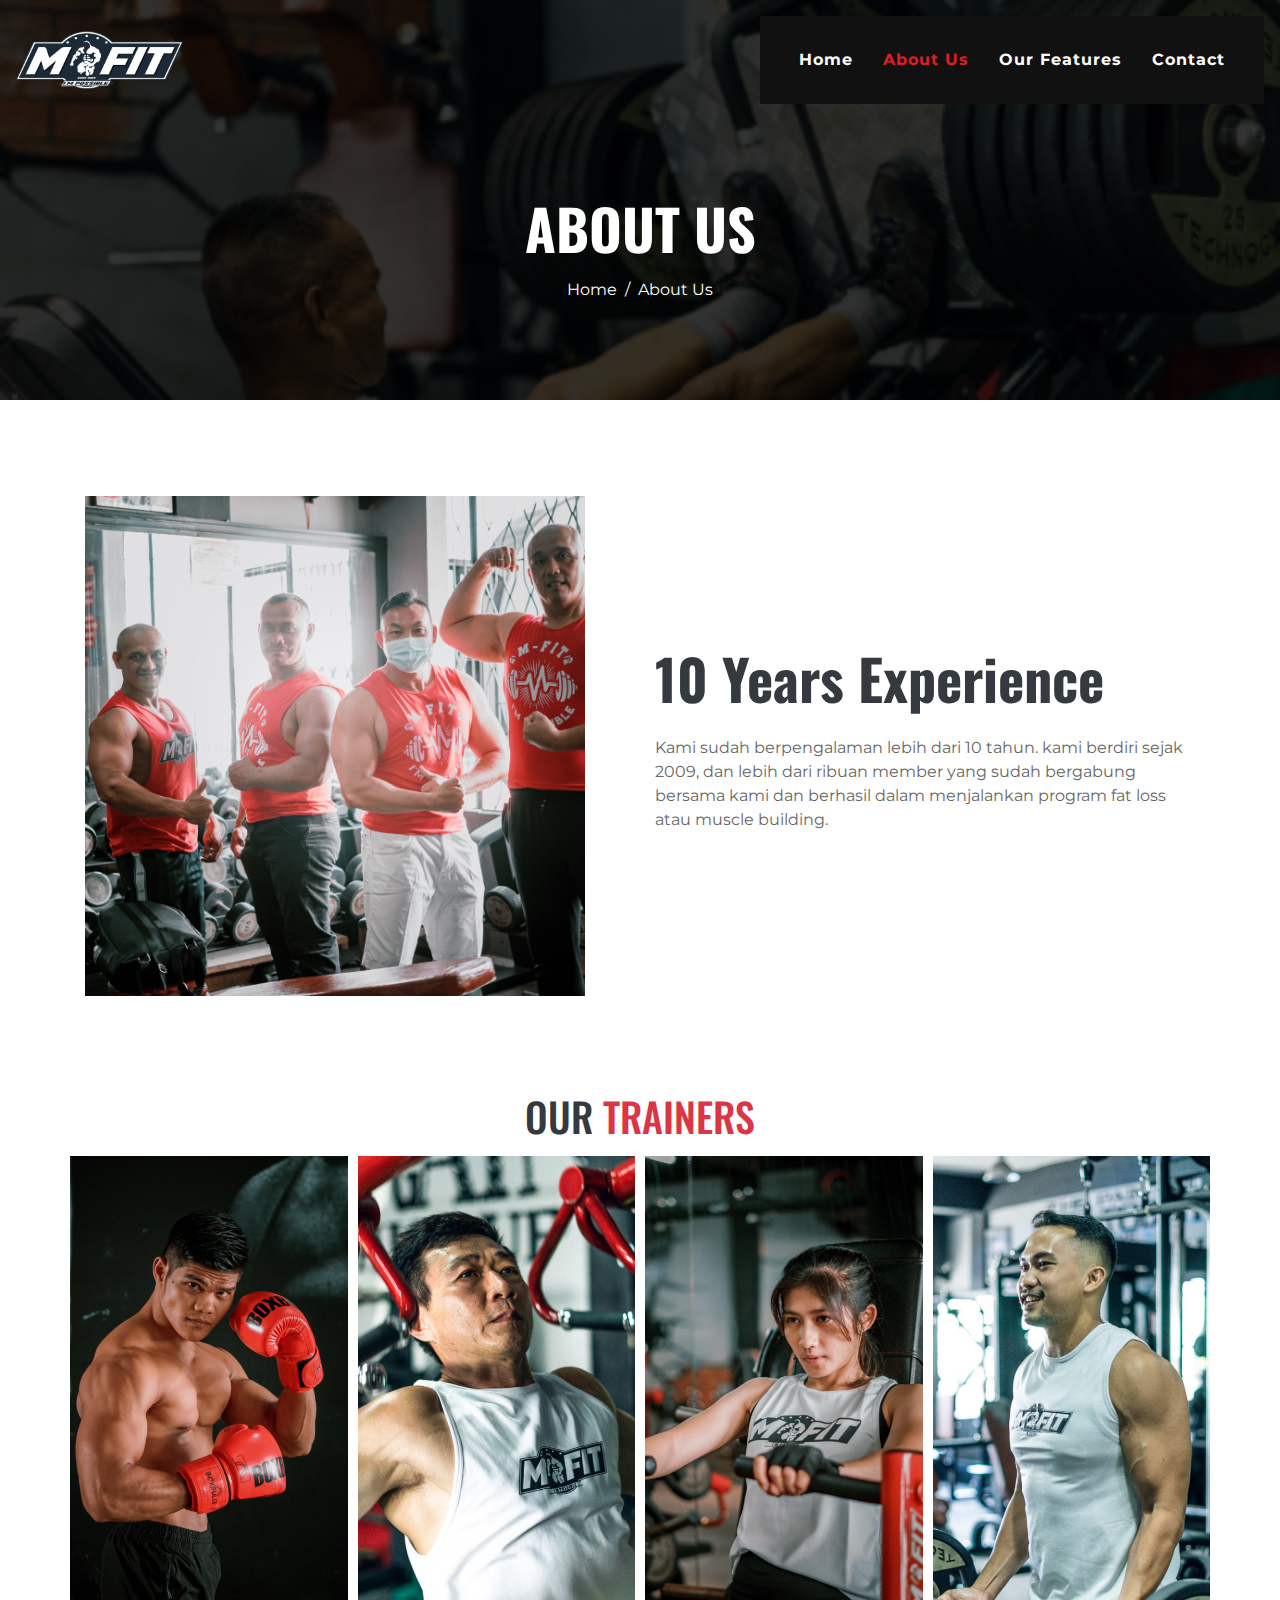
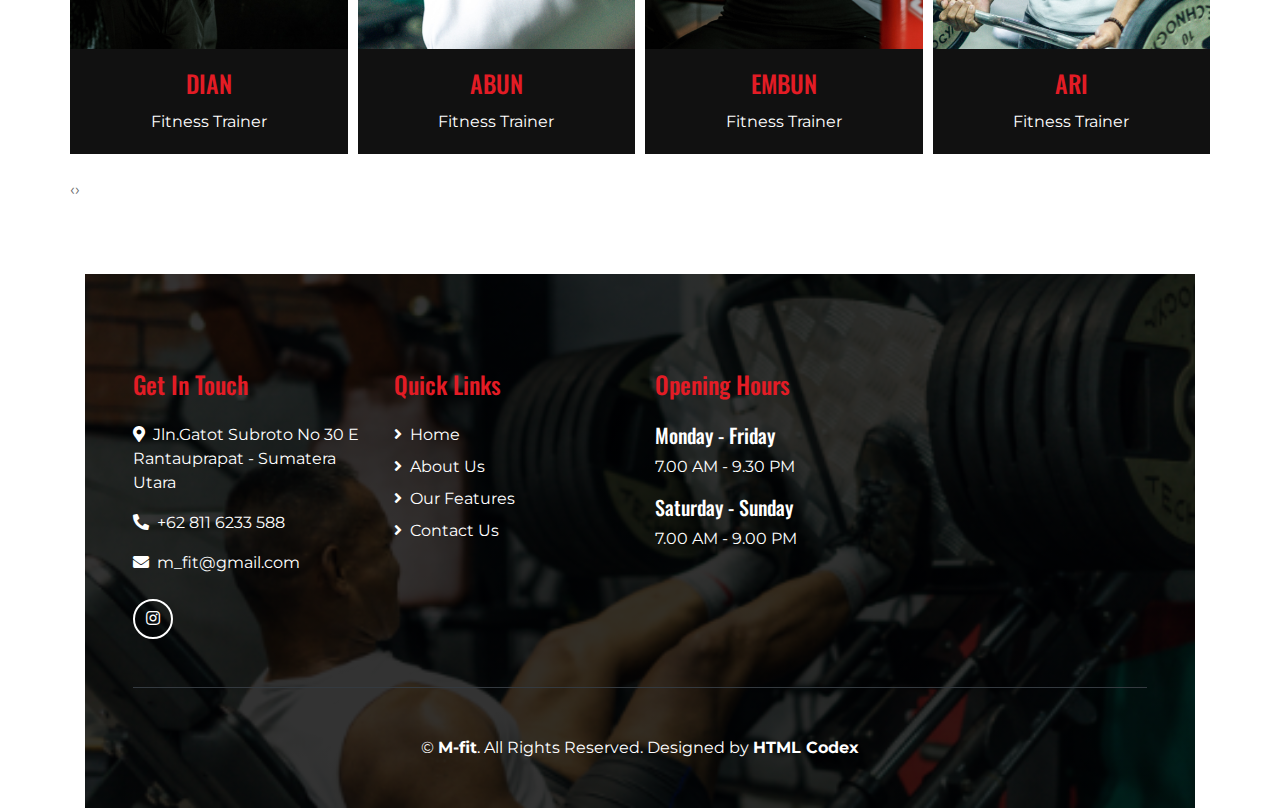
==== commit c85ebc84: "ganti ukuran foto" ====
--- a/about.html
+++ b/about.html
@@ -76,66 +76,6 @@
       </div>
     </div>
     <!-- About End -->
-
-    <!-- GYM Feature Start -->
-    <div class="container feature pt-5">
-      <div class="d-flex flex-column text-center mb-5">
-        <h4 class="text-primary font-weight-bold">MENGAPA HARUS MEMILIH KAMI?</h4>
-        <h4 class="display-4 font-weight-bold">Keuntungan JOIN di gym kami</h4>
-      </div>
-      <div class="row">
-        <div class="col-md-6 mb-5">
-          <div class="row align-items-center">
-            <div class="col-sm-5">
-              <img class="img-fluid mb-3 mb-sm-0" src="img/alat fitness terupdate.jpg" alt="Image" />
-              <i class="flaticon-barbell"></i>
-            </div>
-            <div class="col-sm-7">
-              <h4 class="font-weight-bold">Up-to-date Fitness Equipment</h4>
-              <p>Semua alat fitness kami selalu mengikuti zaman dan selalu diupdate jika ada yang terbaru dan mengikuti standart RTS.</p>
-            </div>
-          </div>
-        </div>
-        <div class="col-md-6 mb-5">
-          <div class="row align-items-center">
-            <div class="col-sm-5">
-              <img class="img-fluid mb-3 mb-sm-0" src="img/trn.jpg" alt="Image" />
-              <i class="flaticon-training"></i>
-            </div>
-            <div class="col-sm-7">
-              <h4 class="font-weight-bold">Experienced Trainers </h4>
-              <p>Semua trainer kami berpengalaman lebih dari 2 tahun dalam mengajar dan membantu client mencapai target body goal mereka. </p>
-            </div>
-          </div>
-        </div>
-        <div class="col-md-6 mb-5">
-          <div class="row align-items-center">
-            <div class="col-sm-5">
-              <img class="img-fluid mb-3 mb-sm-0" src="img/freewifi.jpg" alt="Image" />
-              <i class="flaticon-trends"></i>
-            </div>
-            <div class="col-sm-7">
-              <h4 class="font-weight-bold">Free Apps & WiFi</h4>
-              <p>Free Apps bagi setiap member dan dapat terkoneksi dengan database kami, untuk mempermudah pembayaran dan pengecekan masa aktif membership dan banyak lagi.</p>
-            </div>
-          </div>
-        </div>
-        <div class="col-md-6 mb-5">
-          <div class="row align-items-center">
-            <div class="col-sm-5">
-              <img class="img-fluid mb-3 mb-sm-0" src="img/komunitas.jpg" alt="Image" />
-              <i class="flaticon-support"></i>
-            </div>
-            <div class="col-sm-7">
-              <h4 class="font-weight-bold">Community Support</h4>
-              <p>Kami memiliki komunitas yang solid serta ramah dan siap membantu para member baru yang ingin join bersama kami.  </p>
-            </div>
-          </div>
-        </div>
-      </div>
-    </div>
-    <!-- GYM Feature End -->
-
 
 
     <!-- Team Start -->
